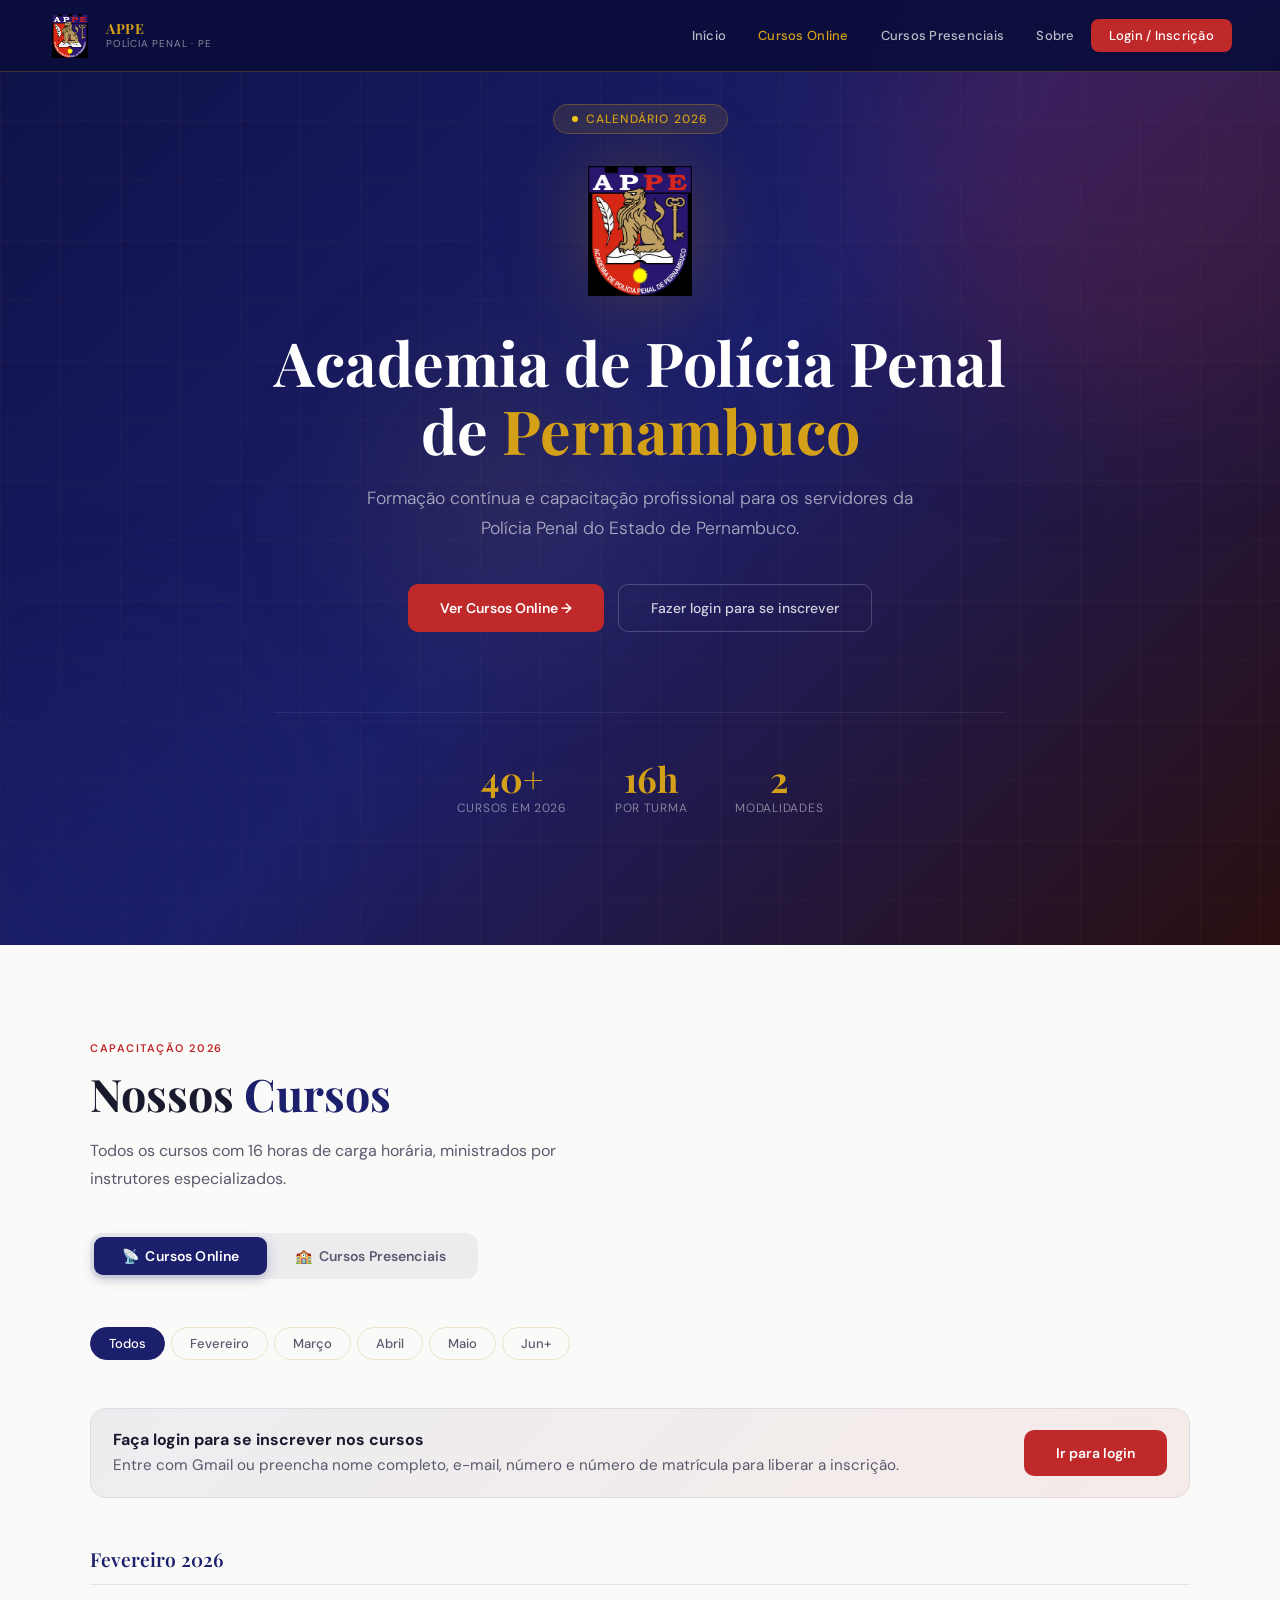
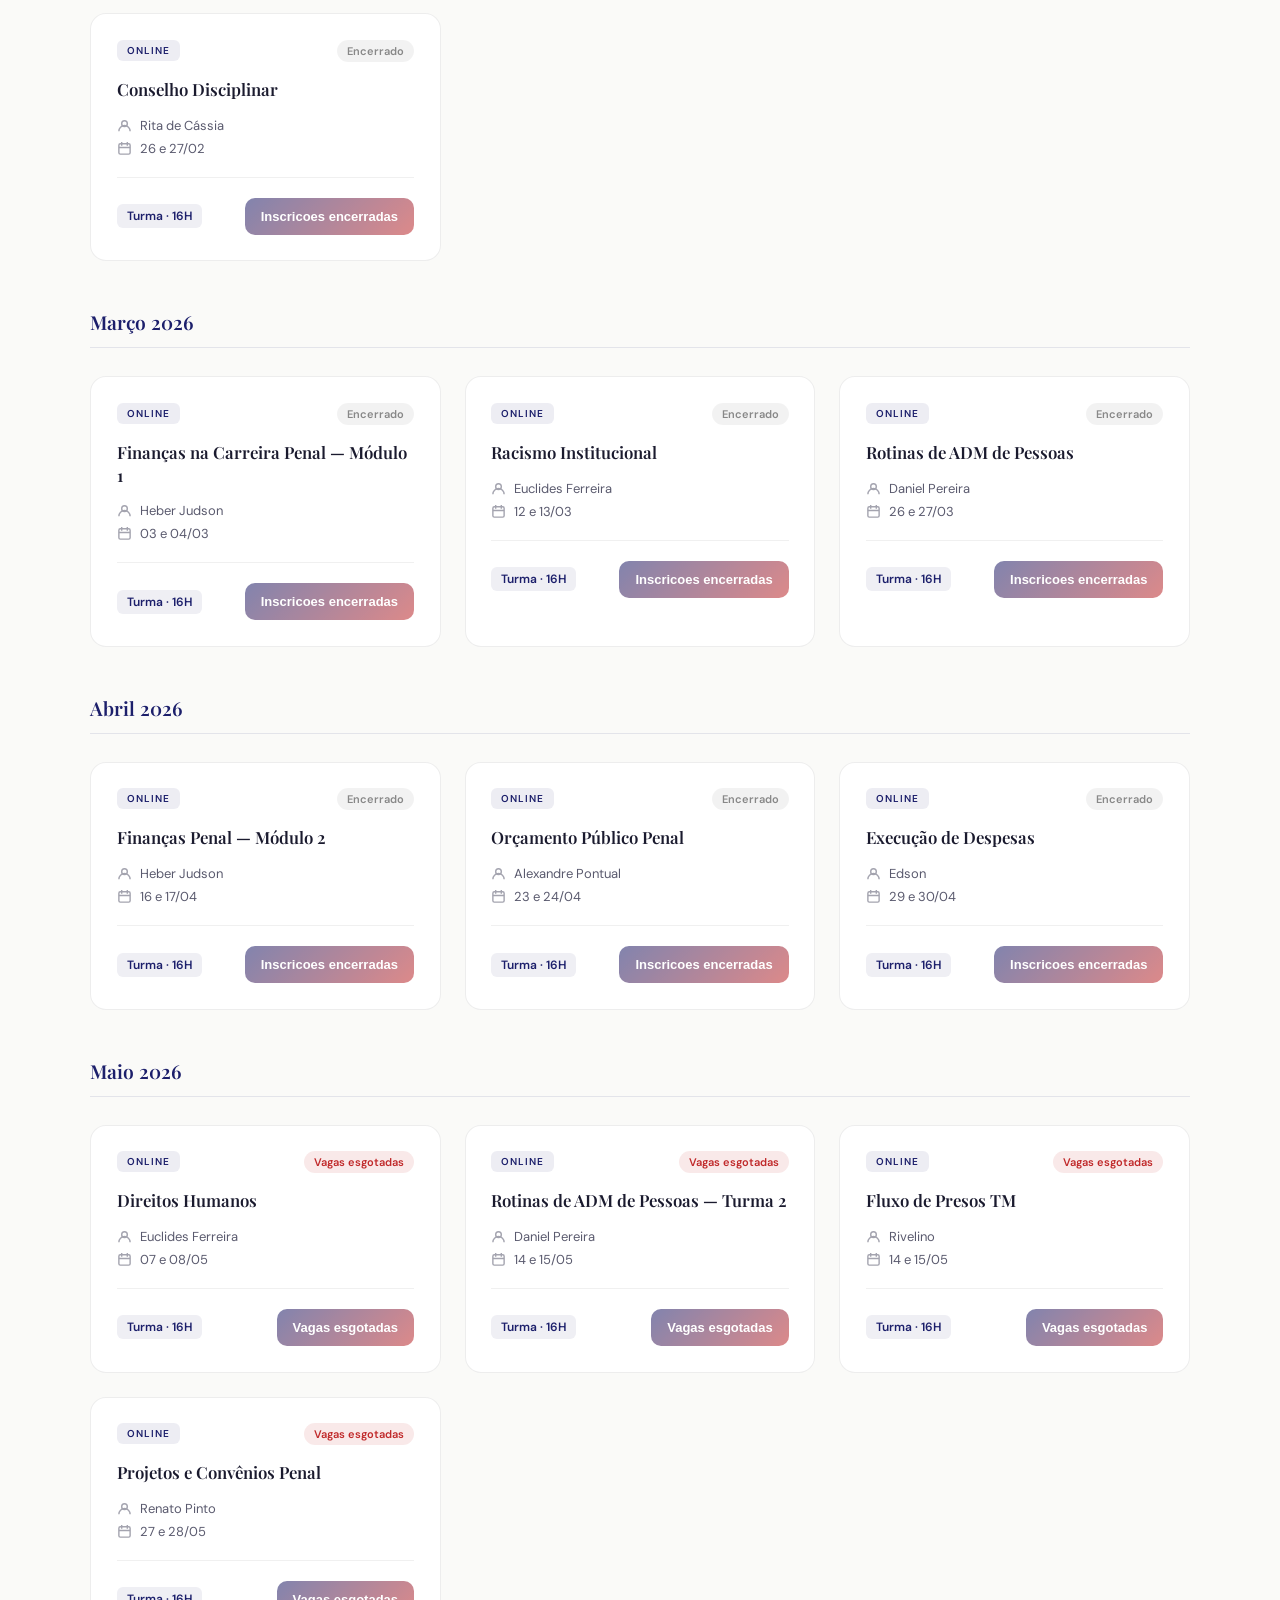
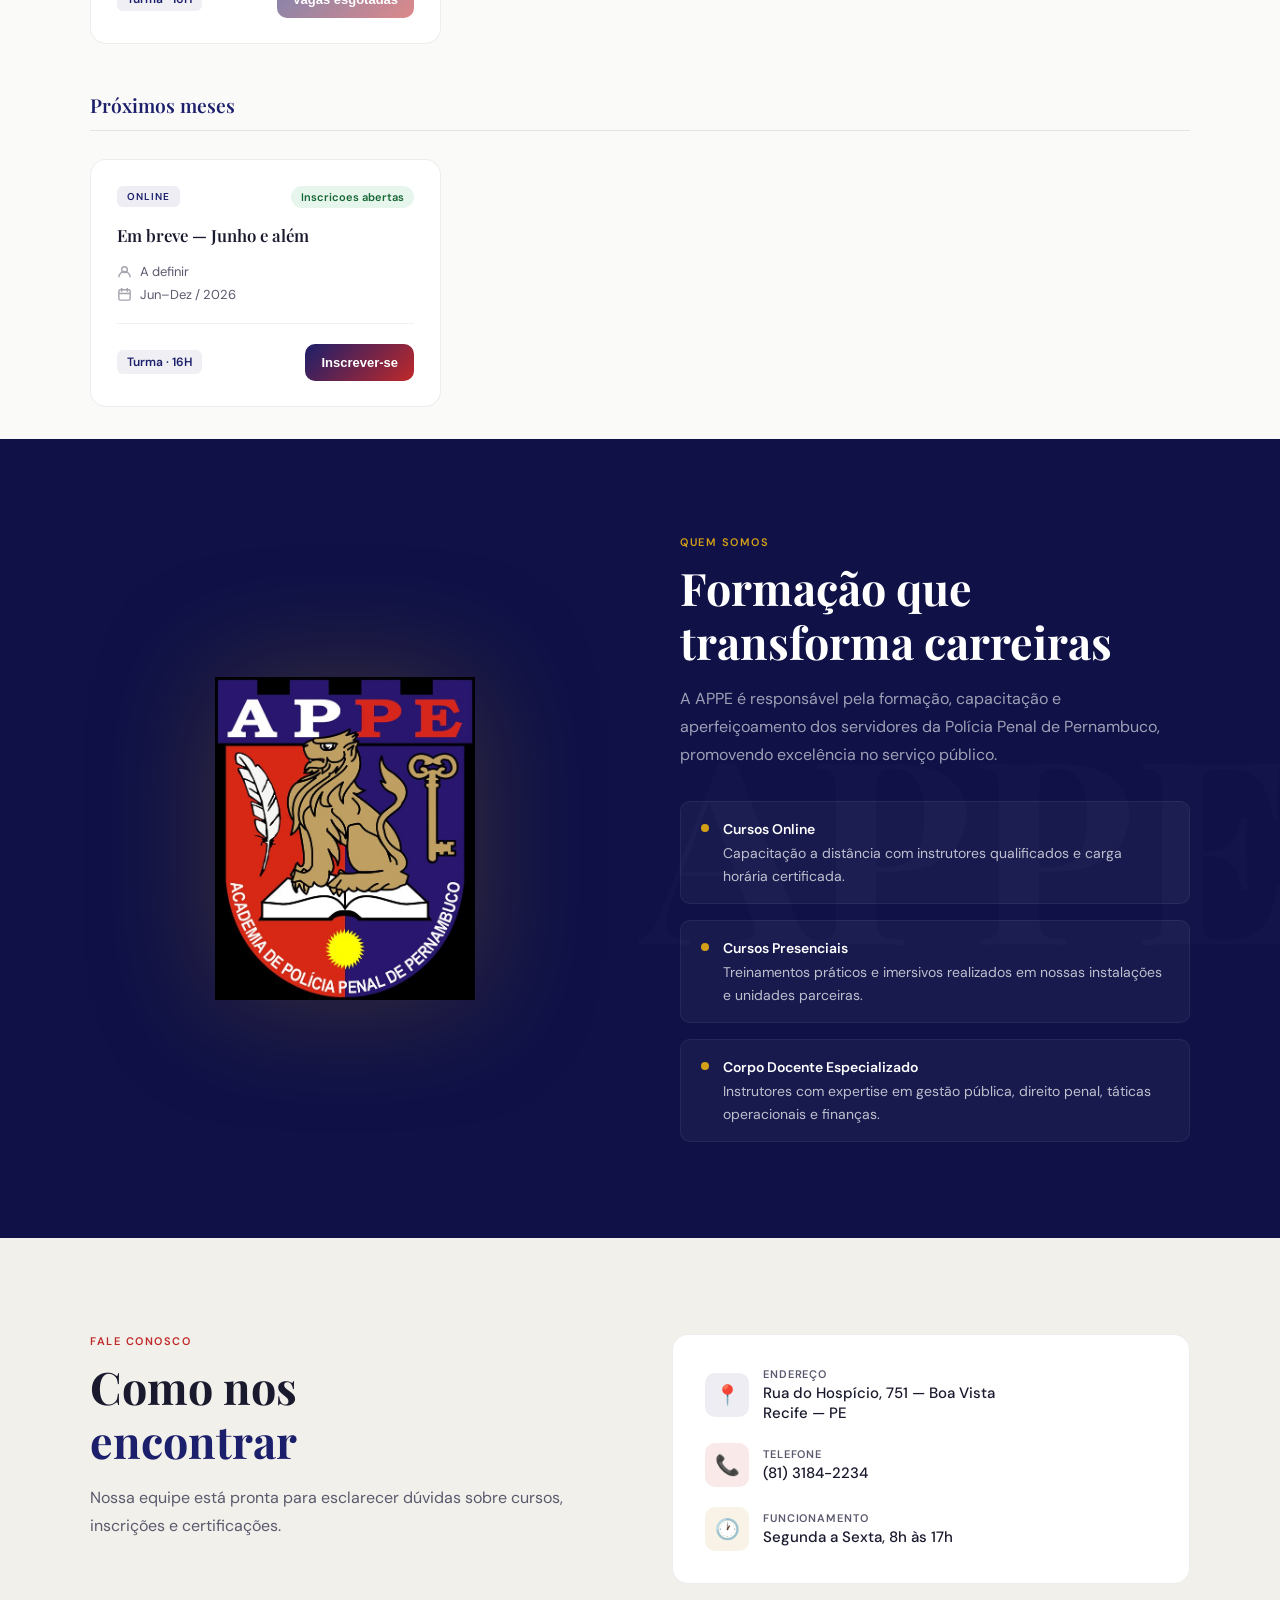
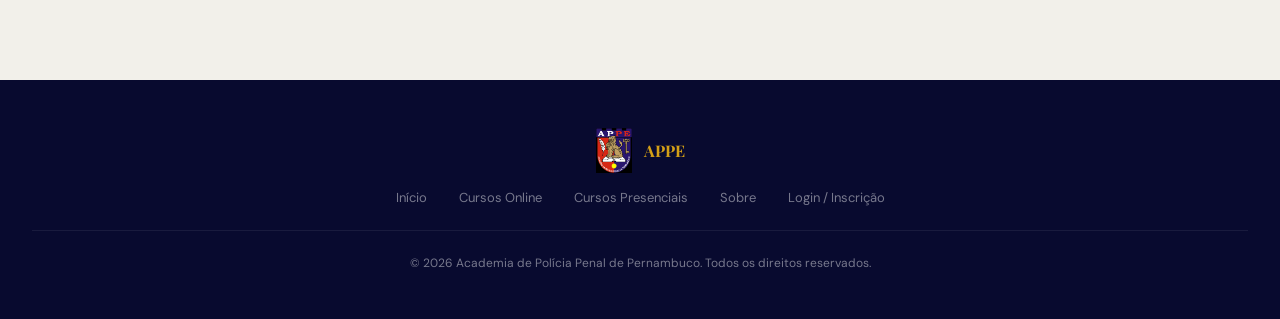
==== index.html @ 03794645 "Finalize APPE production portal" ====
<!DOCTYPE html>
<html lang="pt-BR">
<head>
<meta charset="UTF-8">
<meta name="viewport" content="width=device-width, initial-scale=1.0">
<title>APPE — Academia de Polícia Penal de Pernambuco</title>
<link href="https://fonts.googleapis.com/css2?family=Playfair+Display:wght@400;600;700&family=DM+Sans:wght@300;400;500;600&display=swap" rel="stylesheet">
<style>
  *, *::before, *::after { box-sizing: border-box; margin: 0; padding: 0; }
  :root {
    --red: #C0292A; --red-dark: #8B1A1A; --red-light: #E8504F;
    --navy: #1C1F6B; --navy-dark: #0F1147; --navy-mid: #2C318A;
    --gold: #B8860B; --gold-light: #D4A017; --gold-bright: #F5C518;
    --white: #FAFAF8; --off-white: #F2F0EA;
    --text: #1A1A2E; --text-muted: #5a5a6e;
    --border: rgba(184,134,11,0.2);
  }
  html { scroll-behavior: smooth; }
  body { font-family: 'DM Sans', sans-serif; background: var(--white); color: var(--text); overflow-x: hidden; }

  /* NAV */
  nav {
    position: fixed; top: 0; left: 0; right: 0; z-index: 100;
    display: flex; align-items: center; justify-content: space-between;
    padding: 0 3rem; height: 72px;
    background: rgba(12, 14, 60, 0.97);
    backdrop-filter: blur(16px);
    border-bottom: 1px solid rgba(212,160,23,0.25);
  }
  .nav-logo { display: flex; align-items: center; gap: 14px; text-decoration: none; }
  .nav-logo img { width: 44px; height: 44px; object-fit: contain; }
  .nav-brand { display: flex; flex-direction: column; }
  .nav-brand-main { font-family: 'Playfair Display', serif; font-size: 14px; font-weight: 700; color: var(--gold-light); letter-spacing: 0.04em; line-height: 1.2; }
  .nav-brand-sub { font-size: 10px; font-weight: 400; color: rgba(255,255,255,0.5); letter-spacing: 0.08em; text-transform: uppercase; }
  .nav-links { display: flex; gap: 0; align-items: center; }
  .nav-links a { color: rgba(255,255,255,0.72); text-decoration: none; font-size: 13px; font-weight: 500; padding: 8px 16px; border-radius: 6px; transition: all 0.2s; letter-spacing: 0.02em; }
  .nav-links a:hover { color: #fff; background: rgba(255,255,255,0.08); }
  .nav-links a.active { color: var(--gold-light); }
  .nav-cta { background: var(--red) !important; color: #fff !important; border-radius: 8px !important; padding: 8px 18px !important; }
  .nav-cta:hover { background: var(--red-light) !important; }

  /* HERO */
  .hero {
    min-height: 100vh;
    background: linear-gradient(135deg, var(--navy-dark) 0%, var(--navy) 50%, #2a0f0f 100%);
    display: flex; align-items: center; justify-content: center;
    position: relative; overflow: hidden; padding-top: 72px;
  }
  .hero-bg-grid {
    position: absolute; inset: 0;
    background-image: linear-gradient(rgba(212,160,23,0.04) 1px, transparent 1px), linear-gradient(90deg, rgba(212,160,23,0.04) 1px, transparent 1px);
    background-size: 60px 60px; animation: gridMove 20s linear infinite;
  }
  @keyframes gridMove { to { background-position: 60px 60px; } }
  .hero-orb { position: absolute; border-radius: 50%; filter: blur(80px); animation: orbFloat 8s ease-in-out infinite; }
  .hero-orb-1 { width: 500px; height: 500px; background: rgba(192,41,42,0.18); top: -100px; right: -100px; }
  .hero-orb-2 { width: 350px; height: 350px; background: rgba(28,31,107,0.35); bottom: -80px; left: -80px; animation-delay: -4s; }
  .hero-orb-3 { width: 250px; height: 250px; background: rgba(184,134,11,0.12); top: 40%; left: 30%; animation-delay: -2s; }
  @keyframes orbFloat { 0%,100% { transform: translate(0,0) scale(1); } 50% { transform: translate(20px,-20px) scale(1.05); } }
  .hero-content { position: relative; z-index: 2; text-align: center; max-width: 820px; padding: 2rem; }
  .hero-badge {
    display: inline-flex; align-items: center; gap: 8px;
    background: rgba(212,160,23,0.12); border: 1px solid rgba(212,160,23,0.3);
    border-radius: 100px; padding: 6px 18px; font-size: 12px; font-weight: 500;
    letter-spacing: 0.1em; text-transform: uppercase; color: var(--gold-light);
    margin-bottom: 2rem; animation: fadeUp 0.6s ease both;
  }
  .hero-badge::before { content: ''; width: 6px; height: 6px; border-radius: 50%; background: var(--gold-bright); animation: pulse 2s ease infinite; }
  @keyframes pulse { 0%,100% { opacity:1; transform:scale(1); } 50% { opacity:0.5; transform:scale(0.7); } }
  .hero-logo {
    width: 130px; height: 130px; object-fit: contain; margin: 0 auto 2rem; display: block;
    filter: drop-shadow(0 0 40px rgba(184,134,11,0.3));
    animation: fadeUp 0.7s 0.1s ease both, logoFloat 6s 1s ease-in-out infinite;
  }
  @keyframes logoFloat { 0%,100%{transform:translateY(0)} 50%{transform:translateY(-8px)} }
  .hero h1 { font-family: 'Playfair Display', serif; font-size: clamp(2.2rem,5vw,3.8rem); font-weight: 700; color: #fff; line-height: 1.12; margin-bottom: 1.25rem; animation: fadeUp 0.7s 0.2s ease both; }
  .hero h1 span { color: var(--gold-light); }
  .hero-sub { font-size: 1.1rem; font-weight: 300; color: rgba(255,255,255,0.62); line-height: 1.7; max-width: 580px; margin: 0 auto 2.5rem; animation: fadeUp 0.7s 0.3s ease both; }
  .hero-actions { display: flex; gap: 14px; justify-content: center; flex-wrap: wrap; animation: fadeUp 0.7s 0.4s ease both; }
  .btn-primary { background: var(--red); color: #fff; font-weight: 600; font-size: 14px; padding: 14px 32px; border-radius: 10px; border: none; cursor: pointer; text-decoration: none; transition: all 0.25s; display: inline-flex; align-items: center; gap: 8px; }
  .btn-primary:hover { background: var(--red-light); transform: translateY(-2px); box-shadow: 0 12px 32px rgba(192,41,42,0.35); }
  .btn-secondary { background: transparent; color: rgba(255,255,255,0.8); font-weight: 500; font-size: 14px; padding: 14px 32px; border-radius: 10px; border: 1px solid rgba(255,255,255,0.2); cursor: pointer; text-decoration: none; transition: all 0.25s; }
  .btn-secondary:hover { border-color: var(--gold-light); color: var(--gold-light); transform: translateY(-2px); }
  .hero-stats { display: flex; gap: 3rem; justify-content: center; margin-top: 5rem; padding-top: 3rem; border-top: 1px solid rgba(255,255,255,0.08); animation: fadeUp 0.7s 0.5s ease both; }
  .stat { text-align: center; }
  .stat-num { font-family: 'Playfair Display', serif; font-size: 2.2rem; font-weight: 700; color: var(--gold-light); display: block; line-height: 1; }
  .stat-label { font-size: 12px; color: rgba(255,255,255,0.45); letter-spacing: 0.06em; text-transform: uppercase; margin-top: 4px; }
  @keyframes fadeUp { from { opacity:0; transform: translateY(24px); } to { opacity:1; transform: translateY(0); } }

  /* SECTION SHARED */
  section { padding: 6rem 2rem; }
  .container { max-width: 1100px; margin: 0 auto; }
  .section-label { font-size: 11px; font-weight: 600; letter-spacing: 0.14em; text-transform: uppercase; color: var(--red); margin-bottom: 0.75rem; display: block; }
  .section-title { font-family: 'Playfair Display', serif; font-size: clamp(1.8rem,3.5vw,2.8rem); font-weight: 700; color: var(--text); line-height: 1.2; margin-bottom: 1rem; }
  .section-title span { color: var(--navy); }
  .section-desc { font-size: 1rem; color: var(--text-muted); max-width: 520px; line-height: 1.75; }

  /* PAGE TABS (Online / Presencial switcher) */
  .page-tabs {
    display: flex; gap: 0; background: rgba(28,31,107,0.06);
    border-radius: 12px; padding: 4px; width: fit-content; margin-bottom: 3rem;
  }
  .page-tab {
    padding: 10px 28px; border-radius: 9px; border: none; cursor: pointer;
    font-size: 14px; font-weight: 600; font-family: 'DM Sans', sans-serif;
    color: var(--text-muted); background: transparent; transition: all 0.25s;
    letter-spacing: 0.01em;
  }
  .page-tab.active { background: var(--navy); color: #fff; box-shadow: 0 4px 12px rgba(28,31,107,0.25); }

  /* MONTH TABS */
  .month-tabs { display: flex; gap: 6px; flex-wrap: wrap; margin-bottom: 3rem; }
  .month-tab { padding: 7px 18px; border-radius: 100px; border: 1px solid var(--border); background: transparent; cursor: pointer; font-size: 13px; font-weight: 500; color: var(--text-muted); transition: all 0.2s; font-family: 'DM Sans', sans-serif; }
  .month-tab:hover { border-color: var(--navy); color: var(--navy); }
  .month-tab.active { background: var(--navy); color: #fff; border-color: var(--navy); }

  /* COURSES GRID */
  .courses-grid { display: grid; grid-template-columns: repeat(auto-fill, minmax(300px, 1fr)); gap: 1.5rem; }
  .course-card {
    background: #fff; border: 1px solid rgba(0,0,0,0.07); border-radius: 16px; padding: 1.6rem;
    transition: all 0.3s cubic-bezier(0.2,0,0,1); cursor: pointer; position: relative; overflow: hidden;
  }
  .course-card::before { content: ''; position: absolute; top: 0; left: 0; right: 0; height: 3px; transform: scaleX(0); transform-origin: left; transition: transform 0.3s ease; }
  .course-card.online-card::before { background: linear-gradient(90deg, var(--navy), var(--red)); }
  .course-card.presencial-card::before { background: linear-gradient(90deg, var(--red), var(--gold)); }
  .course-card:hover { transform: translateY(-4px); box-shadow: 0 20px 48px rgba(0,0,0,0.08); border-color: rgba(28,31,107,0.15); }
  .course-card:hover::before { transform: scaleX(1); }
  .course-card-header { display: flex; justify-content: space-between; align-items: flex-start; margin-bottom: 1rem; }
  .course-tag { font-size: 10px; font-weight: 600; letter-spacing: 0.1em; text-transform: uppercase; padding: 4px 10px; border-radius: 6px; }
  .tag-online { background: rgba(28,31,107,0.08); color: var(--navy); }
  .tag-presencial { background: rgba(192,41,42,0.08); color: var(--red); }
  .status-badge { font-size: 11px; font-weight: 600; padding: 4px 10px; border-radius: 100px; white-space: nowrap; }
  .status-encerrado { background: rgba(0,0,0,0.05); color: #888; }
  .status-esgotado { background: rgba(192,41,42,0.1); color: var(--red); }
  .status-aberto { background: rgba(22,163,74,0.1); color: #166534; }
  .course-title { font-family: 'Playfair Display', serif; font-size: 1.05rem; font-weight: 600; color: var(--text); line-height: 1.35; margin-bottom: 1rem; }
  .course-meta { display: flex; flex-direction: column; gap: 6px; }
  .meta-row { display: flex; align-items: center; gap: 8px; font-size: 13px; color: var(--text-muted); }
  .meta-icon { width: 15px; flex-shrink: 0; opacity: 0.55; }
  .course-footer { margin-top: 1.25rem; padding-top: 1.25rem; border-top: 1px solid rgba(0,0,0,0.06); display: flex; justify-content: space-between; align-items: center; gap: 8px; flex-wrap: wrap; }
  .course-hours { font-size: 12px; font-weight: 600; color: var(--navy); background: rgba(28,31,107,0.07); padding: 4px 10px; border-radius: 6px; white-space: nowrap; }
  .course-local { font-size: 11px; font-weight: 600; color: var(--red); background: rgba(192,41,42,0.07); padding: 4px 10px; border-radius: 6px; white-space: nowrap; }
  .course-actions { display: flex; width: 100%; gap: 10px; align-items: center; justify-content: space-between; flex-wrap: wrap; }
  .course-enroll {
    border: none; border-radius: 10px; padding: 11px 16px; cursor: pointer;
    background: linear-gradient(135deg, var(--navy), var(--red)); color: #fff;
    font-size: 13px; font-weight: 600; transition: transform 0.2s ease, box-shadow 0.2s ease, opacity 0.2s ease;
  }
  .course-enroll:hover { transform: translateY(-1px); box-shadow: 0 10px 22px rgba(28,31,107,0.18); }
  .course-enroll:disabled { opacity: 0.55; cursor: not-allowed; box-shadow: none; transform: none; }
  .auth-banner {
    display: flex; justify-content: space-between; align-items: center; gap: 1rem; flex-wrap: wrap;
    padding: 1.25rem 1.4rem; margin-bottom: 1.5rem; border-radius: 16px;
    background: linear-gradient(135deg, rgba(28,31,107,0.06), rgba(192,41,42,0.07));
    border: 1px solid rgba(28,31,107,0.08);
  }
  .auth-banner strong { display: block; font-size: 1rem; color: var(--text); margin-bottom: 0.2rem; }
  .auth-banner p { color: var(--text-muted); font-size: 0.95rem; line-height: 1.6; }
  .auth-banner-actions { display: flex; gap: 10px; flex-wrap: wrap; }
  .btn-tertiary {
    background: transparent; color: var(--navy); font-weight: 600; font-size: 14px;
    padding: 12px 18px; border-radius: 10px; border: 1px solid rgba(28,31,107,0.16);
    cursor: pointer; text-decoration: none; transition: all 0.25s;
  }
  .btn-tertiary:hover { background: rgba(28,31,107,0.06); }
  .subscription-feedback {
    display: none; margin-bottom: 1.5rem; padding: 1rem 1.2rem; border-radius: 14px;
    background: rgba(22,163,74,0.09); border: 1px solid rgba(22,163,74,0.18); color: #166534;
    font-size: 0.95rem; line-height: 1.55;
  }
  .subscription-feedback.show { display: block; }

  /* MONTH GROUP LABEL */
  .month-group-label {
    grid-column: 1 / -1; margin-top: 1.5rem; margin-bottom: 0.25rem;
    padding-bottom: 0.75rem; border-bottom: 1px solid rgba(28,31,107,0.1);
    font-family: 'Playfair Display', serif; font-size: 1.2rem; font-weight: 600; color: var(--navy);
  }

  /* COURSES SECTION BG ALTERNATION */
  .courses-section { background: var(--white); }
  .presenciais-section { background: var(--off-white); }

  /* ABOUT */
  .about-section { background: var(--navy-dark); color: #fff; position: relative; overflow: hidden; }
  .about-section::before { content: 'APPE'; position: absolute; right: -1rem; top: 50%; transform: translateY(-50%); font-family: 'Playfair Display', serif; font-size: 20vw; font-weight: 700; color: rgba(255,255,255,0.02); line-height: 1; pointer-events: none; user-select: none; }
  .about-grid { display: grid; grid-template-columns: 1fr 1fr; gap: 5rem; align-items: center; }
  .about-shield { width: 260px; margin: 0 auto; display: block; filter: drop-shadow(0 0 60px rgba(184,134,11,0.25)); animation: shieldFloat 7s ease-in-out infinite; }
  @keyframes shieldFloat { 0%,100%{transform:translateY(0) rotate(-1deg)} 50%{transform:translateY(-12px) rotate(1deg)} }
  .about-content .section-label { color: var(--gold-light); }
  .about-content .section-title { color: #fff; }
  .about-content .section-desc { color: rgba(255,255,255,0.6); max-width: 100%; }
  .about-features { margin-top: 2rem; display: flex; flex-direction: column; gap: 1rem; }
  .about-feature { display: flex; align-items: flex-start; gap: 14px; padding: 1rem 1.25rem; border-radius: 10px; background: rgba(255,255,255,0.04); border: 1px solid rgba(255,255,255,0.06); }
  .feature-dot { width: 8px; height: 8px; border-radius: 50%; background: var(--gold-light); flex-shrink: 0; margin-top: 6px; }
  .feature-text { font-size: 14px; color: rgba(255,255,255,0.72); line-height: 1.6; }
  .feature-text strong { color: #fff; font-weight: 600; display: block; margin-bottom: 2px; }

  /* CONTACT */
  .contact-section { background: var(--off-white); }
  .contact-grid { display: grid; grid-template-columns: 1fr 1fr; gap: 4rem; align-items: start; }
  .contact-card { background: #fff; border-radius: 16px; padding: 2rem; border: 1px solid rgba(0,0,0,0.07); display: flex; flex-direction: column; gap: 1.25rem; }
  .contact-item { display: flex; align-items: center; gap: 14px; }
  .contact-icon { width: 44px; height: 44px; border-radius: 10px; display: flex; align-items: center; justify-content: center; flex-shrink: 0; font-size: 20px; }
  .contact-icon.red { background: rgba(192,41,42,0.1); }
  .contact-icon.navy { background: rgba(28,31,107,0.08); }
  .contact-icon.gold { background: rgba(184,134,11,0.1); }
  .contact-label { font-size: 11px; text-transform: uppercase; letter-spacing: 0.08em; color: var(--text-muted); font-weight: 600; }
  .contact-value { font-size: 15px; font-weight: 500; color: var(--text); margin-top: 2px; }

  /* FOOTER */
  footer { background: #080A2F; color: rgba(255,255,255,0.45); padding: 3rem 2rem; text-align: center; }
  .footer-logo { display: flex; align-items: center; justify-content: center; gap: 12px; margin-bottom: 1rem; }
  .footer-logo img { width: 36px; }
  .footer-logo span { font-family: 'Playfair Display', serif; font-size: 16px; color: var(--gold-light); font-weight: 700; }
  .footer-links { display: flex; gap: 2rem; justify-content: center; margin-bottom: 1.5rem; flex-wrap: wrap; }
  .footer-links a { color: rgba(255,255,255,0.45); text-decoration: none; font-size: 13px; transition: color 0.2s; }
  .footer-links a:hover { color: var(--gold-light); }
  .footer-divider { border: none; border-top: 1px solid rgba(255,255,255,0.07); margin: 1.5rem 0; }
  .footer-copy { font-size: 12px; }

  /* REVEAL */
  .reveal { opacity: 0; transform: translateY(30px); transition: all 0.7s cubic-bezier(0.2,0,0,1); }
  .reveal.visible { opacity: 1; transform: translateY(0); }

  /* SECTION DIVIDER */
  .section-divider {
    height: 1px; background: linear-gradient(90deg, transparent, rgba(28,31,107,0.15), transparent);
    margin: 0 2rem;
  }

  @media (max-width: 768px) {
    nav { padding: 0 1.25rem; }
    .nav-links { display: none; }
    .about-grid, .contact-grid { grid-template-columns: 1fr; gap: 2.5rem; }
    .hero-stats { gap: 1.5rem; }
    section { padding: 4rem 1.25rem; }
    .page-tabs { width: 100%; }
    .page-tab { flex: 1; text-align: center; }
  }
</style>
</head>
<body>

<!-- NAV -->
<nav>
  <a href="#inicio" class="nav-logo">
    <img src="[data-uri]" alt="Logo APPE">
    <div class="nav-brand">
      <span class="nav-brand-main">APPE</span>
      <span class="nav-brand-sub">Polícia Penal · PE</span>
    </div>
  </a>
  <div class="nav-links">
    <a href="#inicio">Início</a>
    <a href="#cursos" class="active">Cursos Online</a>
    <a href="#presenciais">Cursos Presenciais</a>
    <a href="#sobre">Sobre</a>
    <a href="login.html" class="nav-cta">Login / Inscrição</a>
  </div>
</nav>

<!-- HERO -->
<section class="hero" id="inicio">
  <div class="hero-bg-grid"></div>
  <div class="hero-orb hero-orb-1"></div>
  <div class="hero-orb hero-orb-2"></div>
  <div class="hero-orb hero-orb-3"></div>
  <div class="hero-content">
    <div class="hero-badge">Calendário 2026</div>
    <img src="[data-uri]" alt="Brasão APPE" class="hero-logo">
    <h1>Academia de Polícia Penal<br>de <span>Pernambuco</span></h1>
    <p class="hero-sub">Formação contínua e capacitação profissional para os servidores da Polícia Penal do Estado de Pernambuco.</p>
    <div class="hero-actions">
      <a href="#cursos" class="btn-primary">Ver Cursos Online →</a>
      <a href="login.html" class="btn-secondary">Fazer login para se inscrever</a>
    </div>
    <div class="hero-stats">
      <div class="stat"><span class="stat-num">40+</span><span class="stat-label">Cursos em 2026</span></div>
      <div class="stat"><span class="stat-num">16h</span><span class="stat-label">Por turma</span></div>
      <div class="stat"><span class="stat-num">2</span><span class="stat-label">Modalidades</span></div>
    </div>
  </div>
</section>

<!-- CURSOS (Online + Presencial com tabs) -->
<section class="courses-section" id="cursos" style="padding-bottom: 2rem;">
  <div class="container">
    <div class="courses-header reveal" style="margin-bottom:2.5rem;">
      <div>
        <span class="section-label">Capacitação 2026</span>
        <h2 class="section-title">Nossos <span>Cursos</span></h2>
        <p class="section-desc">Todos os cursos com 16 horas de carga horária, ministrados por instrutores especializados.</p>
      </div>
    </div>

    <!-- Page tabs -->
    <div class="page-tabs reveal" id="page-tabs">
      <button class="page-tab active" onclick="switchPage('online', this)">📡 &nbsp;Cursos Online</button>
      <button class="page-tab" onclick="switchPage('presencial', this)">🏫 &nbsp;Cursos Presenciais</button>
    </div>

    <!-- Month tabs -->
    <div class="month-tabs reveal" id="month-tabs-online">
      <button class="month-tab active" onclick="filterMonth('online','todos',this)">Todos</button>
      <button class="month-tab" onclick="filterMonth('online','fevereiro',this)">Fevereiro</button>
      <button class="month-tab" onclick="filterMonth('online','marco',this)">Março</button>
      <button class="month-tab" onclick="filterMonth('online','abril',this)">Abril</button>
      <button class="month-tab" onclick="filterMonth('online','maio',this)">Maio</button>
      <button class="month-tab" onclick="filterMonth('online','junho',this)">Jun+</button>
    </div>
    <div class="month-tabs reveal" id="month-tabs-presencial" style="display:none;">
      <button class="month-tab active" onclick="filterMonth('presencial','todos',this)">Todos</button>
      <button class="month-tab" onclick="filterMonth('presencial','janeiro',this)">Janeiro</button>
      <button class="month-tab" onclick="filterMonth('presencial','fevereiro',this)">Fevereiro</button>
      <button class="month-tab" onclick="filterMonth('presencial','marco',this)">Março</button>
      <button class="month-tab" onclick="filterMonth('presencial','abril',this)">Abril</button>
      <button class="month-tab" onclick="filterMonth('presencial','maio',this)">Maio</button>
      <button class="month-tab" onclick="filterMonth('presencial','junho',this)">Jun+</button>
    </div>

    <div class="auth-banner reveal" id="auth-banner">
      <div>
        <strong id="auth-banner-title">Faça login para se inscrever nos cursos</strong>
        <p id="auth-banner-text">Entre com Gmail ou preencha nome completo, e-mail, número e número de matrícula para liberar a inscrição.</p>
      </div>
      <div class="auth-banner-actions" id="auth-banner-actions">
        <a href="login.html" class="btn-primary">Ir para login</a>
      </div>
    </div>

    <div class="subscription-feedback" id="subscription-feedback"></div>
    <div class="courses-grid" id="courses-grid"></div>
  </div>
</section>

<!-- SOBRE -->
<section class="about-section" id="sobre">
  <div class="container">
    <div class="about-grid">
      <div class="about-img-wrap reveal">
        <img src="[data-uri]" alt="Brasão APPE" class="about-shield">
      </div>
      <div class="about-content reveal">
        <span class="section-label">Quem somos</span>
        <h2 class="section-title">Formação que<br>transforma carreiras</h2>
        <p class="section-desc">A APPE é responsável pela formação, capacitação e aperfeiçoamento dos servidores da Polícia Penal de Pernambuco, promovendo excelência no serviço público.</p>
        <div class="about-features">
          <div class="about-feature"><div class="feature-dot"></div><div class="feature-text"><strong>Cursos Online</strong>Capacitação a distância com instrutores qualificados e carga horária certificada.</div></div>
          <div class="about-feature"><div class="feature-dot"></div><div class="feature-text"><strong>Cursos Presenciais</strong>Treinamentos práticos e imersivos realizados em nossas instalações e unidades parceiras.</div></div>
          <div class="about-feature"><div class="feature-dot"></div><div class="feature-text"><strong>Corpo Docente Especializado</strong>Instrutores com expertise em gestão pública, direito penal, táticas operacionais e finanças.</div></div>
        </div>
      </div>
    </div>
  </div>
</section>

<!-- CONTATO -->
<section class="contact-section" id="contato">
  <div class="container">
    <div class="contact-grid">
      <div class="reveal">
        <span class="section-label">Fale conosco</span>
        <h2 class="section-title">Como nos<br><span>encontrar</span></h2>
        <p class="section-desc">Nossa equipe está pronta para esclarecer dúvidas sobre cursos, inscrições e certificações.</p>
      </div>
      <div class="contact-card reveal">
        <div class="contact-item"><div class="contact-icon navy">📍</div><div><div class="contact-label">Endereço</div><div class="contact-value">Rua do Hospício, 751 — Boa Vista<br>Recife — PE</div></div></div>
        <div class="contact-item"><div class="contact-icon red">📞</div><div><div class="contact-label">Telefone</div><div class="contact-value">(81) 3184-2234</div></div></div>
        <div class="contact-item"><div class="contact-icon gold">🕐</div><div><div class="contact-label">Funcionamento</div><div class="contact-value">Segunda a Sexta, 8h às 17h</div></div></div>
      </div>
    </div>
  </div>
</section>

<!-- FOOTER -->
<footer>
  <div class="footer-logo">
    <img src="[data-uri]" alt="APPE">
    <span>APPE</span>
  </div>
  <div class="footer-links">
    <a href="#inicio">Início</a>
    <a href="#cursos">Cursos Online</a>
    <a href="#cursos" onclick="switchPage('presencial',document.querySelectorAll('.page-tab')[1])">Cursos Presenciais</a>
    <a href="#sobre">Sobre</a>
    <a href="login.html">Login / Inscrição</a>
  </div>
  <hr class="footer-divider">
  <p class="footer-copy">© 2026 Academia de Polícia Penal de Pernambuco. Todos os direitos reservados.</p>
</footer>

<script src="appe.config.js"></script>
<script>
const ONLINE = [
  {month:'fevereiro',label:'Fevereiro 2026',title:'Conselho Disciplinar',instrutor:'Rita de Cássia',data:'26 e 27/02',status:'encerrado',horas:'16H',local:null},
  {month:'marco',label:'Março 2026',title:'Finanças na Carreira Penal — Módulo 1',instrutor:'Heber Judson',data:'03 e 04/03',status:'encerrado',horas:'16H',local:null},
  {month:'marco',label:'Março 2026',title:'Racismo Institucional',instrutor:'Euclides Ferreira',data:'12 e 13/03',status:'encerrado',horas:'16H',local:null},
  {month:'marco',label:'Março 2026',title:'Rotinas de ADM de Pessoas',instrutor:'Daniel Pereira',data:'26 e 27/03',status:'encerrado',horas:'16H',local:null},
  {month:'abril',label:'Abril 2026',title:'Finanças Penal — Módulo 2',instrutor:'Heber Judson',data:'16 e 17/04',status:'encerrado',horas:'16H',local:null},
  {month:'abril',label:'Abril 2026',title:'Orçamento Público Penal',instrutor:'Alexandre Pontual',data:'23 e 24/04',status:'encerrado',horas:'16H',local:null},
  {month:'abril',label:'Abril 2026',title:'Execução de Despesas',instrutor:'Edson',data:'29 e 30/04',status:'encerrado',horas:'16H',local:null},
  {month:'maio',label:'Maio 2026',title:'Direitos Humanos',instrutor:'Euclides Ferreira',data:'07 e 08/05',status:'esgotado',horas:'16H',local:null},
  {month:'maio',label:'Maio 2026',title:'Rotinas de ADM de Pessoas — Turma 2',instrutor:'Daniel Pereira',data:'14 e 15/05',status:'esgotado',horas:'16H',local:null},
  {month:'maio',label:'Maio 2026',title:'Fluxo de Presos TM',instrutor:'Rivelino',data:'14 e 15/05',status:'esgotado',horas:'16H',local:null},
  {month:'maio',label:'Maio 2026',title:'Projetos e Convênios Penal',instrutor:'Renato Pinto',data:'27 e 28/05',status:'esgotado',horas:'16H',local:null},
  {month:'junho',label:'Próximos meses',title:'Em breve — Junho e além',instrutor:'A definir',data:'Jun–Dez / 2026',status:'aberto',horas:'16H',local:null},
];

const PRESENCIAL = [
  {month:'janeiro',label:'Janeiro 2026',title:'Alinhamento Técnico Profissional',instrutor:'APPE',data:'26 e 30/01',status:'encerrado',horas:'16H',local:'APPE/SEAP'},
  {month:'fevereiro',label:'Fevereiro 2026',title:'Alinhamento Técnico Profissional',instrutor:'APPE',data:'02 e 06/02',status:'encerrado',horas:'16H',local:'APPE/SEAP'},
  {month:'fevereiro',label:'Fevereiro 2026',title:'Monitoramento Eletrônico de Pessoas — T1',instrutor:'Alony',data:'24 e 25/02',status:'encerrado',horas:'16H',local:'APPE/SEAP'},
  {month:'fevereiro',label:'Fevereiro 2026',title:'Combate em Ambiente Confinado (CQB) — T1',instrutor:'Saulo José',data:'24 e 25/02',status:'encerrado',horas:'16H',local:'Itaquitinga'},
  {month:'fevereiro',label:'Fevereiro 2026',title:'Combate em Ambiente Confinado (CQB) — T2',instrutor:'Saulo José',data:'26 e 27/02',status:'encerrado',horas:'16H',local:'Itaquitinga'},
  {month:'marco',label:'Março 2026',title:'Pistola G22 e CAL12 — T1',instrutor:'Saulo José, Flávio Barros, David Pedrosa',data:'02 e 03/03',status:'encerrado',horas:'16H',local:'Itaquitinga'},
  {month:'marco',label:'Março 2026',title:'Pistola G22 e CAL12 — T2',instrutor:'Saulo José, Flávio Barros, David Pedrosa',data:'04 e 05/03',status:'encerrado',horas:'16H',local:'Itaquitinga'},
  {month:'marco',label:'Março 2026',title:'Combate em Ambiente Confinado (CQB) — T3',instrutor:'Saulo José',data:'10 e 11/03',status:'encerrado',horas:'16H',local:'Itaquitinga'},
  {month:'marco',label:'Março 2026',title:'APH Tático — T1',instrutor:'Wallyson, Manoel',data:'12 e 13/03',status:'encerrado',horas:'16H',local:'Itaquitinga'},
  {month:'marco',label:'Março 2026',title:'Pistola G22 e CAL12 — T3',instrutor:'Saulo José, Flávio Barros, David Pedrosa',data:'17 e 18/03',status:'encerrado',horas:'16H',local:'Itaquitinga'},
  {month:'marco',label:'Março 2026',title:'Combate Tático Policial — T1',instrutor:'Luiz Fernando, Gustavo Bione, Marcílio Renson',data:'19 e 20/03',status:'encerrado',horas:'16H',local:'Itaquitinga'},
  {month:'marco',label:'Março 2026',title:'Combate em Ambiente Confinado (CQB) — T4',instrutor:'Saulo José',data:'24 e 25/03',status:'encerrado',horas:'16H',local:'Itaquitinga'},
  {month:'marco',label:'Março 2026',title:'Monitoramento Eletrônico de Pessoas — T2',instrutor:'Alony',data:'24 e 25/03',status:'encerrado',horas:'16H',local:'APPE/SEAP'},
  {month:'marco',label:'Março 2026',title:'Pistola G22 e CAL12 — T4',instrutor:'Saulo José, Flávio Barros, David Pedrosa',data:'26 e 27/03',status:'encerrado',horas:'16H',local:'Itaquitinga'},
  {month:'abril',label:'Abril 2026',title:'Inteligência Prisional — T1',instrutor:'Donizete',data:'23 e 24/04',status:'encerrado',horas:'16H',local:'APPE/SEAP'},
  {month:'abril',label:'Abril 2026',title:'SEI Básico — T1',instrutor:'Elieide',data:'28 e 29/04',status:'encerrado',horas:'16H',local:'APPE/SEAP'},
  {month:'abril',label:'Abril 2026',title:'APH Tático — T2',instrutor:'Wallyson, Manoel',data:'23 e 24/04',status:'encerrado',horas:'16H',local:'Itaquitinga'},
  {month:'abril',label:'Abril 2026',title:'Combate Tático Policial — T2',instrutor:'Luiz Fernando, Gustavo Bione, Marcílio Renson',data:'23 e 24/04',status:'encerrado',horas:'16H',local:'Itaquitinga'},
  {month:'abril',label:'Abril 2026',title:'Pistola G22 e CAL12 — T5',instrutor:'Saulo José, Flávio Barros, David Pedrosa',data:'27 e 28/04',status:'encerrado',horas:'16H',local:'Itaquitinga'},
  {month:'abril',label:'Abril 2026',title:'APH Tático — T3',instrutor:'Wallyson, Manoel',data:'29 e 30/04',status:'encerrado',horas:'16H',local:'Itaquitinga'},
  {month:'abril',label:'Abril 2026',title:'Combate Tático Policial — T3',instrutor:'Luiz Fernando, Gustavo Bione, Marcílio Renson',data:'29 e 30/04',status:'encerrado',horas:'16H',local:'Itaquitinga'},
  {month:'maio',label:'Maio 2026',title:'Monitoramento Eletrônico de Pessoas — T3',instrutor:'Alony',data:'12 e 13/05',status:'esgotado',horas:'16H',local:'APPE/SEAP'},
  {month:'maio',label:'Maio 2026',title:'SEI Básico — T2',instrutor:'Elieide',data:'19 e 20/05',status:'esgotado',horas:'16H',local:'APPE/SEAP'},
  {month:'maio',label:'Maio 2026',title:'Inteligência Prisional — T2',instrutor:'Donizete',data:'26 e 27/05',status:'esgotado',horas:'16H',local:'APPE/SEAP'},
  {month:'maio',label:'Maio 2026',title:'Direito Policial e Segurança Jurídica-Administrativa — T1',instrutor:'Danilo Souza',data:'26 e 27/05',status:'esgotado',horas:'16H',local:'Itaquitinga'},
  {month:'maio',label:'Maio 2026',title:'Direito Policial e Segurança Jurídica-Administrativa — T2',instrutor:'Danilo Souza',data:'28 e 29/05',status:'esgotado',horas:'16H',local:'Itaquitinga'},
  {month:'maio',label:'Maio 2026',title:'Pistola G22 e CAL12 — T6',instrutor:'Saulo José, Flávio Barros, David Pedrosa',data:'05 e 06/05',status:'esgotado',horas:'16H',local:'Petrolina — PDEG'},
  {month:'maio',label:'Maio 2026',title:'Pistola G22 e CAL12 — T7',instrutor:'Saulo José, Flávio Barros, David Pedrosa',data:'07 e 08/05',status:'esgotado',horas:'16H',local:'Petrolina — PDEG'},
  {month:'maio',label:'Maio 2026',title:'APH Tático — T4',instrutor:'Wallyson, Manoel',data:'05 e 06/05',status:'esgotado',horas:'16H',local:'Salgueiro — PSAL'},
  {month:'maio',label:'Maio 2026',title:'APH Tático — T5',instrutor:'Wallyson, Manoel',data:'07 e 08/05',status:'esgotado',horas:'16H',local:'Salgueiro — PSAL'},
  {month:'junho',label:'Próximos meses',title:'Em breve — Junho e além',instrutor:'A definir',data:'Jun–Dez / 2026',status:'aberto',horas:'16H',local:'A definir'},
];

const statusLabel = {encerrado:'Encerrado', esgotado:'Vagas esgotadas', aberto:'Inscricoes abertas'};
const PORTAL_CONFIG = window.APPE_CONFIG || {};
const AUTH_STORAGE_KEY = 'appePortalSession';
const FUNCTIONS_BASE_URL = PORTAL_CONFIG.functionsBaseUrl || 'https://karpafjlfehxwpefpvio.supabase.co/functions/v1';
const SUPABASE_ANON_KEY = PORTAL_CONFIG.supabaseAnonKey || '';
let currentPage = 'online';
let currentFilterOnline = 'todos';
let currentFilterPresencial = 'todos';
let currentUser = null;
let currentEnrollments = [];

function getStoredSession() {
  try {
    return JSON.parse(localStorage.getItem(AUTH_STORAGE_KEY)) || null;
  } catch (error) {
    return null;
  }
}

function setStoredSession(session) {
  localStorage.setItem(AUTH_STORAGE_KEY, JSON.stringify(session));
}

function clearStoredSession() {
  localStorage.removeItem(AUTH_STORAGE_KEY);
  currentUser = null;
  currentEnrollments = [];
}

async function callPortalFunction(functionName, body, token) {
  const response = await fetch(`${FUNCTIONS_BASE_URL}/${functionName}`, {
    method: 'POST',
    headers: {
      'Content-Type': 'application/json',
      ...(SUPABASE_ANON_KEY ? { apikey: SUPABASE_ANON_KEY, Authorization: `Bearer ${SUPABASE_ANON_KEY}` } : {}),
      ...(token ? { 'x-portal-session': token } : {})
    },
    body: JSON.stringify(body)
  });

  const payload = await response.json().catch(() => ({}));
  if (!response.ok) {
    throw new Error(payload.error || 'Nao foi possivel concluir a operacao.');
  }

  return payload;
}

function courseId(course, page) {
  return `${page}:${course.title}:${course.data}`;
}

function isSubscribed(course, page) {
  if (!currentUser) return false;
  return currentEnrollments.some((item) => item.course_id === courseId(course, page));
}

function goToLogin(course, page) {
  const params = new URLSearchParams({
    curso: course.title,
    modalidade: page === 'online' ? 'online' : 'presencial',
    data: course.data
  });
  window.location.href = `login.html?${params.toString()}`;
}

async function subscribeCourse(course, page) {
  const session = getStoredSession();
  if (!session?.token || !currentUser) {
    goToLogin(course, page);
    return;
  }

  if (course.status === 'encerrado' || course.status === 'esgotado') {
    showFeedback(`As inscricoes para "${course.title}" nao estao disponiveis no momento.`);
    renderCourses(currentPage, currentPage === 'online' ? currentFilterOnline : currentFilterPresencial);
    return;
  }

  if (isSubscribed(course, page)) {
    showFeedback(`Voce ja esta inscrito em "${course.title}".`);
    return;
  }

  try {
    const payload = await callPortalFunction('portal-enroll', {
      courseId: courseId(course, page),
      title: course.title,
      modalidade: page,
      data: course.data,
      label: course.label,
      status: course.status,
      local: course.local,
      instrutor: course.instrutor
    }, session.token);

    currentEnrollments.unshift({
      course_id: courseId(course, page),
      course_title: course.title,
      course_mode: page,
      course_date: course.data,
      created_at: new Date().toISOString()
    });

    let message = `Inscricao confirmada para "${course.title}" em nome de ${currentUser.nome_completo}.`;
    if (payload.emailDelivered) {
      message += ' A confirmacao foi enviada para o e-mail cadastrado.';
    } else {
      message += ' A inscricao foi salva, mas o envio de e-mail ainda depende da configuracao do RESEND_API_KEY no Supabase.';
    }

    if (payload.googleCalendarUrl) {
      message += ' O lembrete do Google Agenda foi aberto em uma nova aba.';
      window.open(payload.googleCalendarUrl, '_blank', 'noopener');
    }

    showFeedback(message);
    renderCourses(currentPage, currentPage === 'online' ? currentFilterOnline : currentFilterPresencial);
    updateAuthBanner();
  } catch (error) {
    showFeedback(error.message || 'Nao foi possivel inscrever no curso.');
  }
}

function showFeedback(message) {
  const feedback = document.getElementById('subscription-feedback');
  if (!feedback) return;
  feedback.textContent = message;
  feedback.classList.add('show');
}

function updateAuthBanner() {
  const title = document.getElementById('auth-banner-title');
  const text = document.getElementById('auth-banner-text');
  const actions = document.getElementById('auth-banner-actions');
  if (!title || !text || !actions) return;

  if (!currentUser) {
    title.textContent = 'Faça login para se inscrever nos cursos';
    text.textContent = 'Entre com Gmail ou preencha nome completo, e-mail, número e número de matrícula para liberar a inscrição.';
    actions.innerHTML = '<a href="login.html" class="btn-primary">Ir para login</a>';
    return;
  }

  const subscriptions = currentEnrollments.length;
  const metodo = currentUser.metodo_login === 'gmail' ? 'Gmail' : 'dados institucionais';
  title.textContent = `Bem-vindo, ${currentUser.nome_completo}`;
  text.textContent = `Acesso liberado por ${metodo}. Voce ja possui ${subscriptions} inscricao(oes) vinculada(s) a matricula ${currentUser.matricula}.`;
    actions.innerHTML = '<a href="dashboard.html" class="btn-tertiary">Abrir dashboard</a><a href="login.html" class="btn-tertiary">Atualizar cadastro</a><button type="button" class="btn-tertiary" onclick="logoutPortal()">Sair</button>';
}

function getPendingCourseMessage() {
  const params = new URLSearchParams(window.location.search);
  const curso = params.get('curso');
  const status = params.get('inscricao');
  if (!curso || status !== 'sucesso') return null;
  return `Login realizado com sucesso. Agora voce ja pode se inscrever no curso "${curso}".`;
}

async function initPortalSession() {
  const session = getStoredSession();
  if (!session?.token) {
    updateAuthBanner();
    return;
  }

  try {
    const payload = await callPortalFunction('portal-auth', { action: 'session' }, session.token);
    currentUser = payload.profile;
    currentEnrollments = payload.enrollments || [];
    setStoredSession({ token: session.token, expiresAt: payload.expiresAt, profile: payload.profile });
  } catch (error) {
    clearStoredSession();
  }

  updateAuthBanner();
}

async function logoutPortal() {
  const session = getStoredSession();
  try {
    if (session?.token) {
      await callPortalFunction('portal-auth', { action: 'logout' }, session.token);
    }
  } catch (error) {
    // noop
  }

  clearStoredSession();
  updateAuthBanner();
  renderCourses(currentPage, currentPage === 'online' ? currentFilterOnline : currentFilterPresencial);
  showFeedback('Sessao encerrada com sucesso.');
}

function switchPage(page, btn) {
  currentPage = page;
  document.querySelectorAll('.page-tab').forEach(t => t.classList.remove('active'));
  btn.classList.add('active');
  document.getElementById('month-tabs-online').style.display = page === 'online' ? 'flex' : 'none';
  document.getElementById('month-tabs-presencial').style.display = page === 'presencial' ? 'flex' : 'none';
  renderCourses(page, page === 'online' ? currentFilterOnline : currentFilterPresencial);
  // Scroll to courses
  document.getElementById('cursos').scrollIntoView({behavior:'smooth'});
}

function filterMonth(page, m, btn) {
  if (page === 'online') currentFilterOnline = m;
  else currentFilterPresencial = m;
  const tabs = page === 'online' ? document.querySelectorAll('#month-tabs-online .month-tab') : document.querySelectorAll('#month-tabs-presencial .month-tab');
  tabs.forEach(t => t.classList.remove('active'));
  btn.classList.add('active');
  renderCourses(page, m);
}

function renderCourses(page, filter) {
  const data = page === 'online' ? ONLINE : PRESENCIAL;
  const isPresencial = page === 'presencial';
  const futureMonths = ['junho','julho','agosto','setembro','outubro','novembro','dezembro'];
  const filtered = filter === 'todos' ? data : filter === 'junho' ? data.filter(c => futureMonths.includes(c.month)) : data.filter(c => c.month === filter);
  const grid = document.getElementById('courses-grid');

  if (filtered.length === 0) {
    grid.innerHTML = `<div style="grid-column:1/-1;text-align:center;padding:4rem;color:#888;font-size:15px;">Nenhum curso programado para este período ainda.</div>`;
    return;
  }
  const grouped = {};
  filtered.forEach(c => { if(!grouped[c.label]) grouped[c.label]=[]; grouped[c.label].push(c); });
  let html = '';
  Object.entries(grouped).forEach(([label, items]) => {
    if (filter === 'todos') html += `<div class="month-group-label">${label}</div>`;
    items.forEach(c => {
      const tagClass = isPresencial ? 'tag-presencial' : 'tag-online';
      const tagText = isPresencial ? 'Presencial' : 'Online';
      const cardClass = isPresencial ? 'presencial-card' : 'online-card';
      const localRow = c.local ? `<div class="meta-row"><svg class="meta-icon" viewBox="0 0 16 16" fill="none" stroke="currentColor" stroke-width="1.5"><path d="M8 1C5.8 1 4 2.8 4 5c0 3.3 4 8 4 8s4-4.7 4-8c0-2.2-1.8-4-4-4z"/><circle cx="8" cy="5" r="1.5"/></svg>${c.local}</div>` : '';
      const subscribed = isSubscribed(c, page);
      const unavailableCourse = c.status === 'encerrado' || c.status === 'esgotado';
      const actionLabel = subscribed ? 'Inscricao realizada' : unavailableCourse ? (c.status === 'esgotado' ? 'Vagas esgotadas' : 'Inscricoes encerradas') : 'Inscrever-se';
      html += `<div class="course-card ${cardClass}" style="animation:cardIn 0.4s ease both">
        <div class="course-card-header">
          <span class="course-tag ${tagClass}">${tagText}</span>
          <span class="status-badge status-${c.status}">${statusLabel[c.status]}</span>
        </div>
        <div class="course-title">${c.title}</div>
        <div class="course-meta">
          <div class="meta-row"><svg class="meta-icon" viewBox="0 0 16 16" fill="none" stroke="currentColor" stroke-width="1.5"><circle cx="8" cy="6" r="3"/><path d="M2 14c0-3.3 2.7-6 6-6s6 2.7 6 6"/></svg>${c.instrutor}</div>
          <div class="meta-row"><svg class="meta-icon" viewBox="0 0 16 16" fill="none" stroke="currentColor" stroke-width="1.5"><rect x="2" y="3" width="12" height="11" rx="1.5"/><path d="M5 1v4M11 1v4M2 7h12"/></svg>${c.data}</div>
          ${localRow}
        </div>
        <div class="course-footer">
          <div class="course-actions">
            <span class="course-hours">Turma · ${c.horas}</span>
            ${c.local ? `<span class="course-local">📍 ${c.local}</span>` : ''}
            <button class="course-enroll" ${(subscribed || unavailableCourse) ? 'disabled' : ''} onclick='subscribeCourse(${JSON.stringify(c)}, "${page}")'>${actionLabel}</button>
          </div>
        </div>
      </div>`;
    });
  });
  grid.innerHTML = html;
}

async function bootPortal() {
  renderCourses('online', 'todos');
  await initPortalSession();

  const pendingCourseMessage = getPendingCourseMessage();
  if (pendingCourseMessage) {
    showFeedback(pendingCourseMessage);
    window.history.replaceState({}, document.title, window.location.pathname);
  }
}

bootPortal();

// Scroll reveal
const observer = new IntersectionObserver((entries) => {
  entries.forEach((e, i) => { if (e.isIntersecting) setTimeout(() => e.target.classList.add('visible'), i * 80); });
}, {threshold: 0.1});
document.querySelectorAll('.reveal').forEach(el => observer.observe(el));

const style = document.createElement('style');
style.textContent = '@keyframes cardIn { from { opacity:0; transform:translateY(20px); } to { opacity:1; transform:translateY(0); } }';
document.head.appendChild(style);
</script>
</body>
</html>
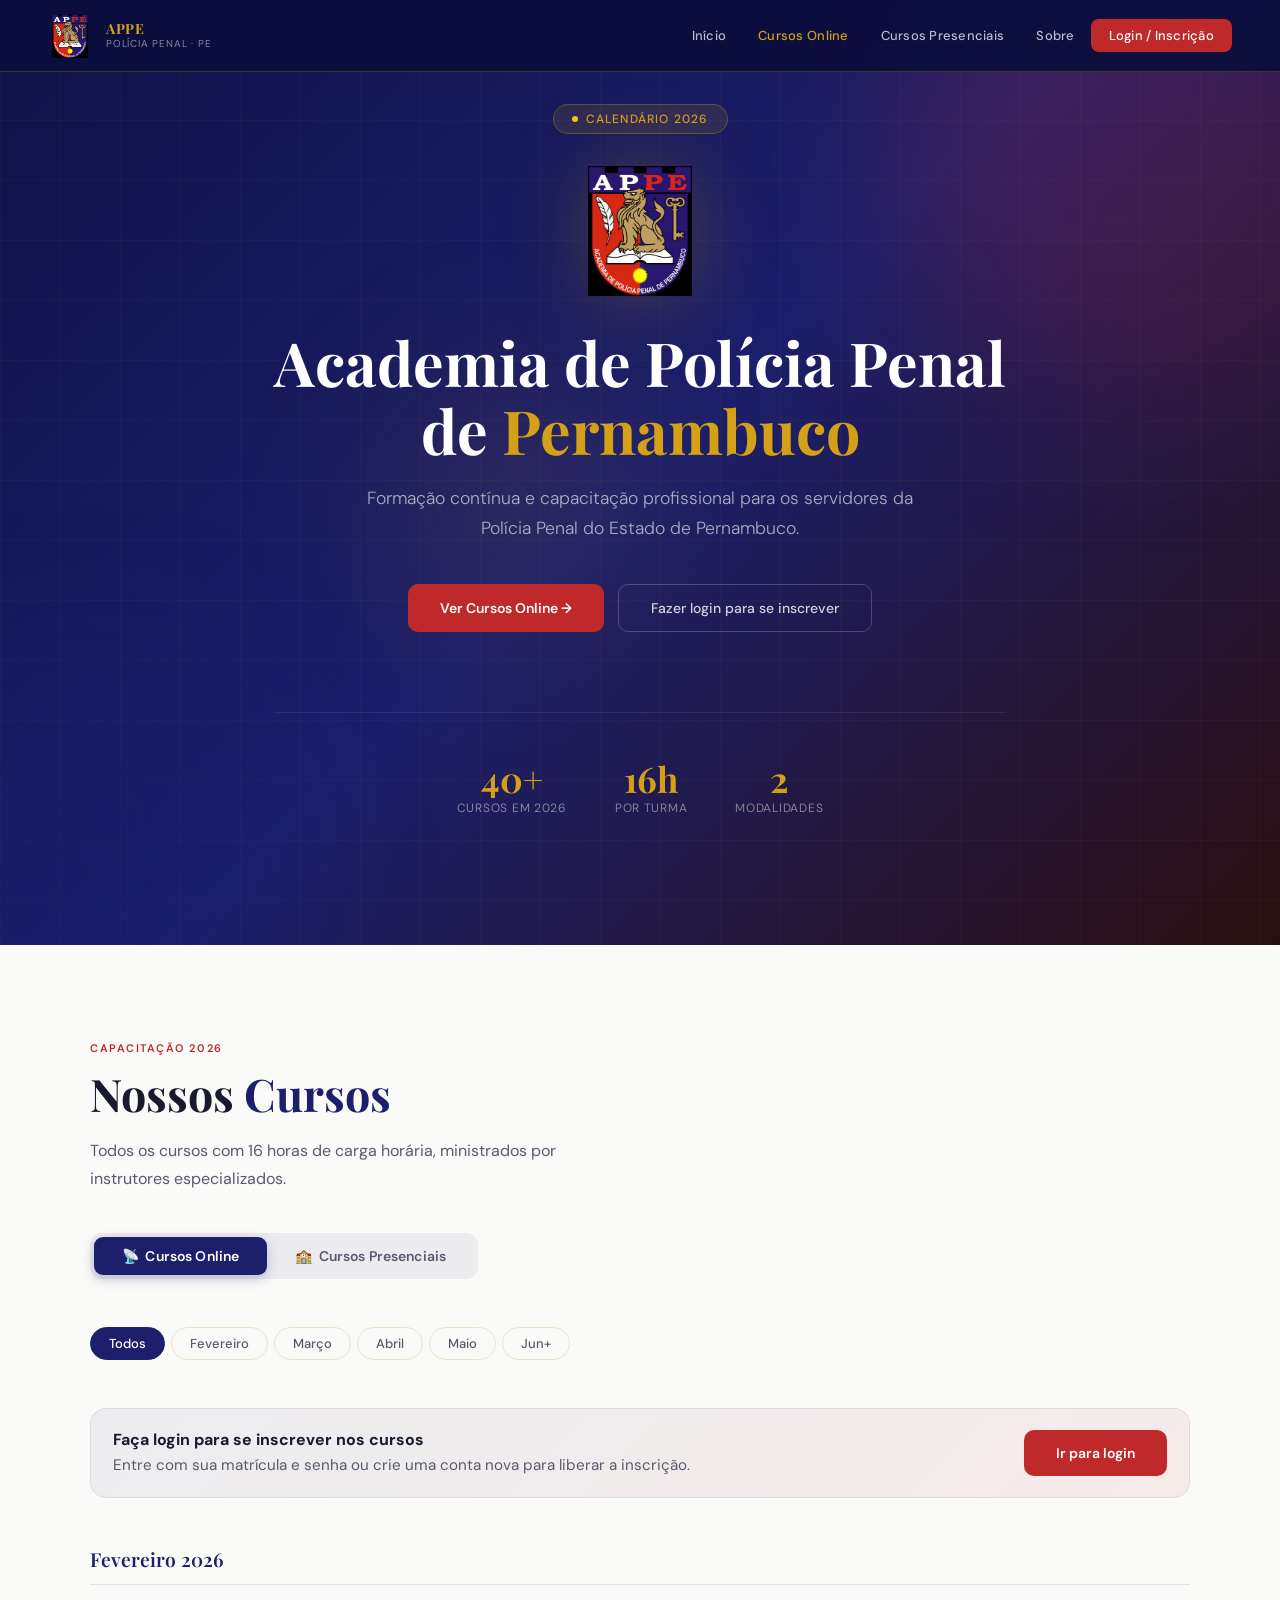
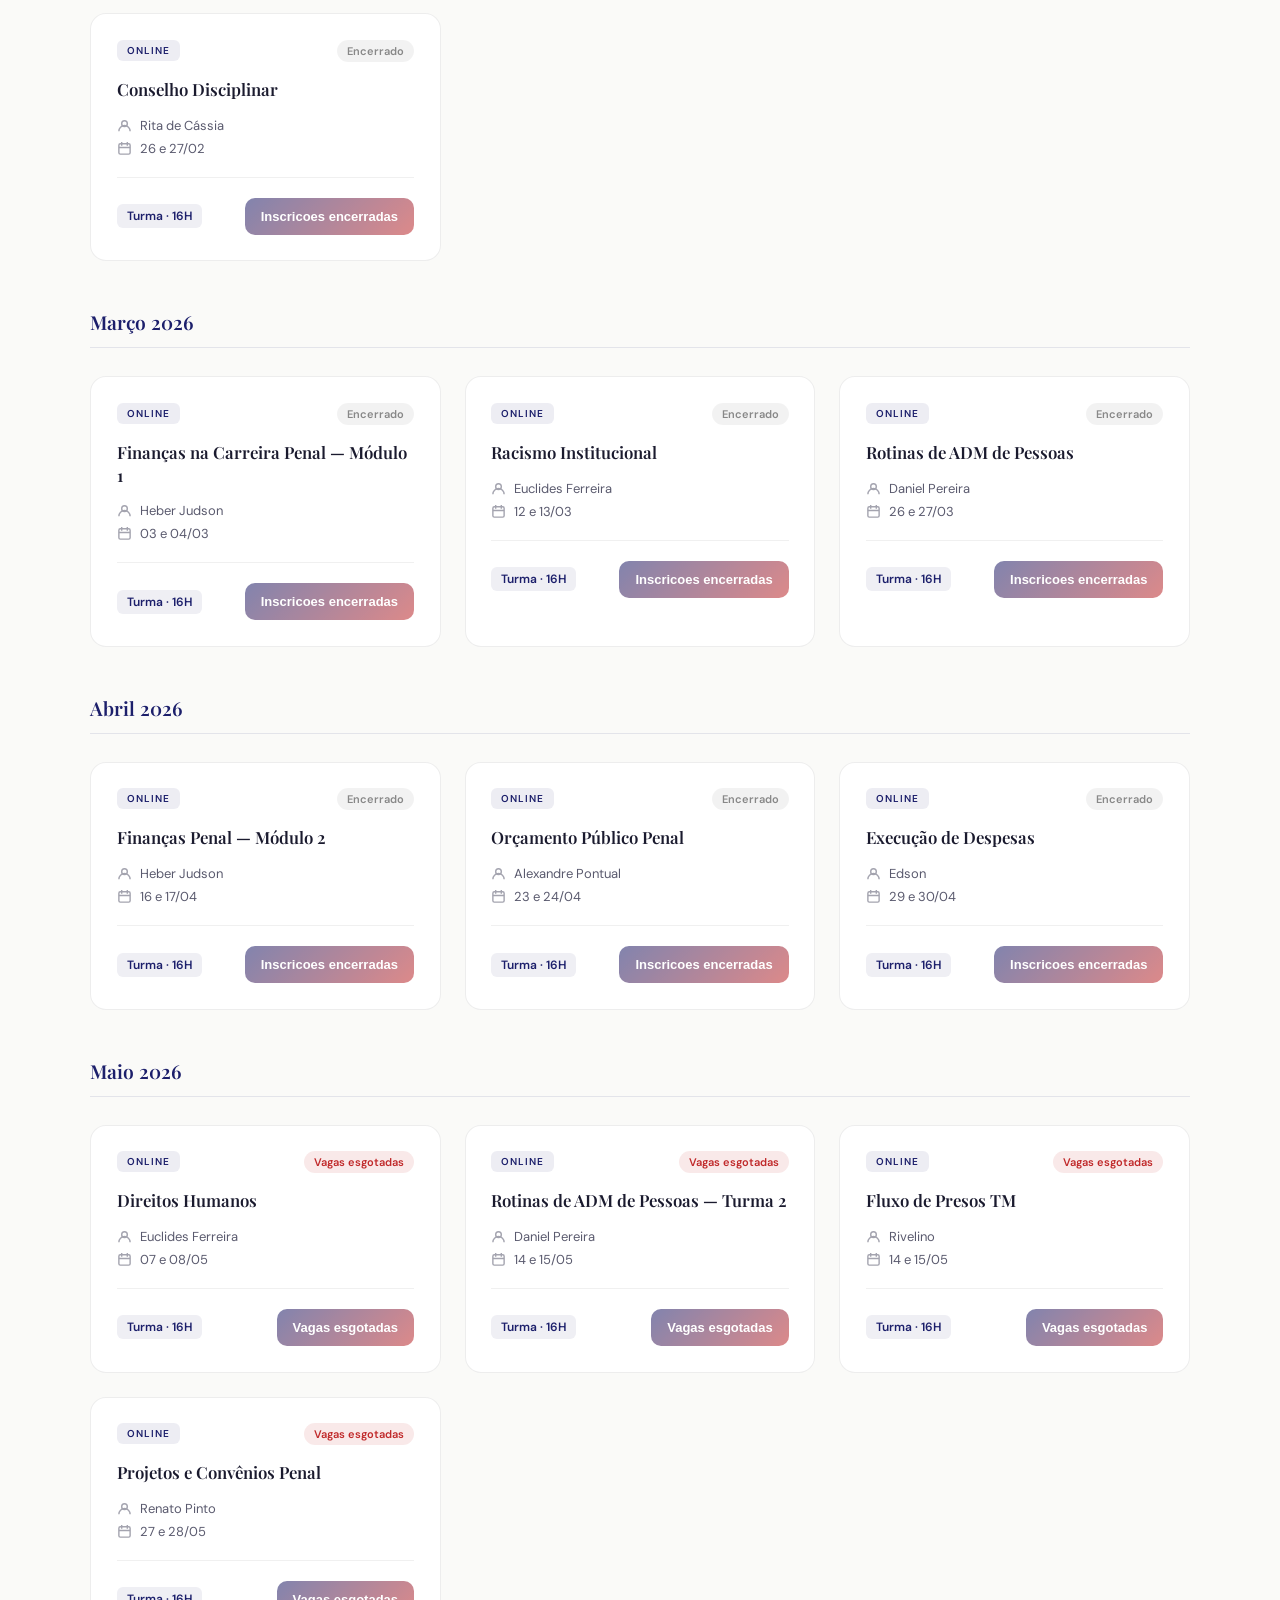
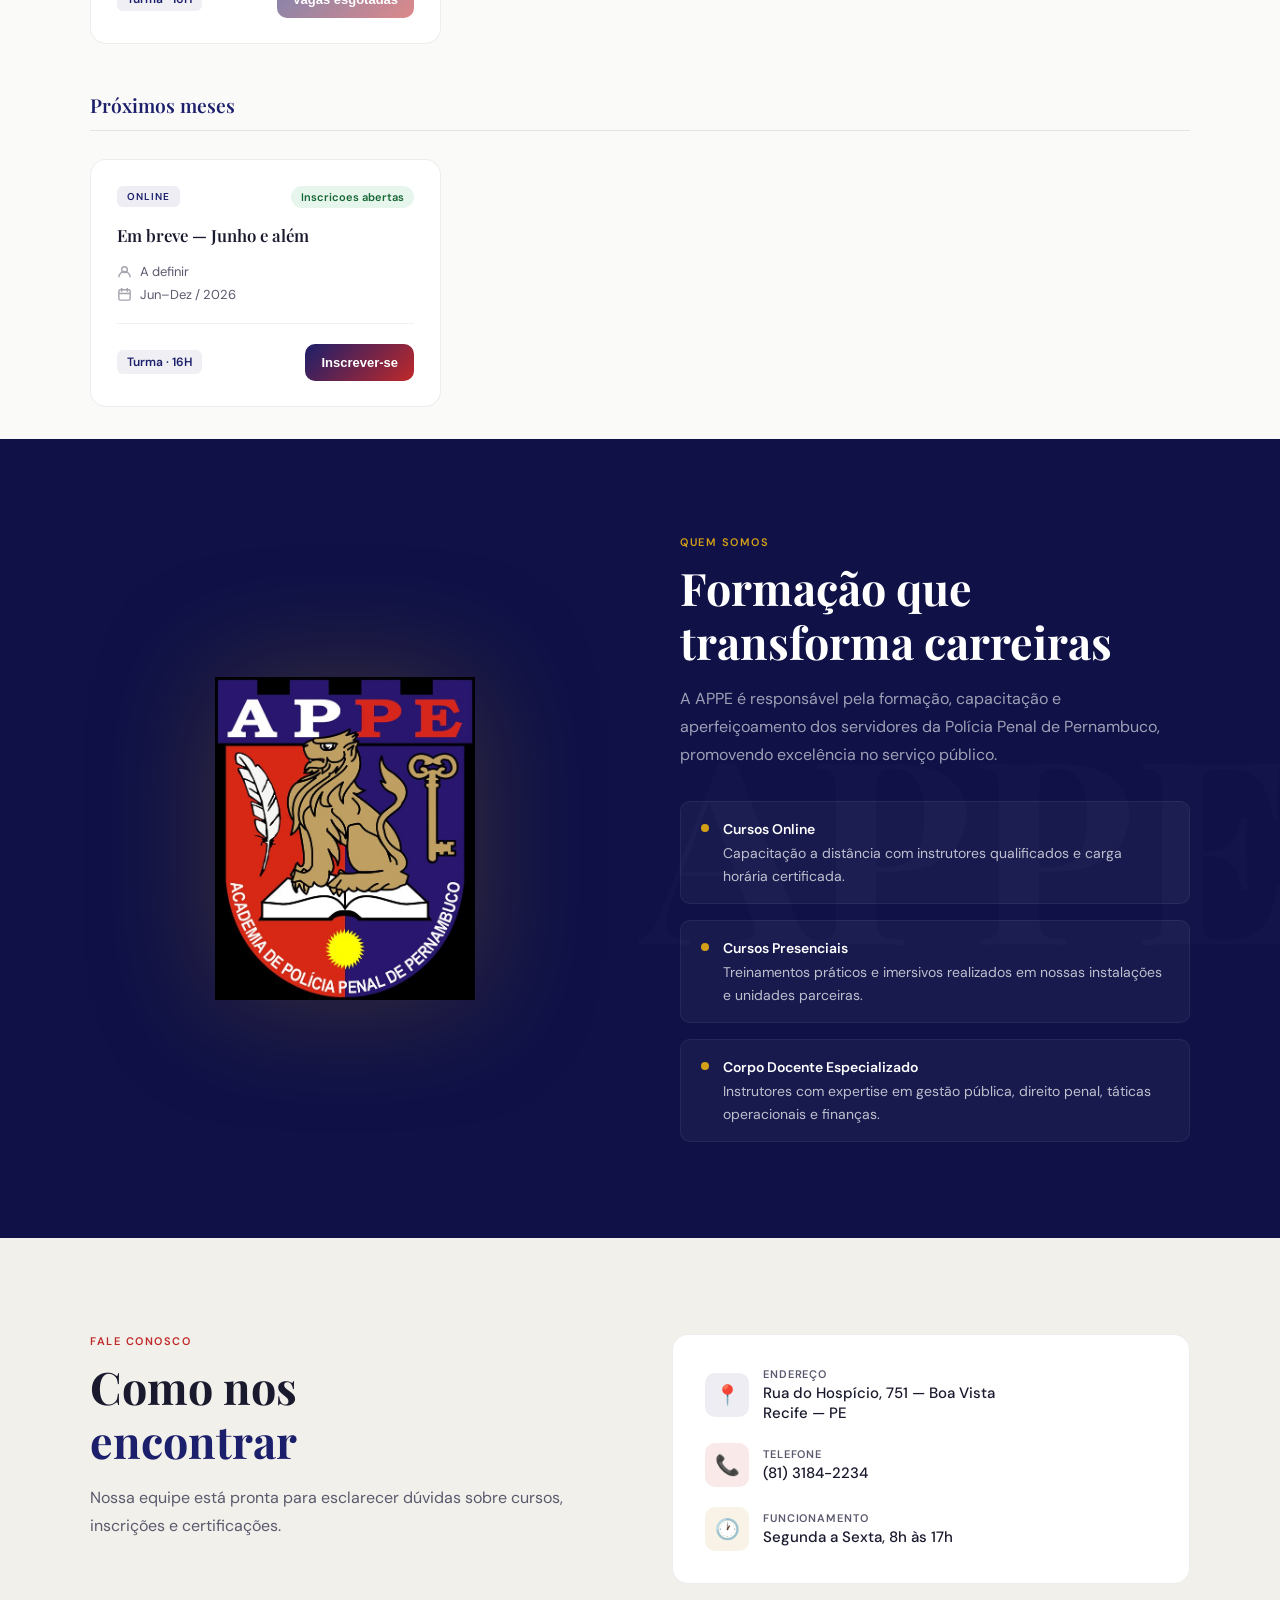
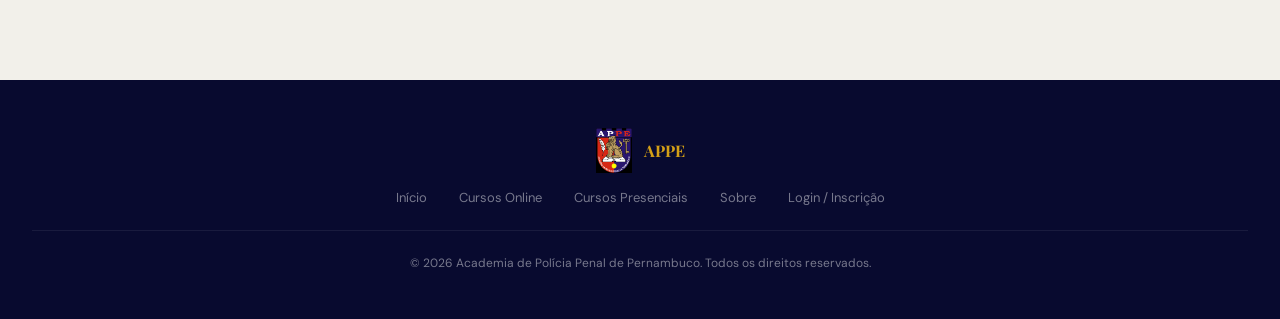
==== commit 54b2484d: "add login com cadastro na pagina de login" ====
--- a/index.html
+++ b/index.html
@@ -322,7 +322,7 @@
     <div class="auth-banner reveal" id="auth-banner">
       <div>
         <strong id="auth-banner-title">Faça login para se inscrever nos cursos</strong>
-        <p id="auth-banner-text">Entre com Gmail ou preencha nome completo, e-mail, número e número de matrícula para liberar a inscrição.</p>
+        <p id="auth-banner-text">Entre com sua matrícula e senha ou crie uma conta nova para liberar a inscrição.</p>
       </div>
       <div class="auth-banner-actions" id="auth-banner-actions">
         <a href="login.html" class="btn-primary">Ir para login</a>
@@ -580,16 +580,21 @@
 
   if (!currentUser) {
     title.textContent = 'Faça login para se inscrever nos cursos';
-    text.textContent = 'Entre com Gmail ou preencha nome completo, e-mail, número e número de matrícula para liberar a inscrição.';
+    text.textContent = 'Entre com sua matrícula e senha ou crie uma conta nova para liberar a inscrição.';
     actions.innerHTML = '<a href="login.html" class="btn-primary">Ir para login</a>';
     return;
   }
 
   const subscriptions = currentEnrollments.length;
-  const metodo = currentUser.metodo_login === 'gmail' ? 'Gmail' : 'dados institucionais';
+  const metodo = currentUser.metodo_login === 'gmail'
+    ? 'Google OAuth'
+    : currentUser.metodo_login === 'dados'
+      ? 'dados institucionais'
+      : 'senha';
   title.textContent = `Bem-vindo, ${currentUser.nome_completo}`;
   text.textContent = `Acesso liberado por ${metodo}. Voce ja possui ${subscriptions} inscricao(oes) vinculada(s) a matricula ${currentUser.matricula}.`;
-    actions.innerHTML = '<a href="dashboard.html" class="btn-tertiary">Abrir dashboard</a><a href="login.html" class="btn-tertiary">Atualizar cadastro</a><button type="button" class="btn-tertiary" onclick="logoutPortal()">Sair</button>';
+  const adminAction = currentUser.isAdmin ? '<a href="admin.html" class="btn-tertiary">Painel admin</a>' : '';
+  actions.innerHTML = `<a href="dashboard.html" class="btn-tertiary">Abrir dashboard</a><a href="profile.html" class="btn-tertiary">Atualizar cadastro</a>${adminAction}<button type="button" class="btn-tertiary" onclick="logoutPortal()">Sair</button>`;
 }
 
 function getPendingCourseMessage() {
@@ -611,7 +616,7 @@
     const payload = await callPortalFunction('portal-auth', { action: 'session' }, session.token);
     currentUser = payload.profile;
     currentEnrollments = payload.enrollments || [];
-    setStoredSession({ token: session.token, expiresAt: payload.expiresAt, profile: payload.profile });
+    setStoredSession({ token: session.token, expiresAt: payload.expiresAt, profile: payload.profile, isAdmin: payload.isAdmin });
   } catch (error) {
     clearStoredSession();
   }
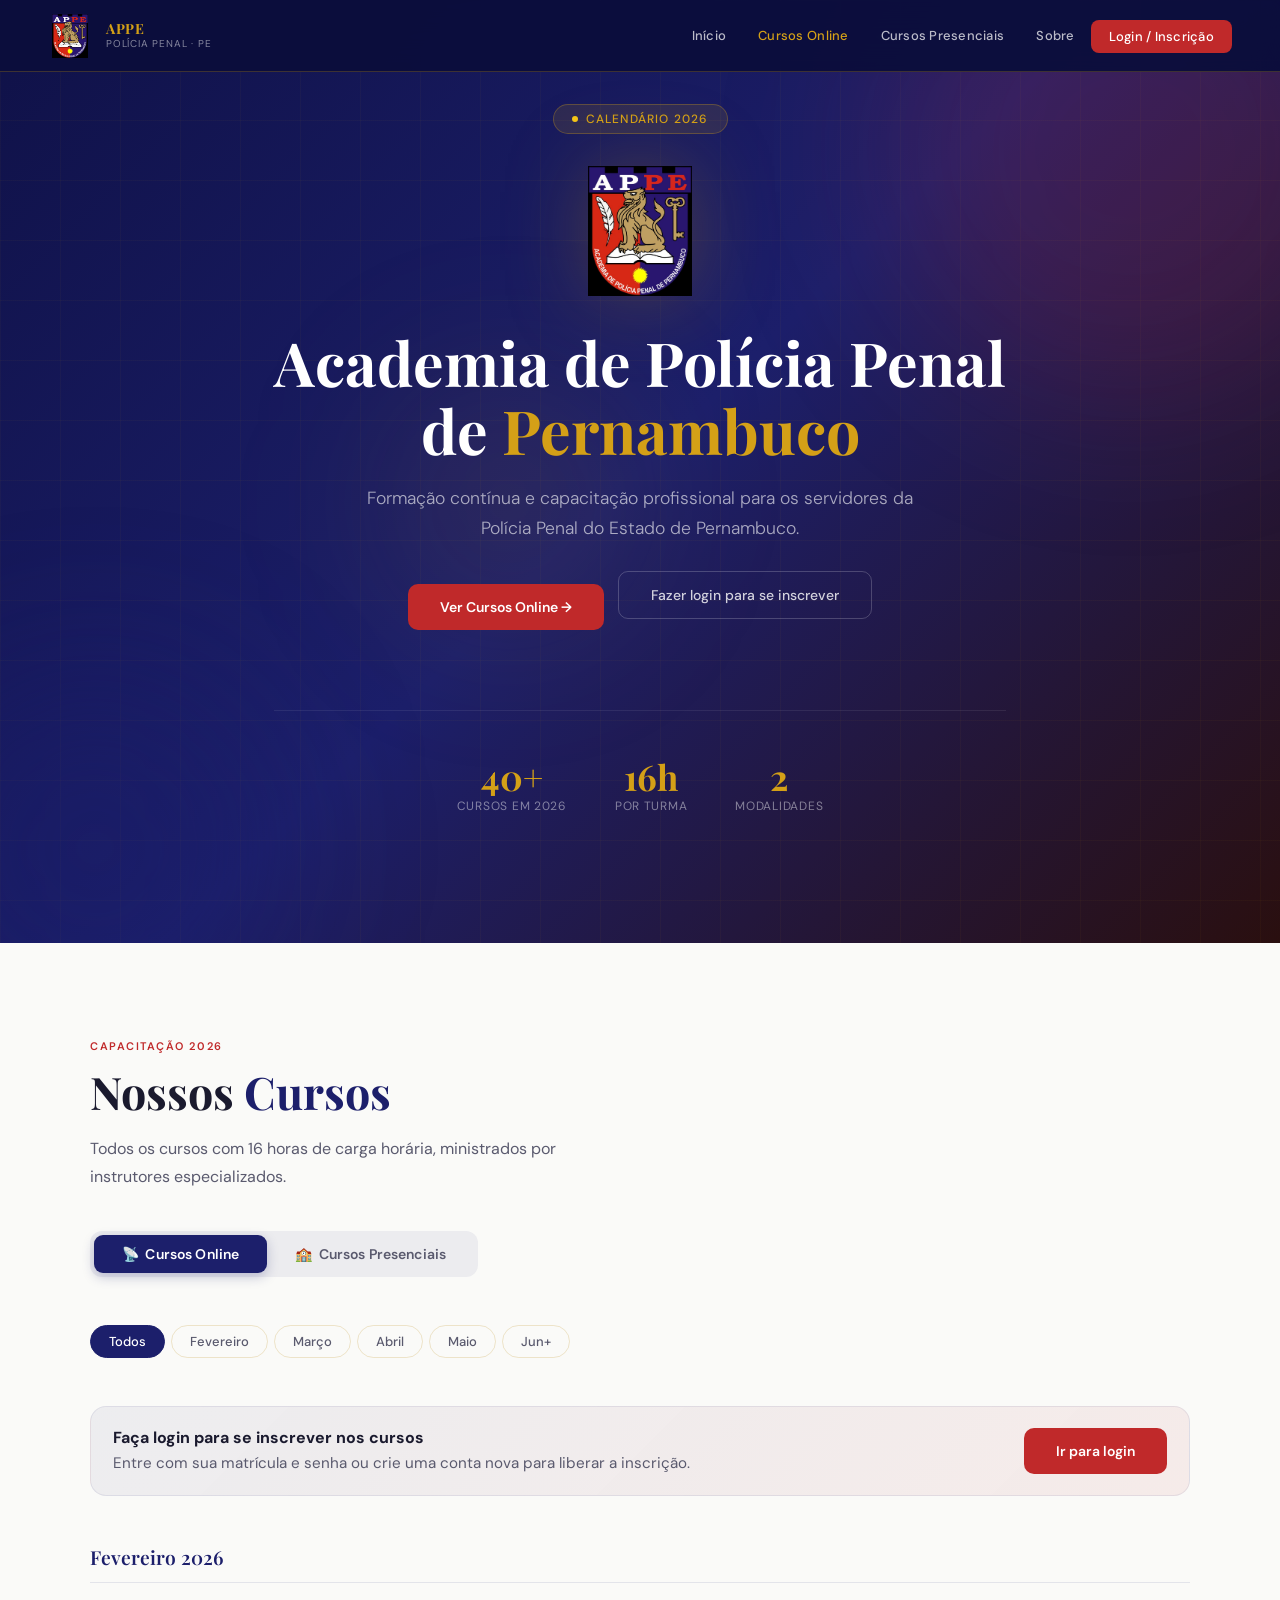
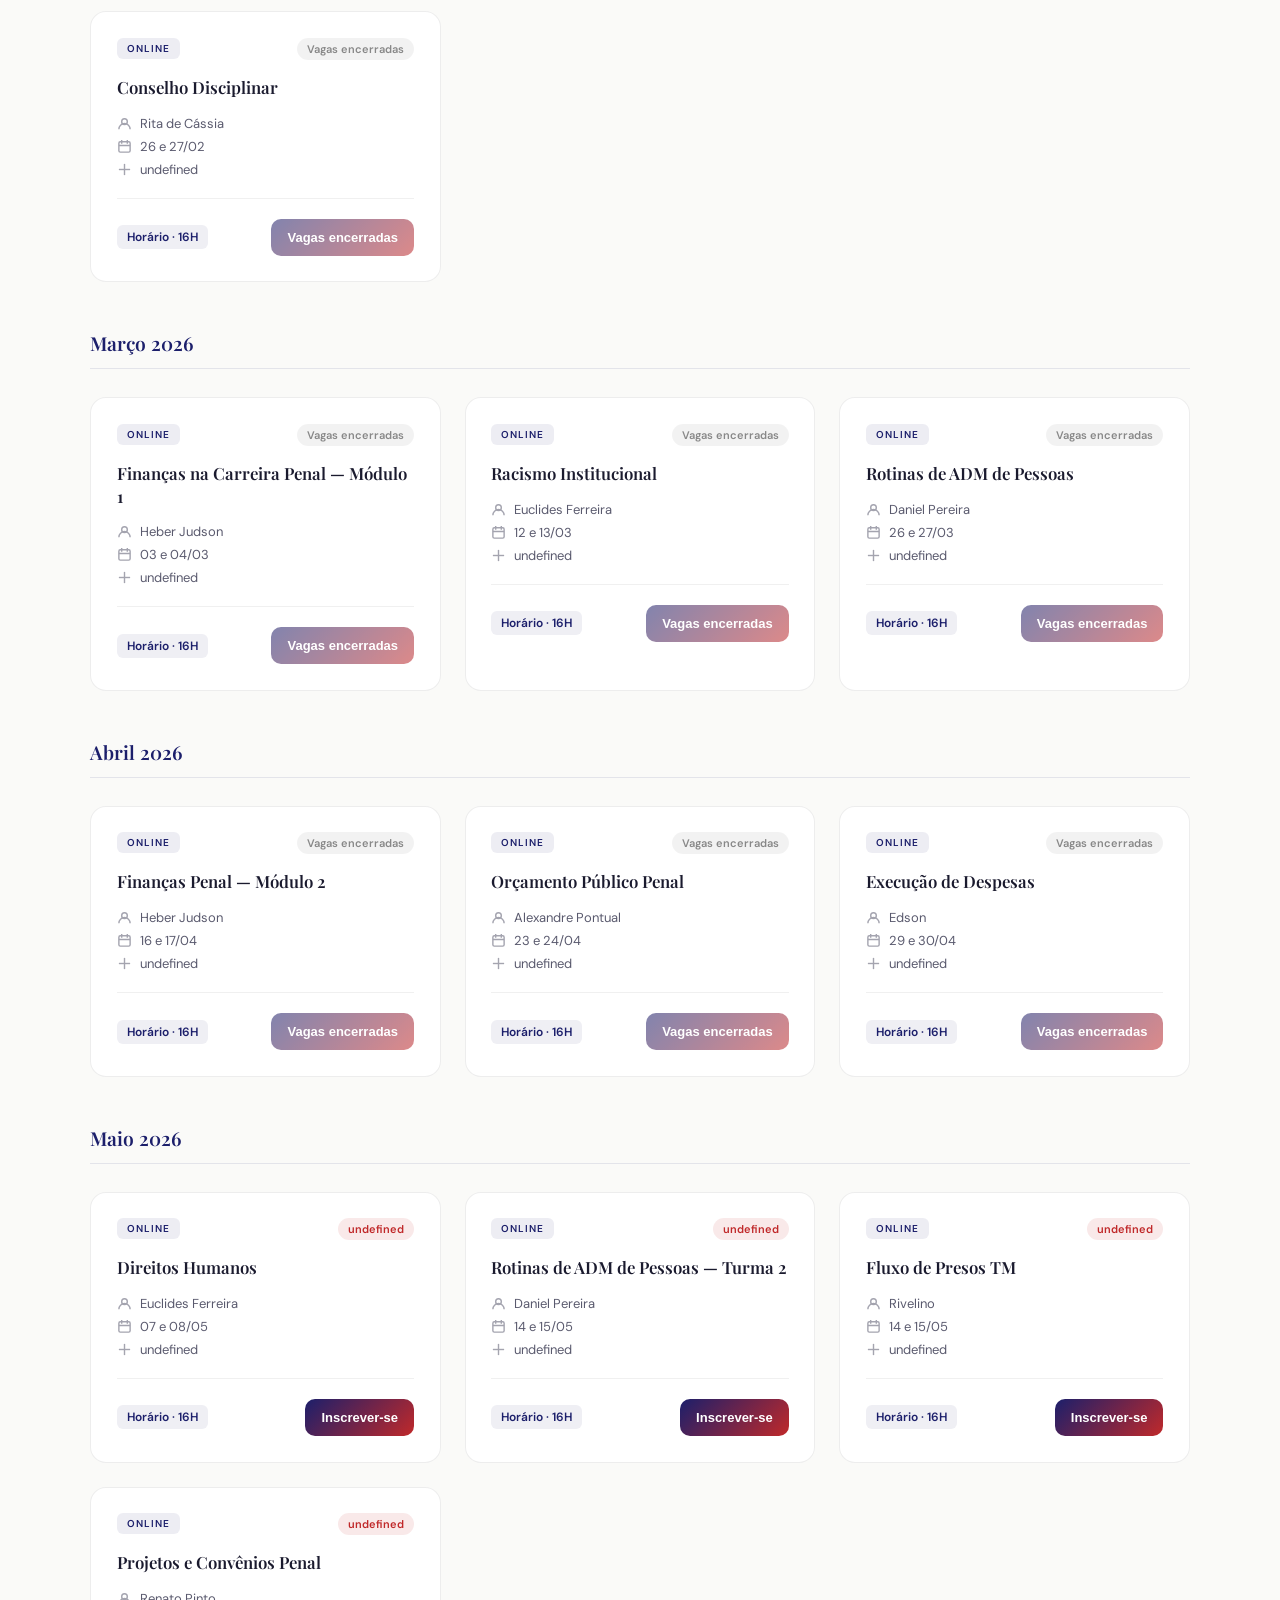
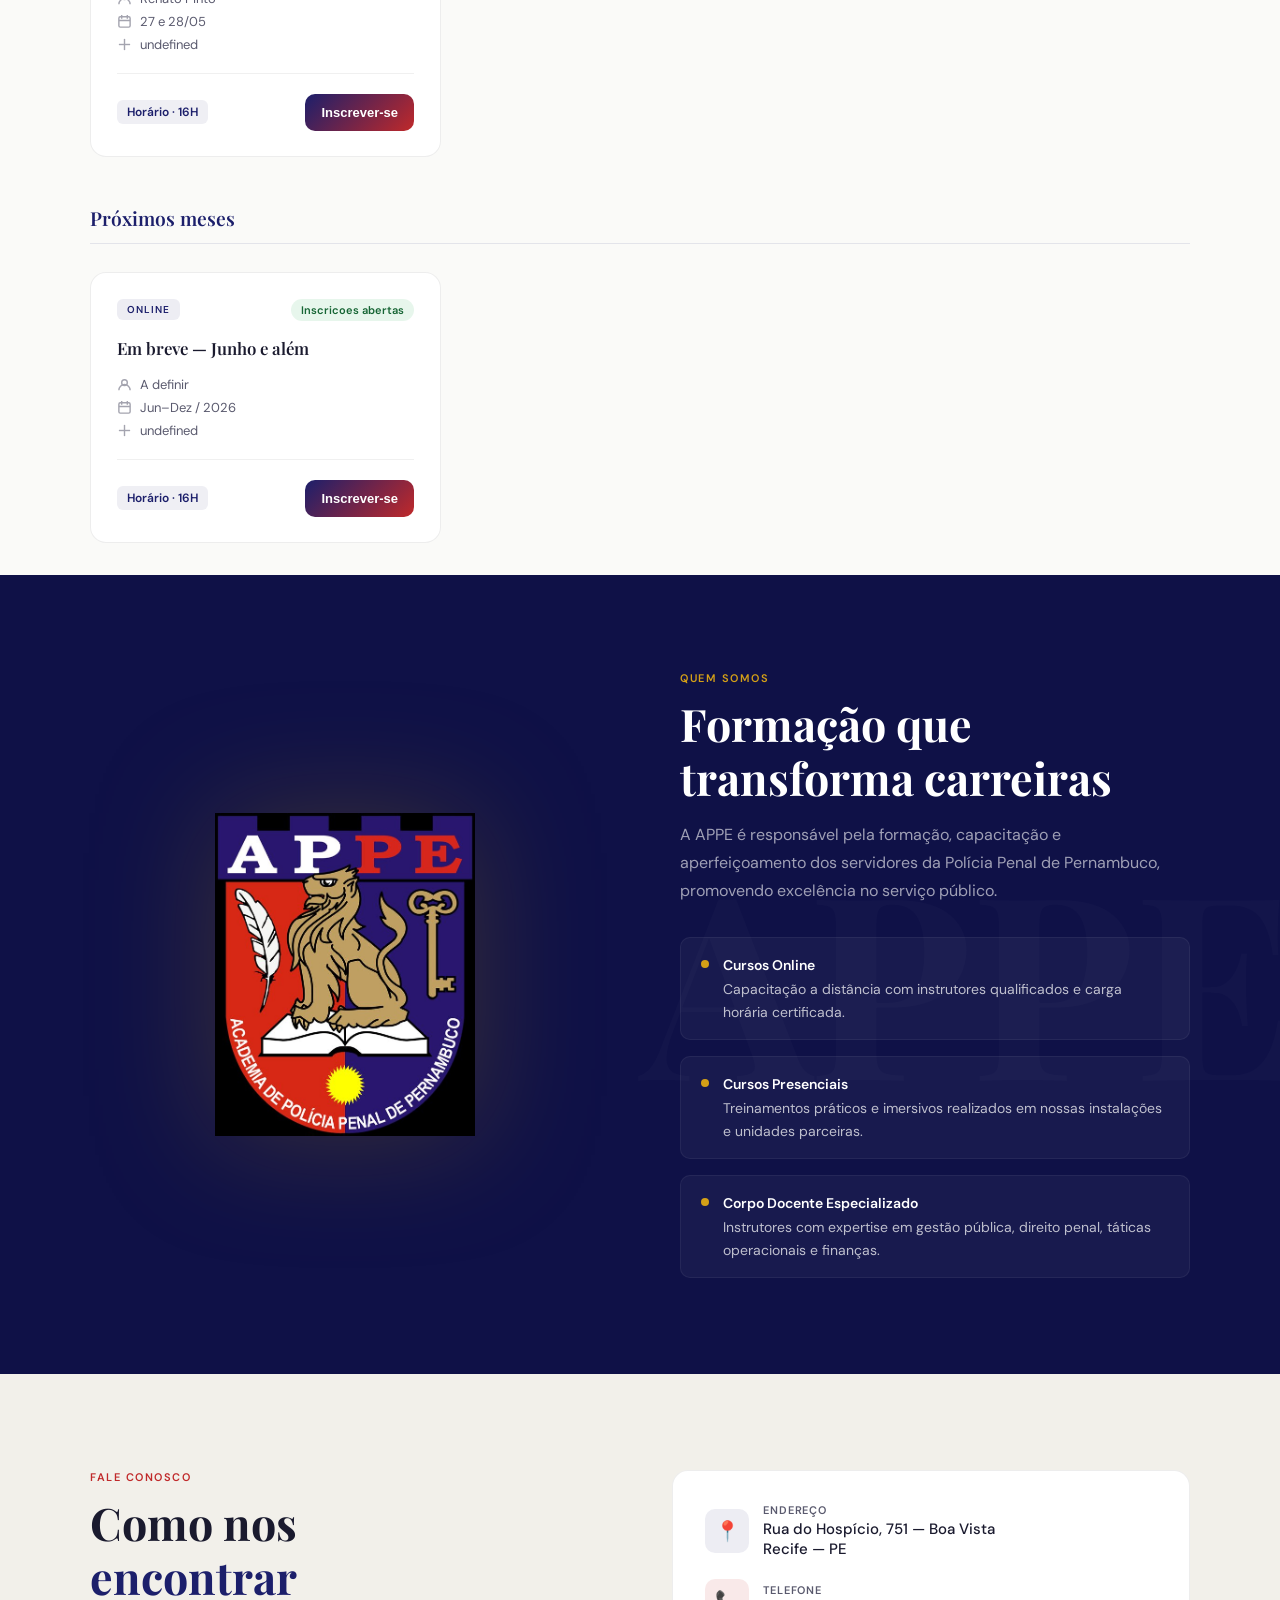
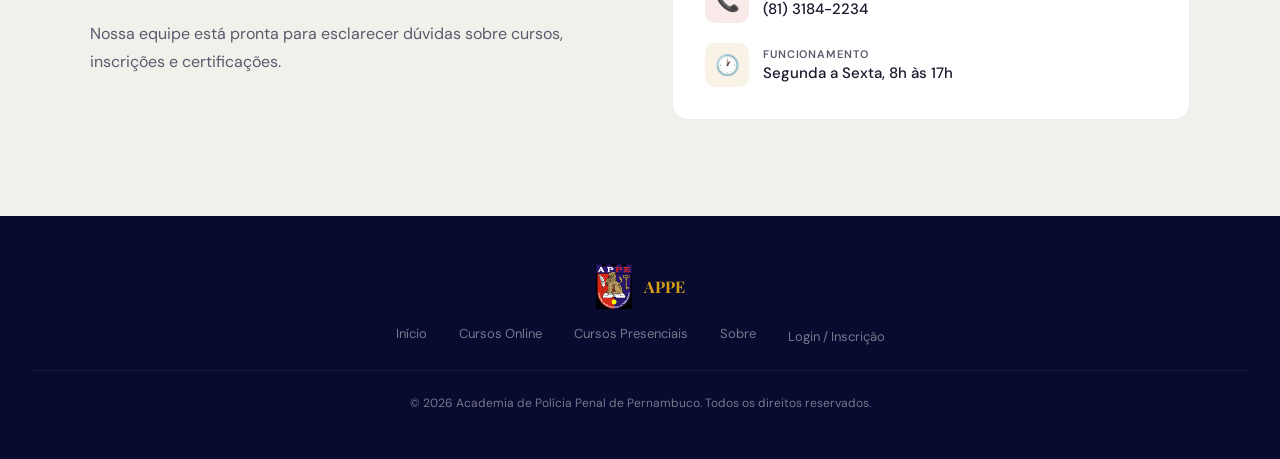
==== commit b7730ee5: "admin completo" ====
--- a/index.html
+++ b/index.html
@@ -256,7 +256,7 @@
     <a href="#cursos" class="active">Cursos Online</a>
     <a href="#presenciais">Cursos Presenciais</a>
     <a href="#sobre">Sobre</a>
-    <a href="login.html" class="nav-cta">Login / Inscrição</a>
+    <div id="nav-auth-actions"><a href="login.html" class="nav-cta">Login / Inscrição</a></div>
   </div>
 </nav>
 
@@ -273,7 +273,7 @@
     <p class="hero-sub">Formação contínua e capacitação profissional para os servidores da Polícia Penal do Estado de Pernambuco.</p>
     <div class="hero-actions">
       <a href="#cursos" class="btn-primary">Ver Cursos Online →</a>
-      <a href="login.html" class="btn-secondary">Fazer login para se inscrever</a>
+      <div id="hero-auth-actions"><a href="login.html" class="btn-secondary">Fazer login para se inscrever</a></div>
     </div>
     <div class="hero-stats">
       <div class="stat"><span class="stat-num">40+</span><span class="stat-label">Cursos em 2026</span></div>
@@ -384,7 +384,7 @@
     <a href="#cursos">Cursos Online</a>
     <a href="#cursos" onclick="switchPage('presencial',document.querySelectorAll('.page-tab')[1])">Cursos Presenciais</a>
     <a href="#sobre">Sobre</a>
-    <a href="login.html">Login / Inscrição</a>
+    <span id="footer-auth-actions"><a href="login.html">Login / Inscrição</a></span>
   </div>
   <hr class="footer-divider">
   <p class="footer-copy">© 2026 Academia de Polícia Penal de Pernambuco. Todos os direitos reservados.</p>
@@ -392,7 +392,7 @@
 
 <script src="appe.config.js"></script>
 <script>
-const ONLINE = [
+let ONLINE = [
   {month:'fevereiro',label:'Fevereiro 2026',title:'Conselho Disciplinar',instrutor:'Rita de Cássia',data:'26 e 27/02',status:'encerrado',horas:'16H',local:null},
   {month:'marco',label:'Março 2026',title:'Finanças na Carreira Penal — Módulo 1',instrutor:'Heber Judson',data:'03 e 04/03',status:'encerrado',horas:'16H',local:null},
   {month:'marco',label:'Março 2026',title:'Racismo Institucional',instrutor:'Euclides Ferreira',data:'12 e 13/03',status:'encerrado',horas:'16H',local:null},
@@ -407,7 +407,7 @@
   {month:'junho',label:'Próximos meses',title:'Em breve — Junho e além',instrutor:'A definir',data:'Jun–Dez / 2026',status:'aberto',horas:'16H',local:null},
 ];
 
-const PRESENCIAL = [
+let PRESENCIAL = [
   {month:'janeiro',label:'Janeiro 2026',title:'Alinhamento Técnico Profissional',instrutor:'APPE',data:'26 e 30/01',status:'encerrado',horas:'16H',local:'APPE/SEAP'},
   {month:'fevereiro',label:'Fevereiro 2026',title:'Alinhamento Técnico Profissional',instrutor:'APPE',data:'02 e 06/02',status:'encerrado',horas:'16H',local:'APPE/SEAP'},
   {month:'fevereiro',label:'Fevereiro 2026',title:'Monitoramento Eletrônico de Pessoas — T1',instrutor:'Alony',data:'24 e 25/02',status:'encerrado',horas:'16H',local:'APPE/SEAP'},
@@ -441,7 +441,7 @@
   {month:'junho',label:'Próximos meses',title:'Em breve — Junho e além',instrutor:'A definir',data:'Jun–Dez / 2026',status:'aberto',horas:'16H',local:'A definir'},
 ];
 
-const statusLabel = {encerrado:'Encerrado', esgotado:'Vagas esgotadas', aberto:'Inscricoes abertas'};
+const statusLabel = {encerrado:'Vagas encerradas', aberto:'Inscricoes abertas'};
 const PORTAL_CONFIG = window.APPE_CONFIG || {};
 const AUTH_STORAGE_KEY = 'appePortalSession';
 const FUNCTIONS_BASE_URL = PORTAL_CONFIG.functionsBaseUrl || 'https://karpafjlfehxwpefpvio.supabase.co/functions/v1';
@@ -451,6 +451,43 @@
 let currentFilterPresencial = 'todos';
 let currentUser = null;
 let currentEnrollments = [];
+
+const monthNames = ['janeiro', 'fevereiro', 'marco', 'abril', 'maio', 'junho', 'julho', 'agosto', 'setembro', 'outubro', 'novembro', 'dezembro'];
+
+function formatCourseDateTime(value) {
+  return new Intl.DateTimeFormat('pt-BR', {
+    day: '2-digit',
+    month: '2-digit',
+    year: 'numeric',
+    hour: '2-digit',
+    minute: '2-digit'
+  }).format(new Date(value));
+}
+
+function formatCourseLabel(value) {
+  return new Intl.DateTimeFormat('pt-BR', {
+    month: 'long',
+    year: 'numeric'
+  }).format(new Date(value)).replace(/^./, (letter) => letter.toUpperCase());
+}
+
+function transformCourse(record) {
+  const startsAt = new Date(record.starts_at);
+  return {
+    id: record.id,
+    title: record.title,
+    description: record.description,
+    instrutor: record.instructor_name,
+    data: formatCourseDateTime(record.starts_at),
+    startsAt: record.starts_at,
+    label: formatCourseLabel(record.starts_at),
+    month: monthNames[startsAt.getMonth()],
+    status: record.status,
+    horas: startsAt.toLocaleTimeString('pt-BR', { hour: '2-digit', minute: '2-digit' }),
+    local: record.location,
+    modality: record.modality
+  };
+}
 
 function getStoredSession() {
   try {
@@ -489,13 +526,36 @@
   return payload;
 }
 
-function courseId(course, page) {
-  return `${page}:${course.title}:${course.data}`;
+async function loadCoursesFromBackend() {
+  try {
+    const payload = await callPortalFunction('portal-auth', { action: 'list_courses' });
+    const onlineCourses = [];
+    const presencialCourses = [];
+
+    (payload.courses || []).forEach((course) => {
+      const transformed = transformCourse(course);
+      if (course.modality === 'online' || course.modality === 'ambos') {
+        onlineCourses.push(transformed);
+      }
+      if (course.modality === 'presencial' || course.modality === 'ambos') {
+        presencialCourses.push(transformed);
+      }
+    });
+
+    ONLINE = onlineCourses;
+    PRESENCIAL = presencialCourses;
+  } catch (error) {
+    console.warn('Nao foi possivel carregar cursos do backend, usando fallback local.', error);
+  }
+}
+
+function courseId(course) {
+  return course.id;
 }
 
 function isSubscribed(course, page) {
   if (!currentUser) return false;
-  return currentEnrollments.some((item) => item.course_id === courseId(course, page));
+  return currentEnrollments.some((item) => item.course_id === courseId(course));
 }
 
 function goToLogin(course, page) {
@@ -514,8 +574,8 @@
     return;
   }
 
-  if (course.status === 'encerrado' || course.status === 'esgotado') {
-    showFeedback(`As inscricoes para "${course.title}" nao estao disponiveis no momento.`);
+  if (course.status === 'encerrado') {
+    showFeedback(`Vagas encerradas para "${course.title}".`);
     renderCourses(currentPage, currentPage === 'online' ? currentFilterOnline : currentFilterPresencial);
     return;
   }
@@ -527,20 +587,13 @@
 
   try {
     const payload = await callPortalFunction('portal-enroll', {
-      courseId: courseId(course, page),
-      title: course.title,
-      modalidade: page,
-      data: course.data,
-      label: course.label,
-      status: course.status,
-      local: course.local,
-      instrutor: course.instrutor
+      courseId: courseId(course)
     }, session.token);
 
     currentEnrollments.unshift({
-      course_id: courseId(course, page),
+      course_id: courseId(course),
       course_title: course.title,
-      course_mode: page,
+      course_mode: course.modality || page,
       course_date: course.data,
       created_at: new Date().toISOString()
     });
@@ -582,6 +635,12 @@
     title.textContent = 'Faça login para se inscrever nos cursos';
     text.textContent = 'Entre com sua matrícula e senha ou crie uma conta nova para liberar a inscrição.';
     actions.innerHTML = '<a href="login.html" class="btn-primary">Ir para login</a>';
+    const navActions = document.getElementById('nav-auth-actions');
+    const heroActions = document.getElementById('hero-auth-actions');
+    const footerActions = document.getElementById('footer-auth-actions');
+    if (navActions) navActions.innerHTML = '<a href="login.html" class="nav-cta">Login / Inscrição</a>';
+    if (heroActions) heroActions.innerHTML = '<a href="login.html" class="btn-secondary">Fazer login para se inscrever</a>';
+    if (footerActions) footerActions.innerHTML = '<a href="login.html">Login / Inscrição</a>';
     return;
   }
 
@@ -594,7 +653,13 @@
   title.textContent = `Bem-vindo, ${currentUser.nome_completo}`;
   text.textContent = `Acesso liberado por ${metodo}. Voce ja possui ${subscriptions} inscricao(oes) vinculada(s) a matricula ${currentUser.matricula}.`;
   const adminAction = currentUser.isAdmin ? '<a href="admin.html" class="btn-tertiary">Painel admin</a>' : '';
-  actions.innerHTML = `<a href="dashboard.html" class="btn-tertiary">Abrir dashboard</a><a href="profile.html" class="btn-tertiary">Atualizar cadastro</a>${adminAction}<button type="button" class="btn-tertiary" onclick="logoutPortal()">Sair</button>`;
+  actions.innerHTML = `<a href="dashboard.html" class="btn-tertiary">Ver meus cursos</a>${adminAction}<button type="button" class="btn-tertiary" onclick="logoutPortal()">Sair</button>`;
+  const navActions = document.getElementById('nav-auth-actions');
+  const heroActions = document.getElementById('hero-auth-actions');
+  const footerActions = document.getElementById('footer-auth-actions');
+  if (navActions) navActions.innerHTML = '<a href="dashboard.html" class="nav-cta">Ver meus cursos</a><button type="button" class="btn-tertiary" onclick="logoutPortal()" style="margin-left:8px;">Sair</button>';
+  if (heroActions) heroActions.innerHTML = '<a href="dashboard.html" class="btn-secondary">Ver meus cursos</a><button type="button" class="btn-secondary" onclick="logoutPortal()" style="margin-left:8px;">Sair</button>';
+  if (footerActions) footerActions.innerHTML = '<a href="dashboard.html">Ver meus cursos</a> · <a href="#" onclick="logoutPortal(); return false;">Sair</a>';
 }
 
 function getPendingCourseMessage() {
@@ -678,12 +743,12 @@
     if (filter === 'todos') html += `<div class="month-group-label">${label}</div>`;
     items.forEach(c => {
       const tagClass = isPresencial ? 'tag-presencial' : 'tag-online';
-      const tagText = isPresencial ? 'Presencial' : 'Online';
+      const tagText = c.modality === 'ambos' ? 'Ambos' : isPresencial ? 'Presencial' : 'Online';
       const cardClass = isPresencial ? 'presencial-card' : 'online-card';
       const localRow = c.local ? `<div class="meta-row"><svg class="meta-icon" viewBox="0 0 16 16" fill="none" stroke="currentColor" stroke-width="1.5"><path d="M8 1C5.8 1 4 2.8 4 5c0 3.3 4 8 4 8s4-4.7 4-8c0-2.2-1.8-4-4-4z"/><circle cx="8" cy="5" r="1.5"/></svg>${c.local}</div>` : '';
       const subscribed = isSubscribed(c, page);
-      const unavailableCourse = c.status === 'encerrado' || c.status === 'esgotado';
-      const actionLabel = subscribed ? 'Inscricao realizada' : unavailableCourse ? (c.status === 'esgotado' ? 'Vagas esgotadas' : 'Inscricoes encerradas') : 'Inscrever-se';
+      const unavailableCourse = c.status === 'encerrado';
+      const actionLabel = subscribed ? 'Inscricao realizada' : unavailableCourse ? 'Vagas encerradas' : 'Inscrever-se';
       html += `<div class="course-card ${cardClass}" style="animation:cardIn 0.4s ease both">
         <div class="course-card-header">
           <span class="course-tag ${tagClass}">${tagText}</span>
@@ -693,11 +758,12 @@
         <div class="course-meta">
           <div class="meta-row"><svg class="meta-icon" viewBox="0 0 16 16" fill="none" stroke="currentColor" stroke-width="1.5"><circle cx="8" cy="6" r="3"/><path d="M2 14c0-3.3 2.7-6 6-6s6 2.7 6 6"/></svg>${c.instrutor}</div>
           <div class="meta-row"><svg class="meta-icon" viewBox="0 0 16 16" fill="none" stroke="currentColor" stroke-width="1.5"><rect x="2" y="3" width="12" height="11" rx="1.5"/><path d="M5 1v4M11 1v4M2 7h12"/></svg>${c.data}</div>
+          <div class="meta-row"><svg class="meta-icon" viewBox="0 0 16 16" fill="none" stroke="currentColor" stroke-width="1.5"><path d="M2 8h12"/><path d="M8 2v12"/></svg>${c.description}</div>
           ${localRow}
         </div>
         <div class="course-footer">
           <div class="course-actions">
-            <span class="course-hours">Turma · ${c.horas}</span>
+            <span class="course-hours">Horário · ${c.horas}</span>
             ${c.local ? `<span class="course-local">📍 ${c.local}</span>` : ''}
             <button class="course-enroll" ${(subscribed || unavailableCourse) ? 'disabled' : ''} onclick='subscribeCourse(${JSON.stringify(c)}, "${page}")'>${actionLabel}</button>
           </div>
@@ -709,6 +775,7 @@
 }
 
 async function bootPortal() {
+  await loadCoursesFromBackend();
   renderCourses('online', 'todos');
   await initPortalSession();
 
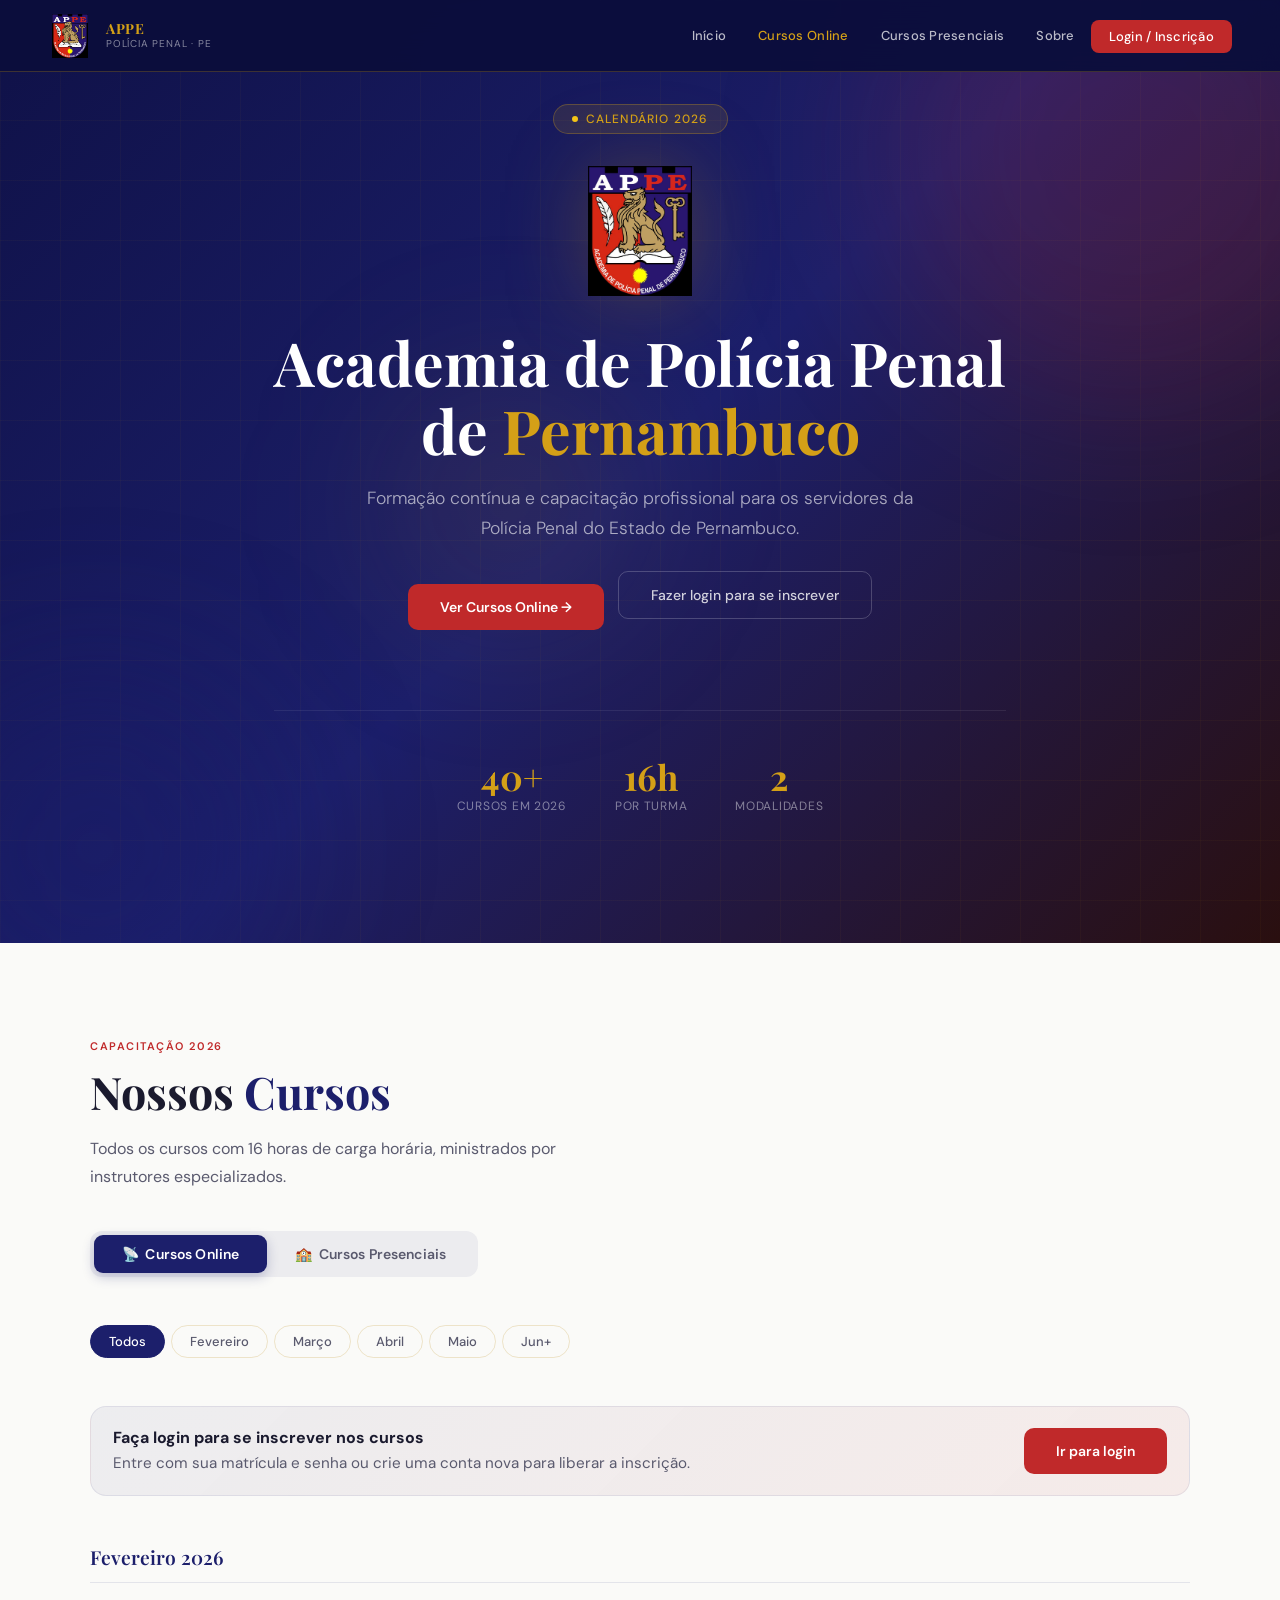
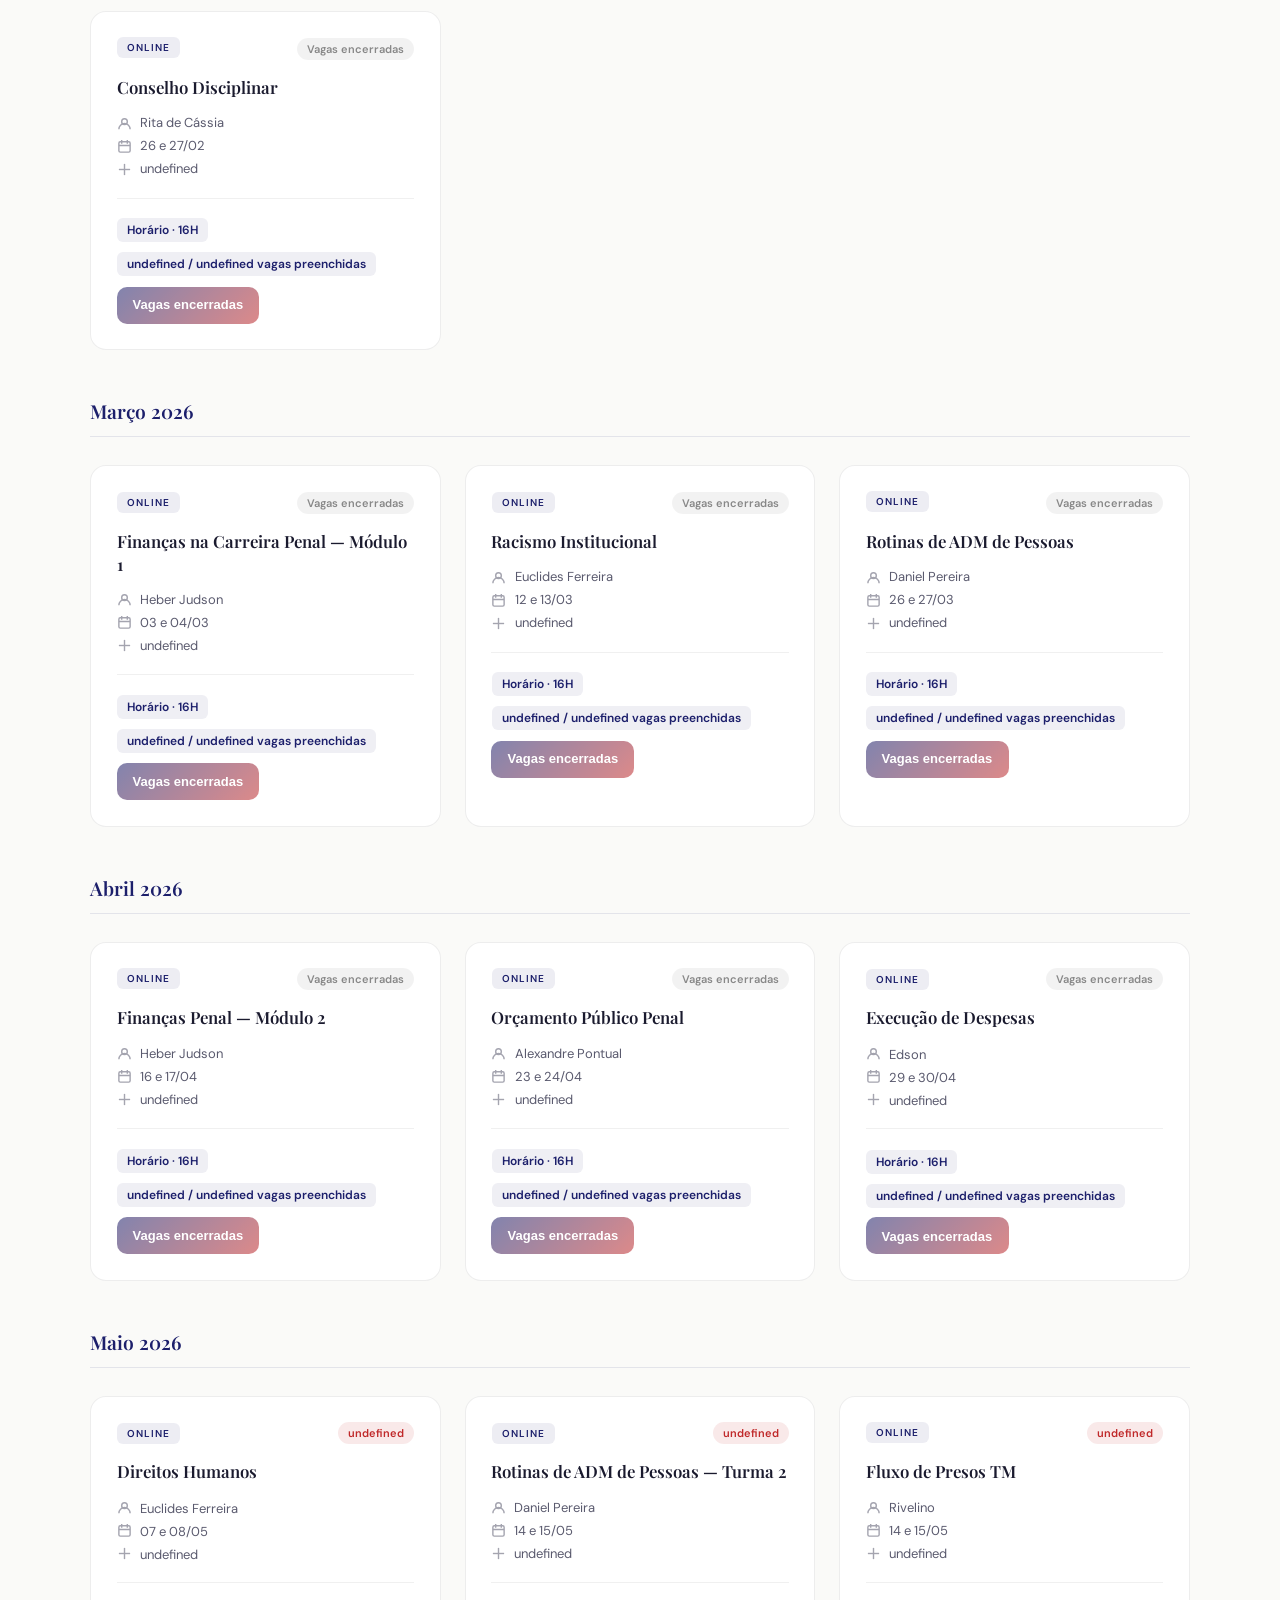
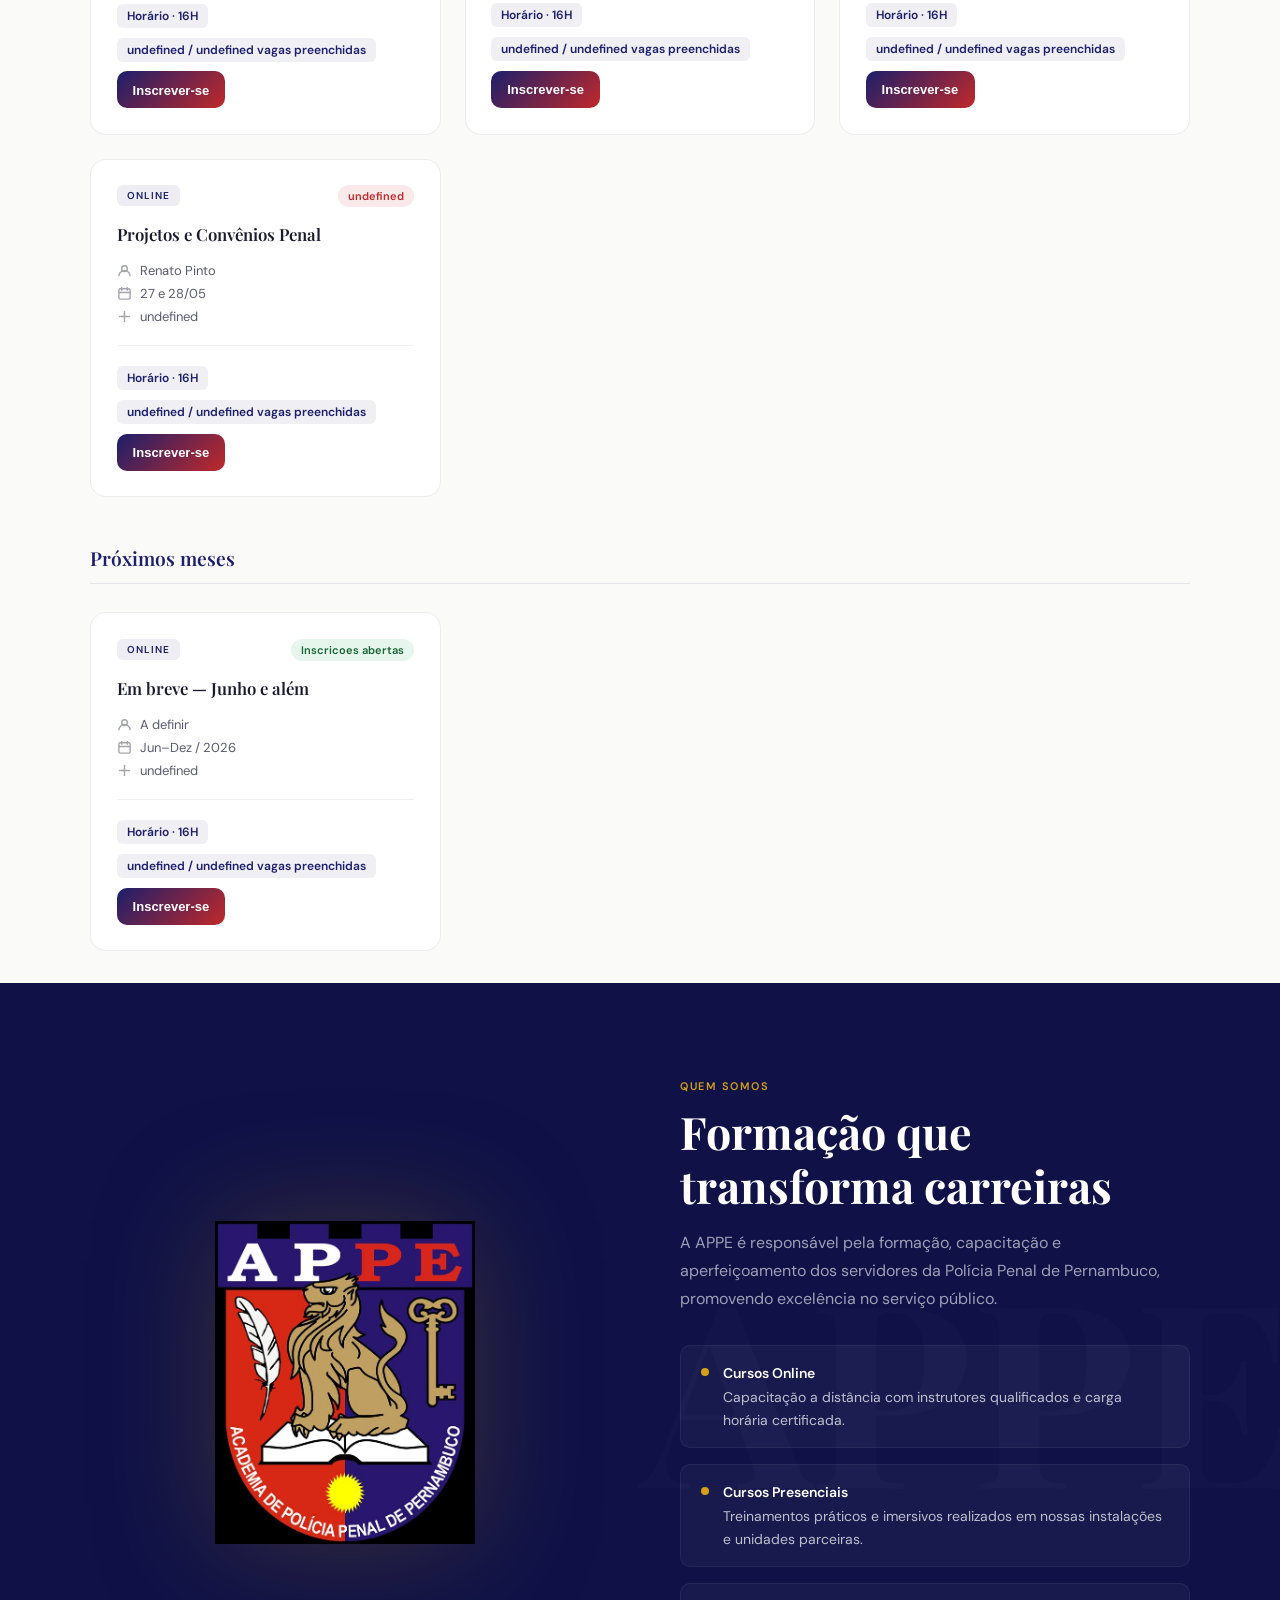
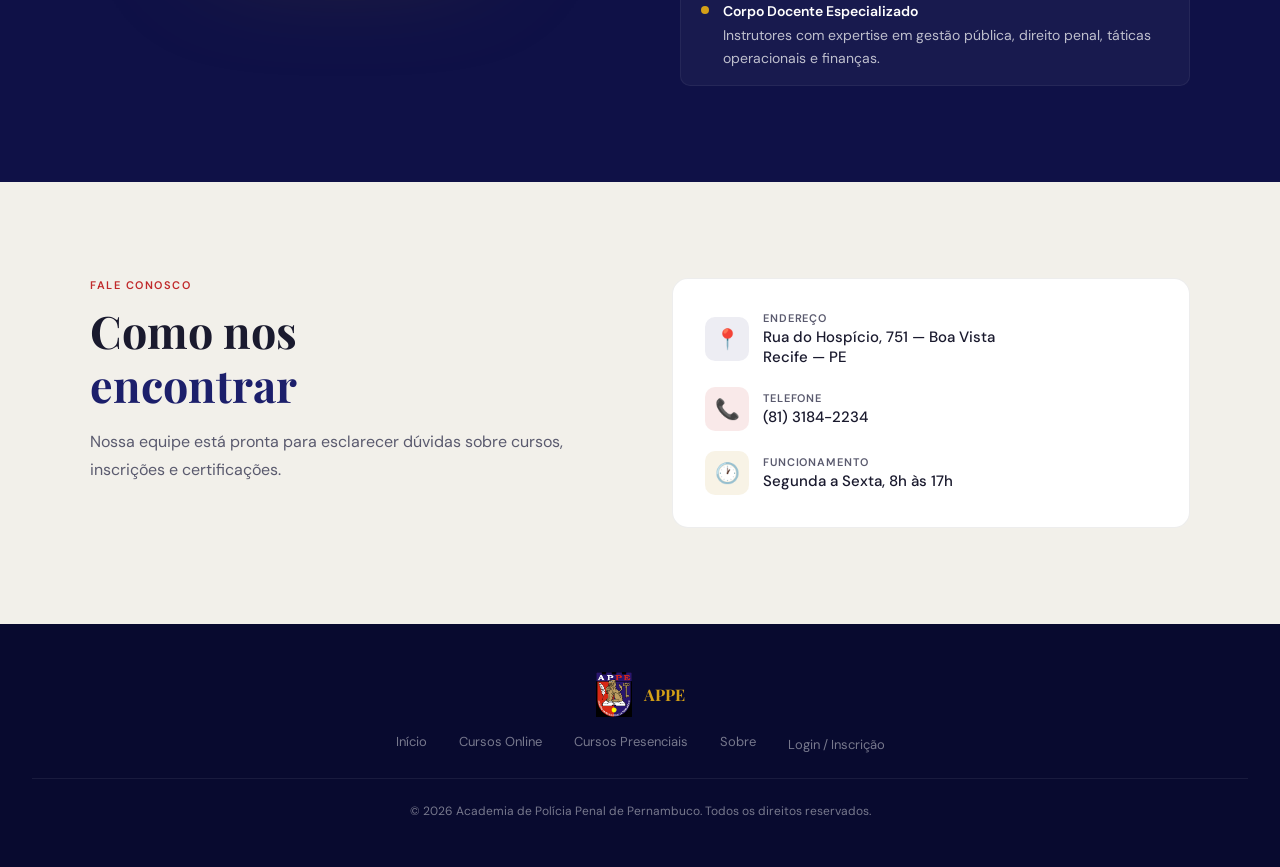
==== commit 492db7b8: "move arquivos da pasta APPE para a raiz" ====
--- a/index.html
+++ b/index.html
@@ -483,6 +483,8 @@
     label: formatCourseLabel(record.starts_at),
     month: monthNames[startsAt.getMonth()],
     status: record.status,
+    enrolledCount: Number(record.enrolled_count || 0),
+    capacityLimit: Number(record.capacity_limit || 0) || null,
     horas: startsAt.toLocaleTimeString('pt-BR', { hour: '2-digit', minute: '2-digit' }),
     local: record.location,
     modality: record.modality
@@ -549,6 +551,13 @@
   }
 }
 
+function syncCourseState(courseIdValue, updates) {
+  [ONLINE, PRESENCIAL].forEach((collection) => {
+    const item = collection.find((course) => course.id === courseIdValue);
+    if (item) Object.assign(item, updates);
+  });
+}
+
 function courseId(course) {
   return course.id;
 }
@@ -576,12 +585,13 @@
 
   if (course.status === 'encerrado') {
     showFeedback(`Vagas encerradas para "${course.title}".`);
+    await loadCoursesFromBackend();
     renderCourses(currentPage, currentPage === 'online' ? currentFilterOnline : currentFilterPresencial);
     return;
   }
 
   if (isSubscribed(course, page)) {
-    showFeedback(`Voce ja esta inscrito em "${course.title}".`);
+    showFeedback('Voce ja esta inscrito neste curso.');
     return;
   }
 
@@ -598,6 +608,11 @@
       created_at: new Date().toISOString()
     });
 
+    syncCourseState(courseId(course), {
+      enrolledCount: payload.enrolledCount ?? ((course.enrolledCount || 0) + 1),
+      status: payload.courseStatus || course.status,
+    });
+
     let message = `Inscricao confirmada para "${course.title}" em nome de ${currentUser.nome_completo}.`;
     if (payload.emailDelivered) {
       message += ' A confirmacao foi enviada para o e-mail cadastrado.';
@@ -611,9 +626,25 @@
     }
 
     showFeedback(message);
+    await loadCoursesFromBackend();
     renderCourses(currentPage, currentPage === 'online' ? currentFilterOnline : currentFilterPresencial);
     updateAuthBanner();
   } catch (error) {
+    if ((error.message || '').includes('Voce ja esta inscrito neste curso.') && !isSubscribed(course, page)) {
+      currentEnrollments.unshift({
+        course_id: courseId(course),
+        course_title: course.title,
+        course_mode: course.modality || page,
+        course_date: course.data,
+        created_at: new Date().toISOString()
+      });
+      updateAuthBanner();
+      renderCourses(currentPage, currentPage === 'online' ? currentFilterOnline : currentFilterPresencial);
+    }
+    if ((error.message || '').includes('Vagas encerradas')) {
+      await loadCoursesFromBackend();
+      renderCourses(currentPage, currentPage === 'online' ? currentFilterOnline : currentFilterPresencial);
+    }
     showFeedback(error.message || 'Nao foi possivel inscrever no curso.');
   }
 }
@@ -747,8 +778,12 @@
       const cardClass = isPresencial ? 'presencial-card' : 'online-card';
       const localRow = c.local ? `<div class="meta-row"><svg class="meta-icon" viewBox="0 0 16 16" fill="none" stroke="currentColor" stroke-width="1.5"><path d="M8 1C5.8 1 4 2.8 4 5c0 3.3 4 8 4 8s4-4.7 4-8c0-2.2-1.8-4-4-4z"/><circle cx="8" cy="5" r="1.5"/></svg>${c.local}</div>` : '';
       const subscribed = isSubscribed(c, page);
-      const unavailableCourse = c.status === 'encerrado';
+      const courseFull = c.capacityLimit !== null && c.enrolledCount >= c.capacityLimit;
+      const unavailableCourse = c.status === 'encerrado' || courseFull;
       const actionLabel = subscribed ? 'Inscricao realizada' : unavailableCourse ? 'Vagas encerradas' : 'Inscrever-se';
+      const capacityLabel = c.capacityLimit !== null
+        ? `${c.enrolledCount} / ${c.capacityLimit} vagas preenchidas`
+        : `${c.enrolledCount} inscricao(oes)`;
       html += `<div class="course-card ${cardClass}" style="animation:cardIn 0.4s ease both">
         <div class="course-card-header">
           <span class="course-tag ${tagClass}">${tagText}</span>
@@ -764,6 +799,7 @@
         <div class="course-footer">
           <div class="course-actions">
             <span class="course-hours">Horário · ${c.horas}</span>
+            <span class="course-hours">${capacityLabel}</span>
             ${c.local ? `<span class="course-local">📍 ${c.local}</span>` : ''}
             <button class="course-enroll" ${(subscribed || unavailableCourse) ? 'disabled' : ''} onclick='subscribeCourse(${JSON.stringify(c)}, "${page}")'>${actionLabel}</button>
           </div>
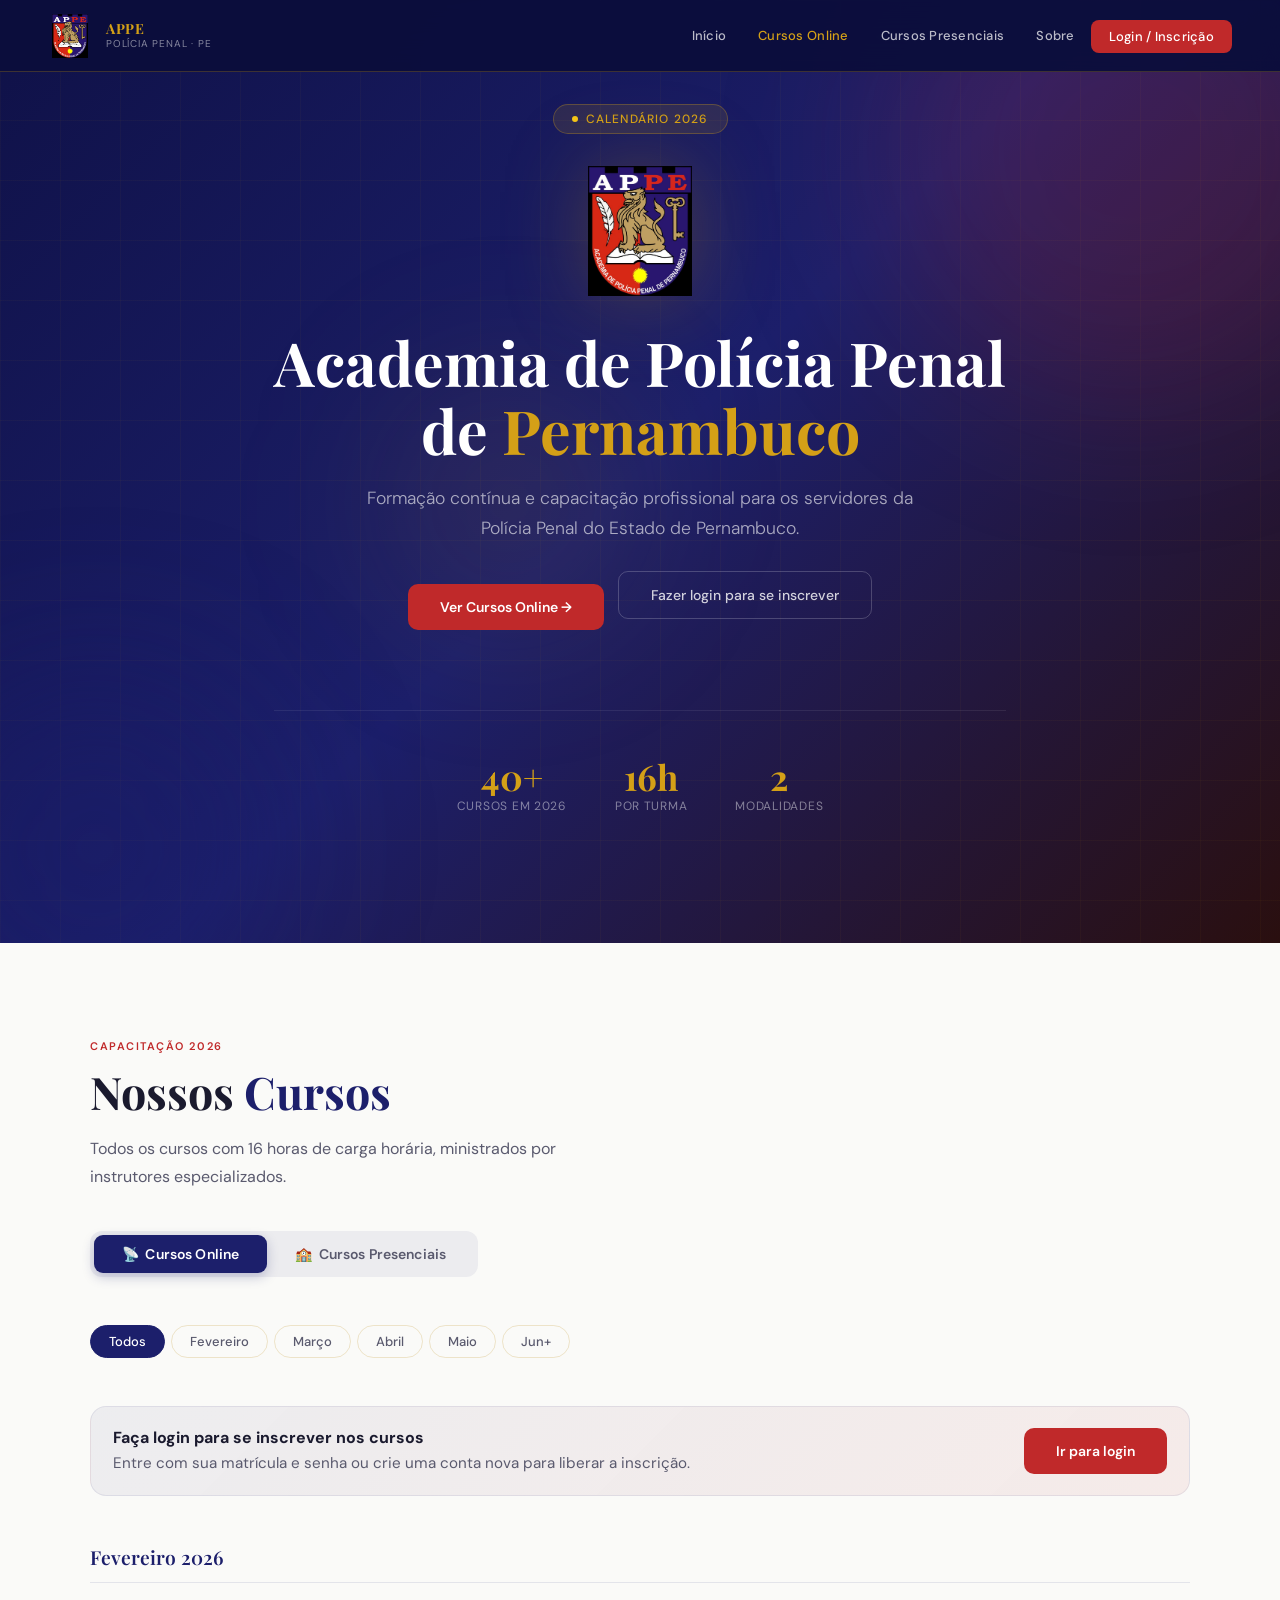
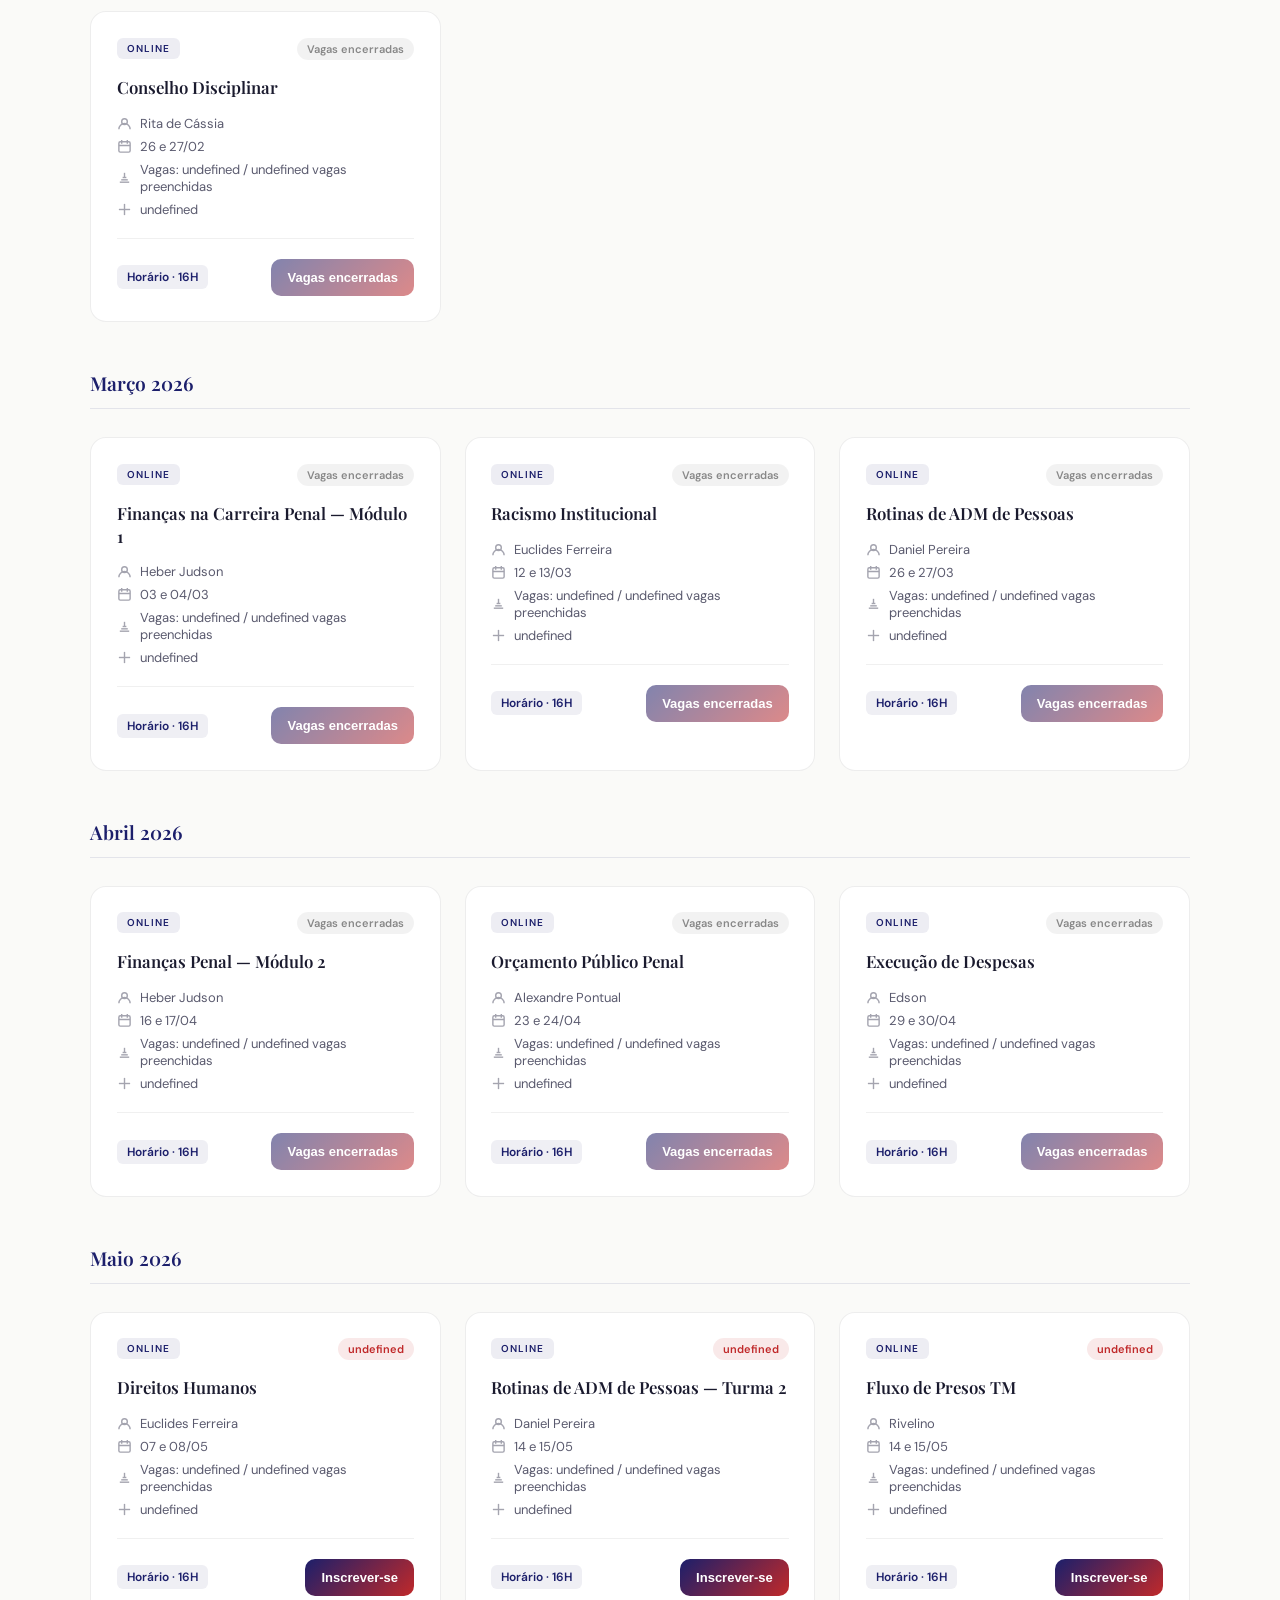
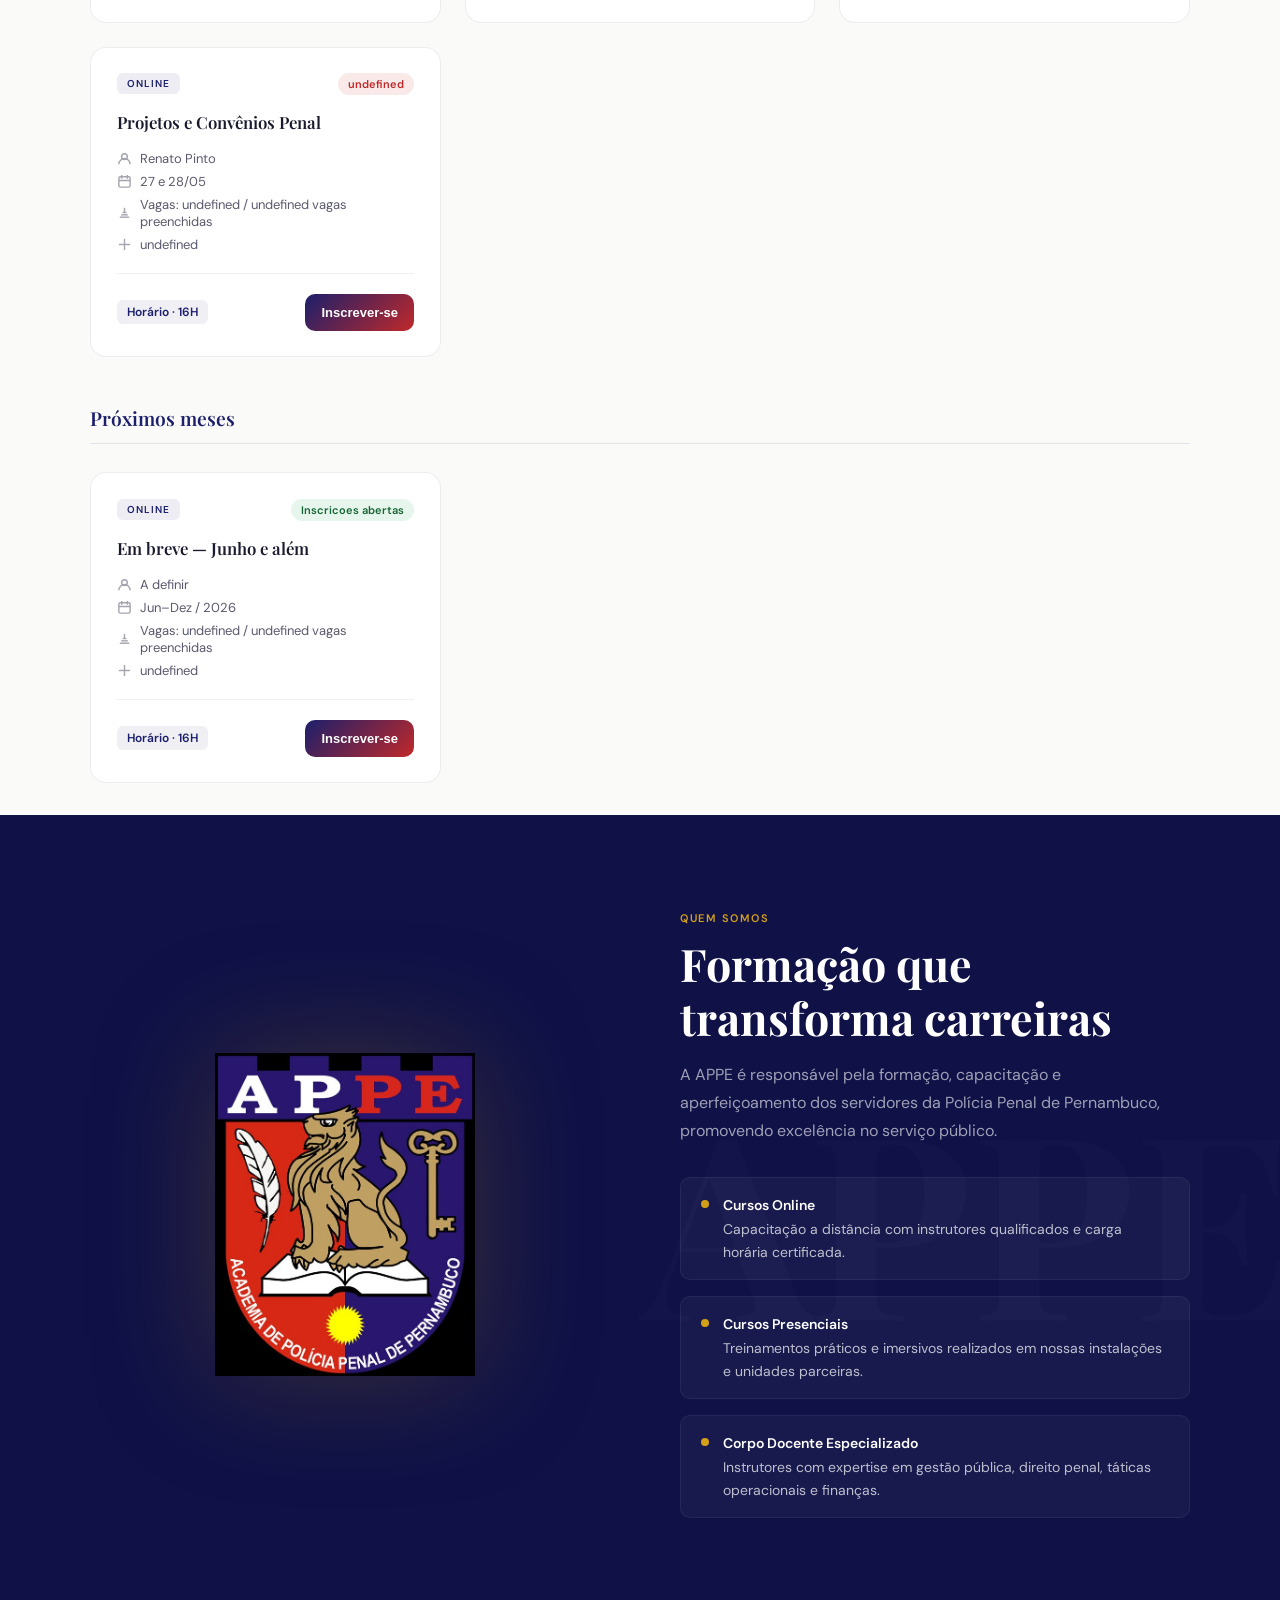
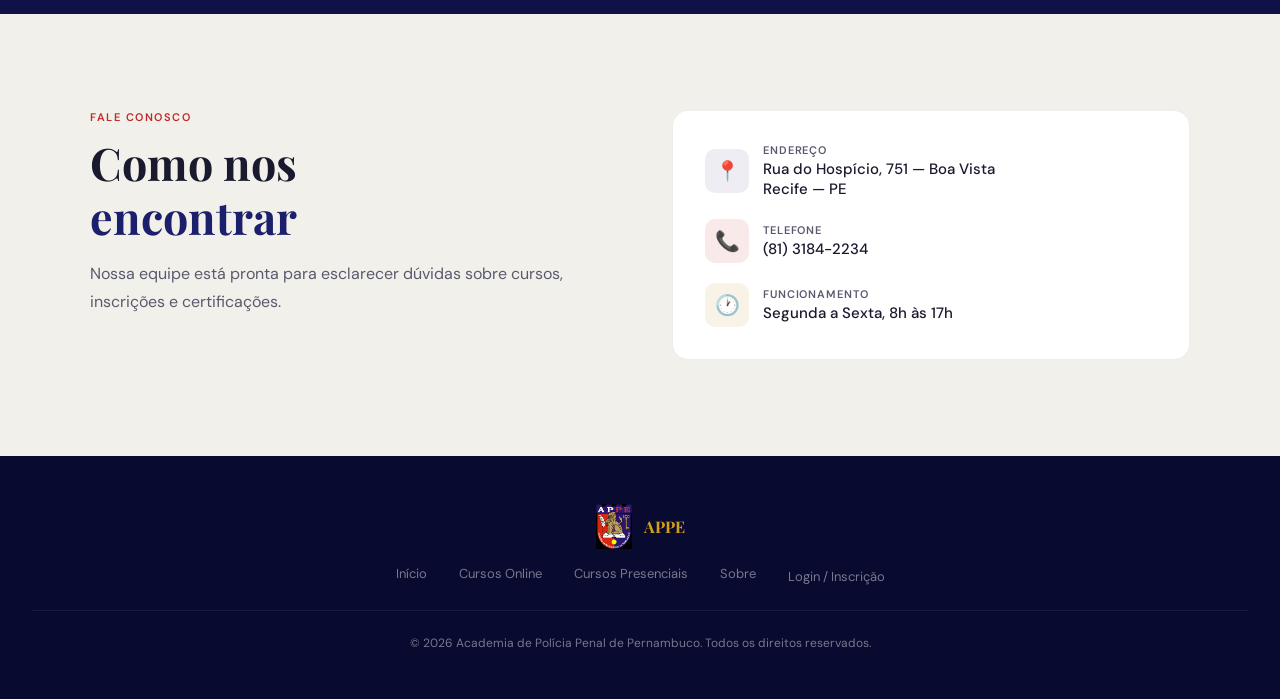
==== commit e42690a5: "Add admin course delete and capacity editing" ====
--- a/index.html
+++ b/index.html
@@ -793,13 +793,13 @@
         <div class="course-meta">
           <div class="meta-row"><svg class="meta-icon" viewBox="0 0 16 16" fill="none" stroke="currentColor" stroke-width="1.5"><circle cx="8" cy="6" r="3"/><path d="M2 14c0-3.3 2.7-6 6-6s6 2.7 6 6"/></svg>${c.instrutor}</div>
           <div class="meta-row"><svg class="meta-icon" viewBox="0 0 16 16" fill="none" stroke="currentColor" stroke-width="1.5"><rect x="2" y="3" width="12" height="11" rx="1.5"/><path d="M5 1v4M11 1v4M2 7h12"/></svg>${c.data}</div>
+          <div class="meta-row"><svg class="meta-icon" viewBox="0 0 16 16" fill="none" stroke="currentColor" stroke-width="1.5"><path d="M3 13h10"/><path d="M4.5 10.5h7"/><path d="M6 8h4"/><path d="M8 3v5"/></svg>Vagas: ${capacityLabel}</div>
           <div class="meta-row"><svg class="meta-icon" viewBox="0 0 16 16" fill="none" stroke="currentColor" stroke-width="1.5"><path d="M2 8h12"/><path d="M8 2v12"/></svg>${c.description}</div>
           ${localRow}
         </div>
         <div class="course-footer">
           <div class="course-actions">
             <span class="course-hours">Horário · ${c.horas}</span>
-            <span class="course-hours">${capacityLabel}</span>
             ${c.local ? `<span class="course-local">📍 ${c.local}</span>` : ''}
             <button class="course-enroll" ${(subscribed || unavailableCourse) ? 'disabled' : ''} onclick='subscribeCourse(${JSON.stringify(c)}, "${page}")'>${actionLabel}</button>
           </div>
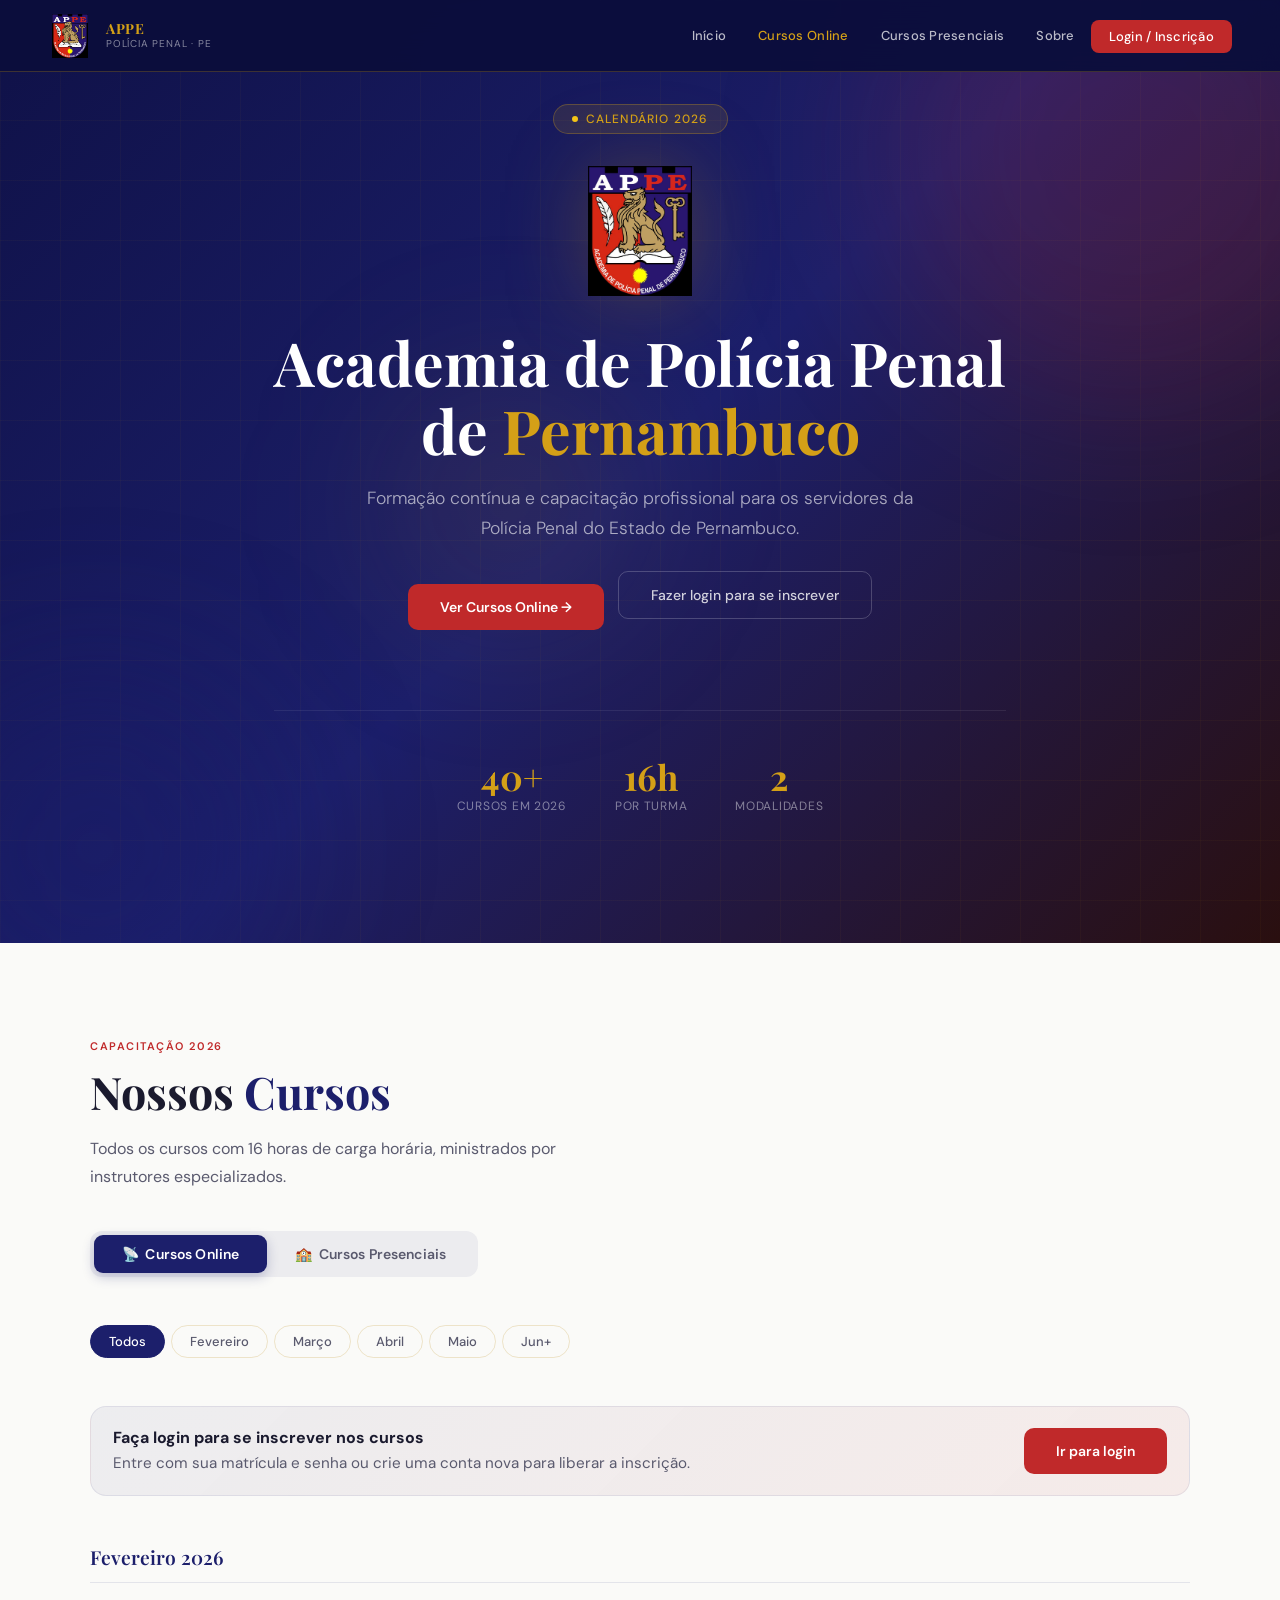
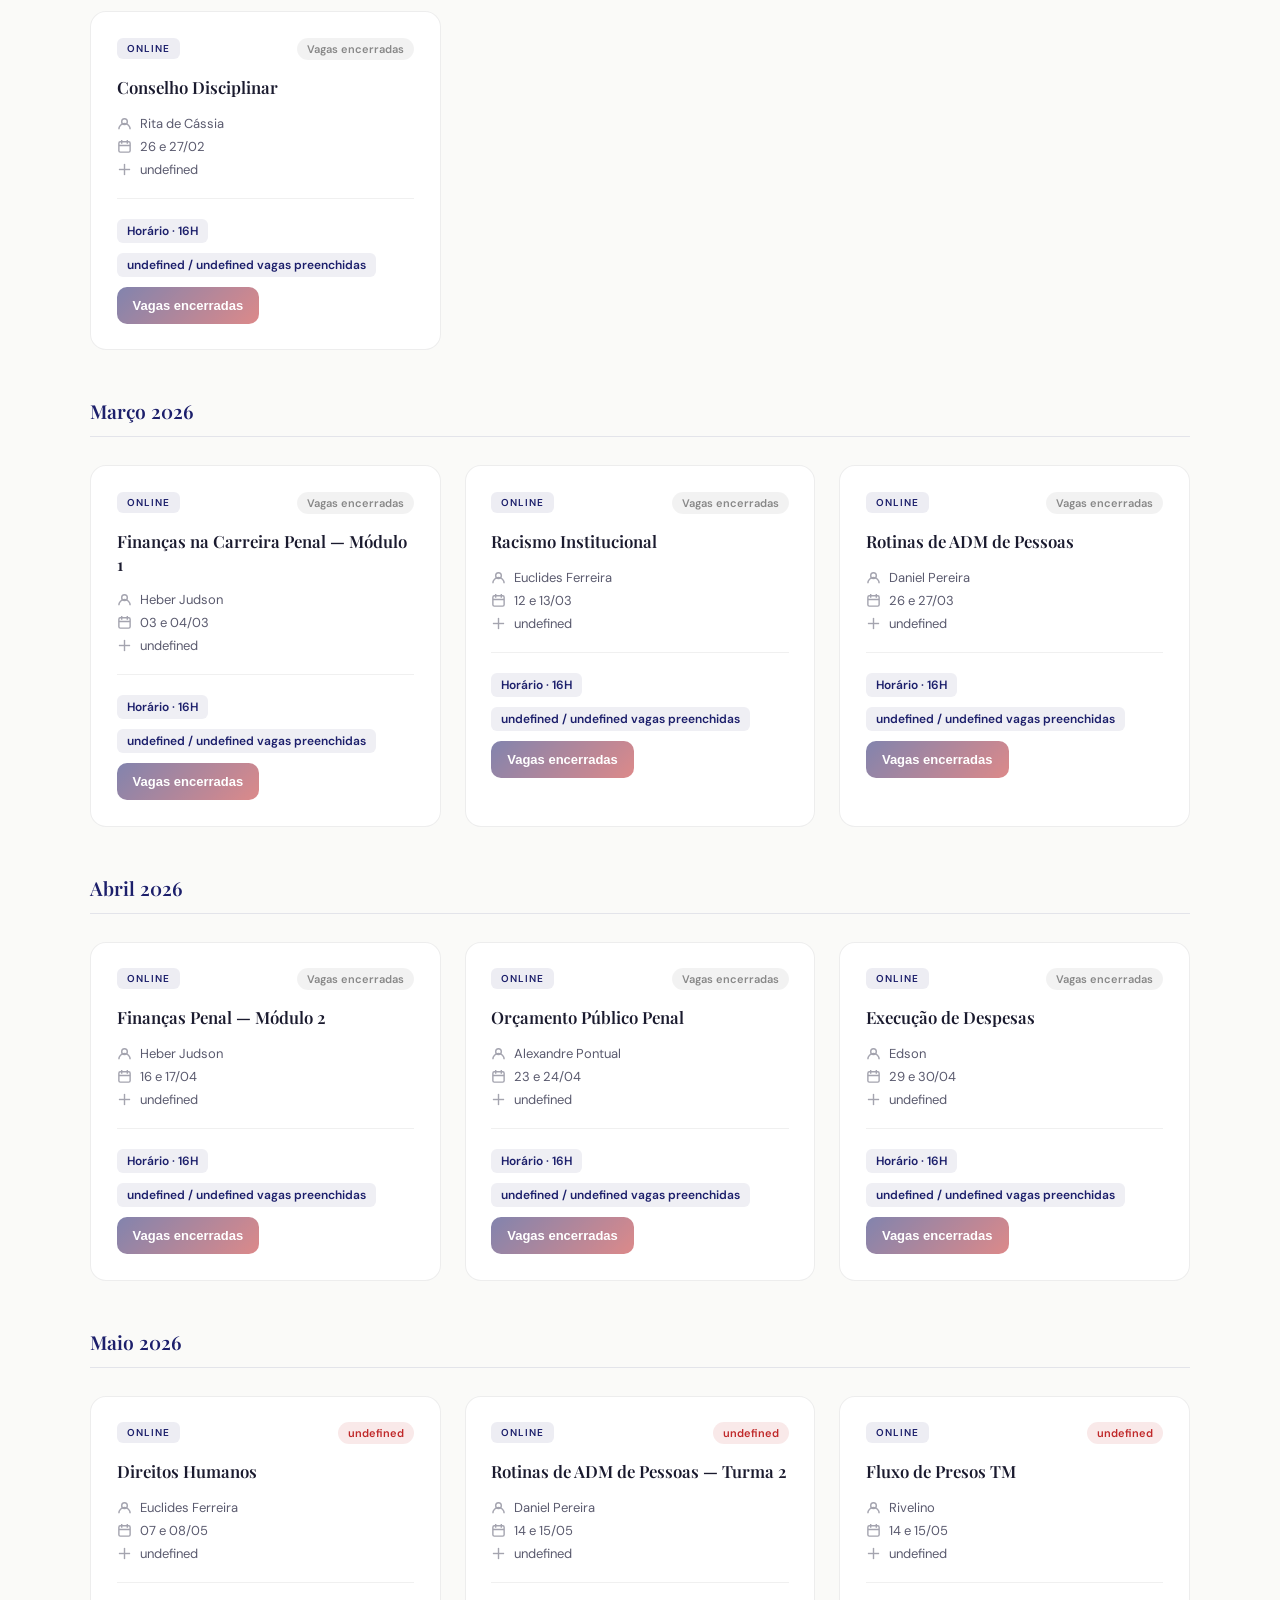
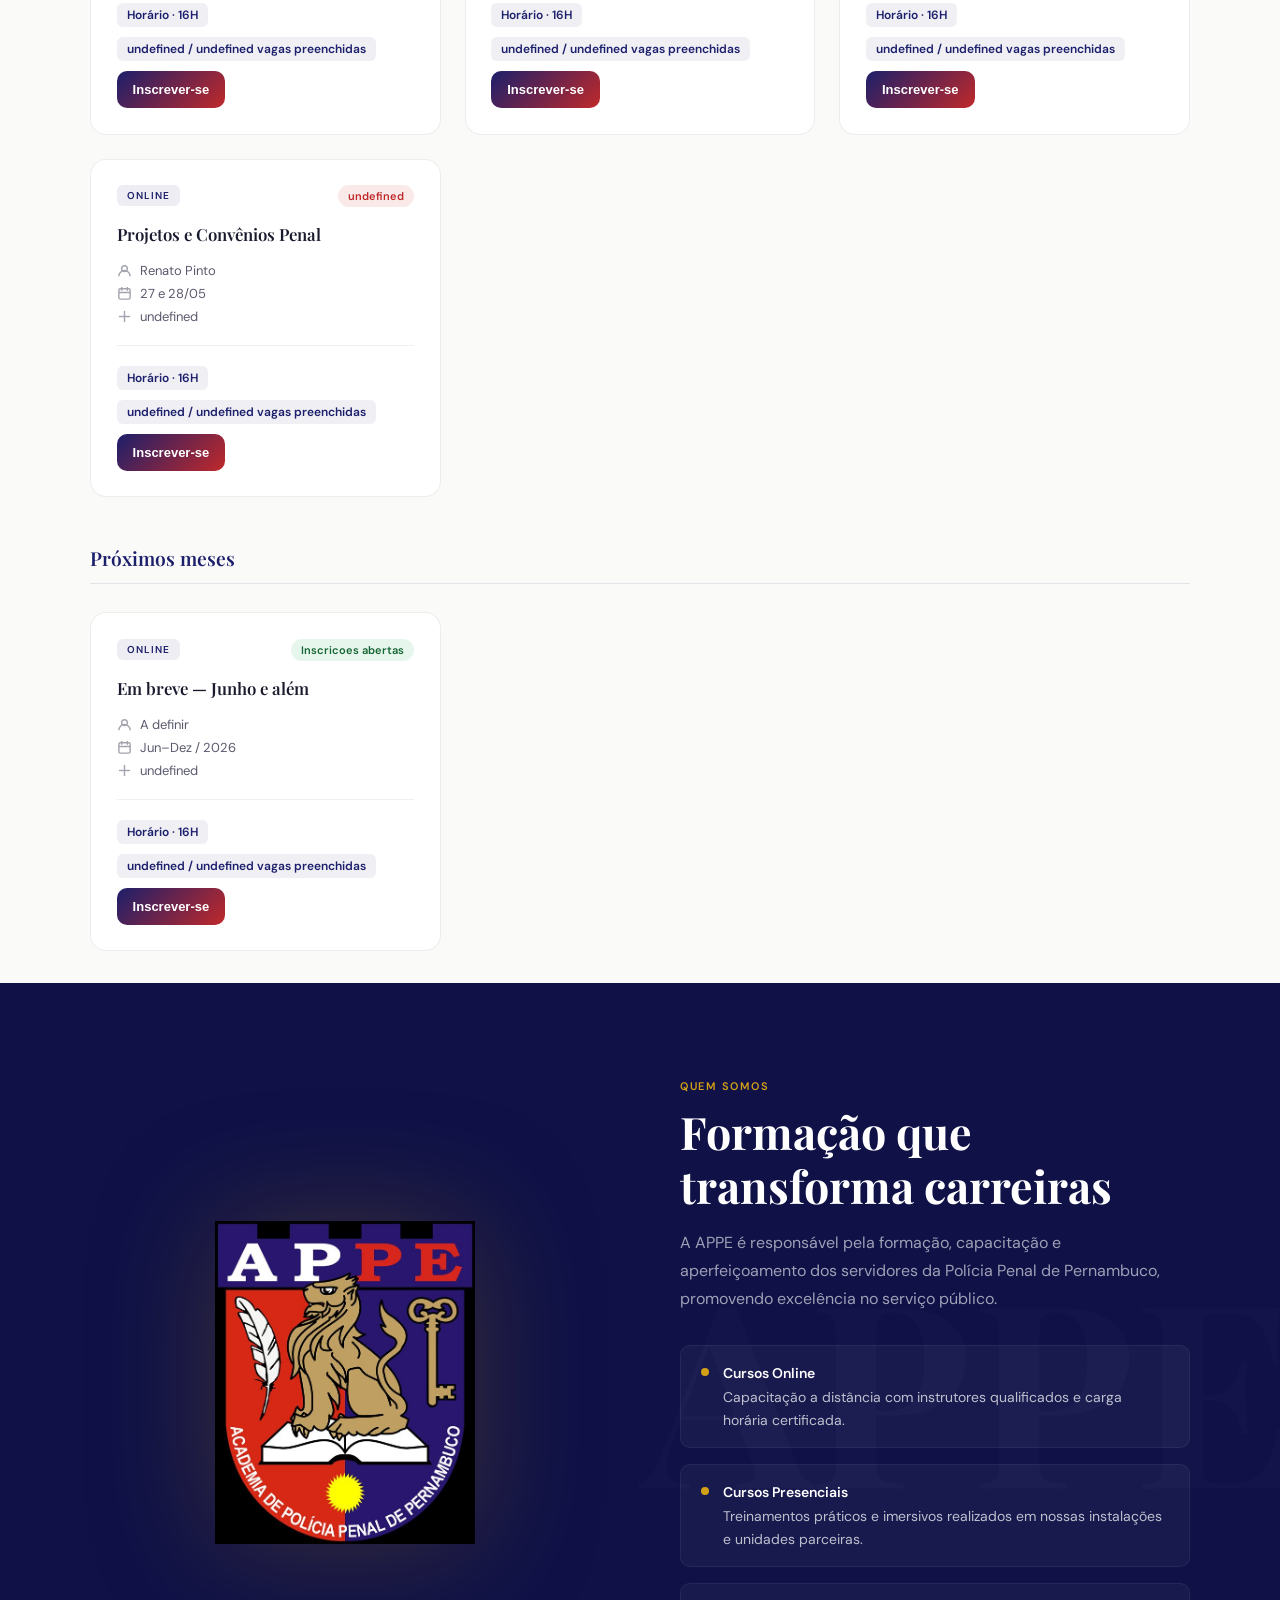
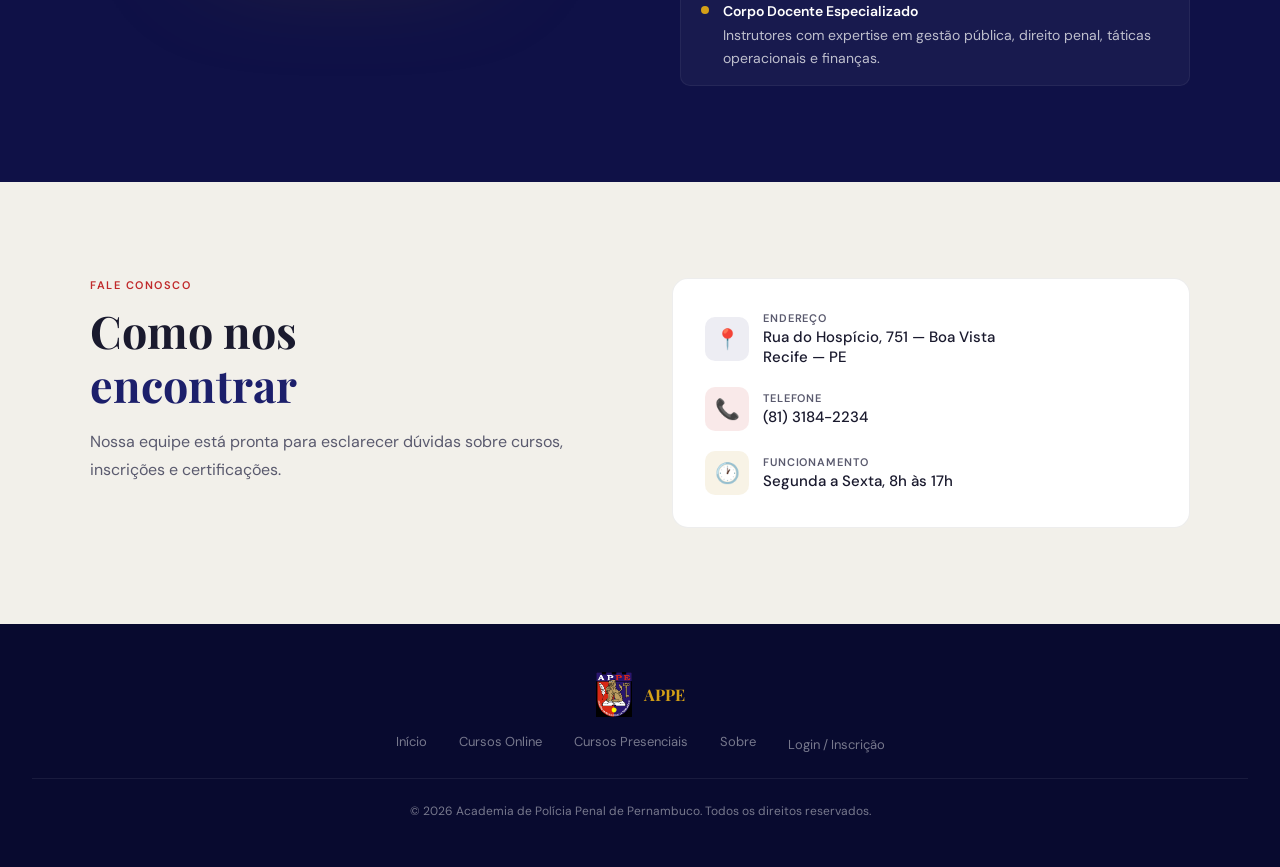
==== commit 179913a7: "fix: move arquivos para raiz para funcionar na Vercel" ====
--- a/index.html
+++ b/index.html
@@ -793,13 +793,13 @@
         <div class="course-meta">
           <div class="meta-row"><svg class="meta-icon" viewBox="0 0 16 16" fill="none" stroke="currentColor" stroke-width="1.5"><circle cx="8" cy="6" r="3"/><path d="M2 14c0-3.3 2.7-6 6-6s6 2.7 6 6"/></svg>${c.instrutor}</div>
           <div class="meta-row"><svg class="meta-icon" viewBox="0 0 16 16" fill="none" stroke="currentColor" stroke-width="1.5"><rect x="2" y="3" width="12" height="11" rx="1.5"/><path d="M5 1v4M11 1v4M2 7h12"/></svg>${c.data}</div>
-          <div class="meta-row"><svg class="meta-icon" viewBox="0 0 16 16" fill="none" stroke="currentColor" stroke-width="1.5"><path d="M3 13h10"/><path d="M4.5 10.5h7"/><path d="M6 8h4"/><path d="M8 3v5"/></svg>Vagas: ${capacityLabel}</div>
           <div class="meta-row"><svg class="meta-icon" viewBox="0 0 16 16" fill="none" stroke="currentColor" stroke-width="1.5"><path d="M2 8h12"/><path d="M8 2v12"/></svg>${c.description}</div>
           ${localRow}
         </div>
         <div class="course-footer">
           <div class="course-actions">
             <span class="course-hours">Horário · ${c.horas}</span>
+            <span class="course-hours">${capacityLabel}</span>
             ${c.local ? `<span class="course-local">📍 ${c.local}</span>` : ''}
             <button class="course-enroll" ${(subscribed || unavailableCourse) ? 'disabled' : ''} onclick='subscribeCourse(${JSON.stringify(c)}, "${page}")'>${actionLabel}</button>
           </div>
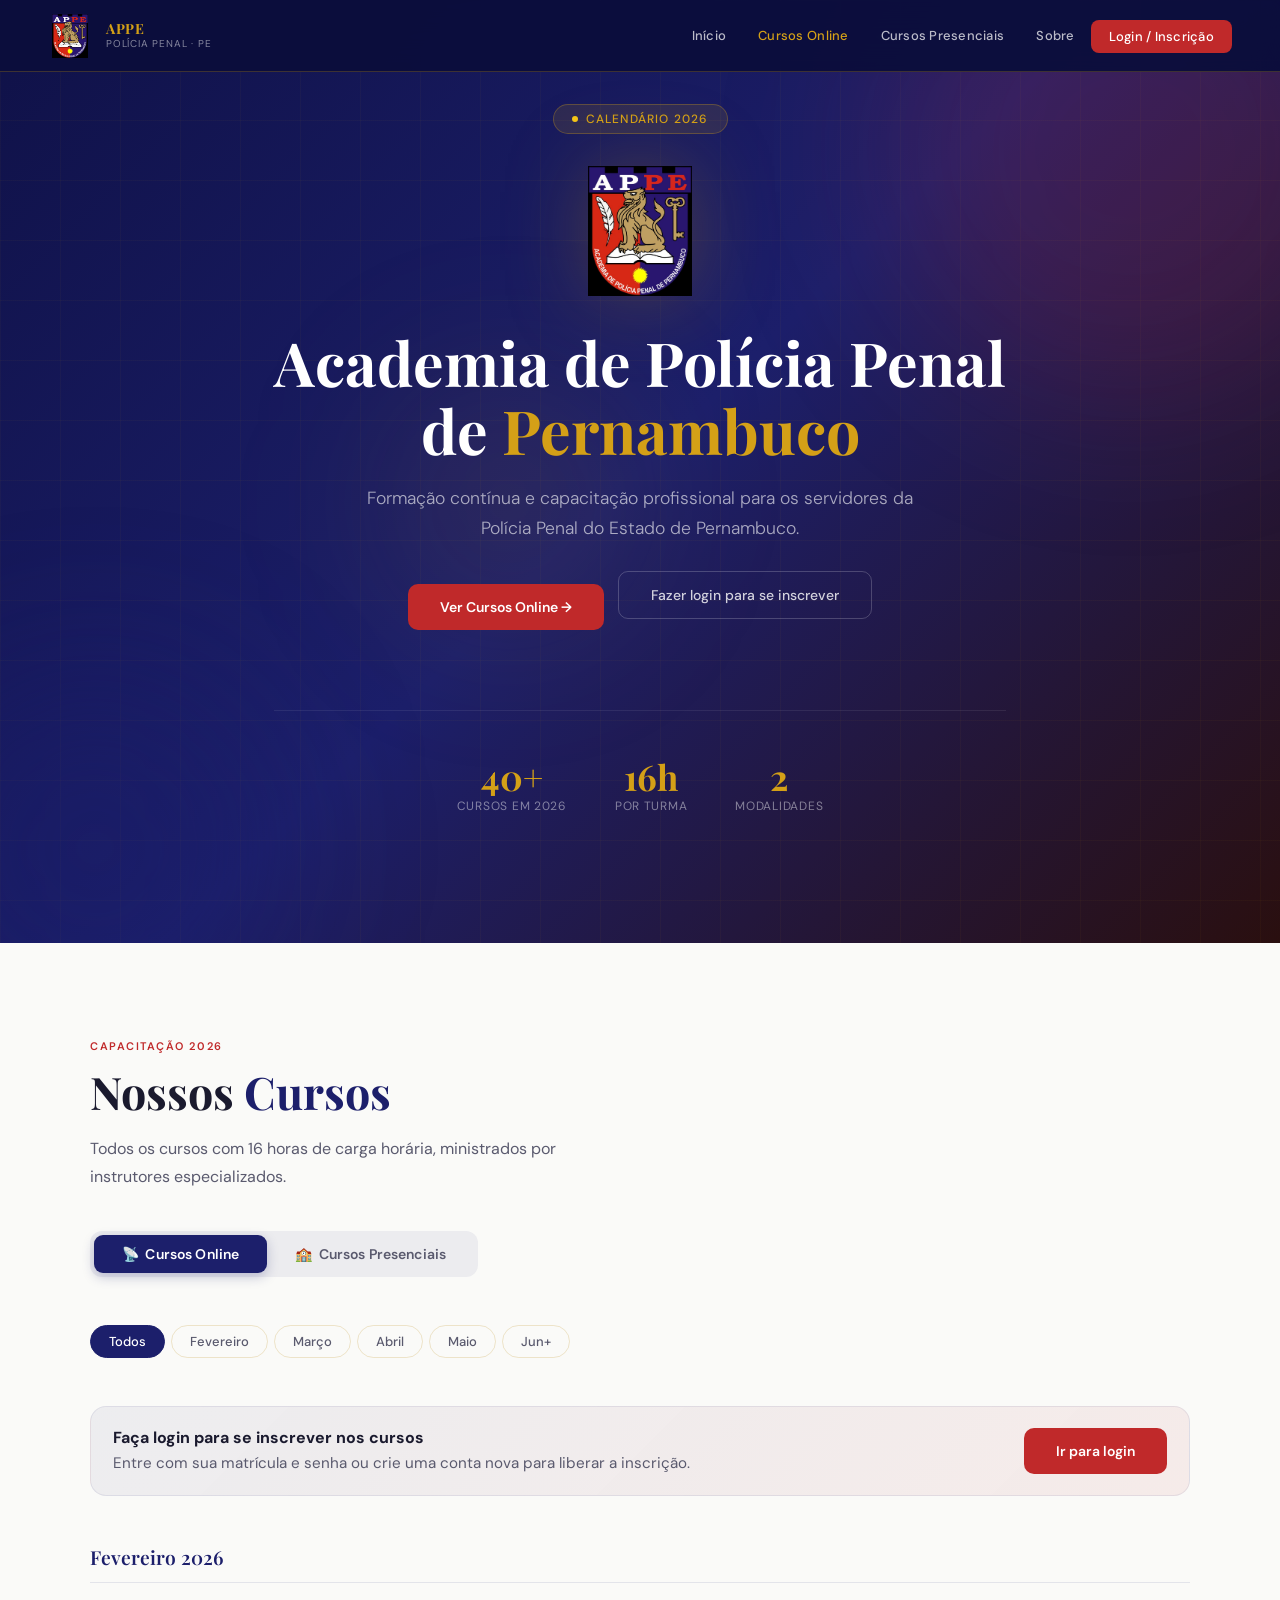
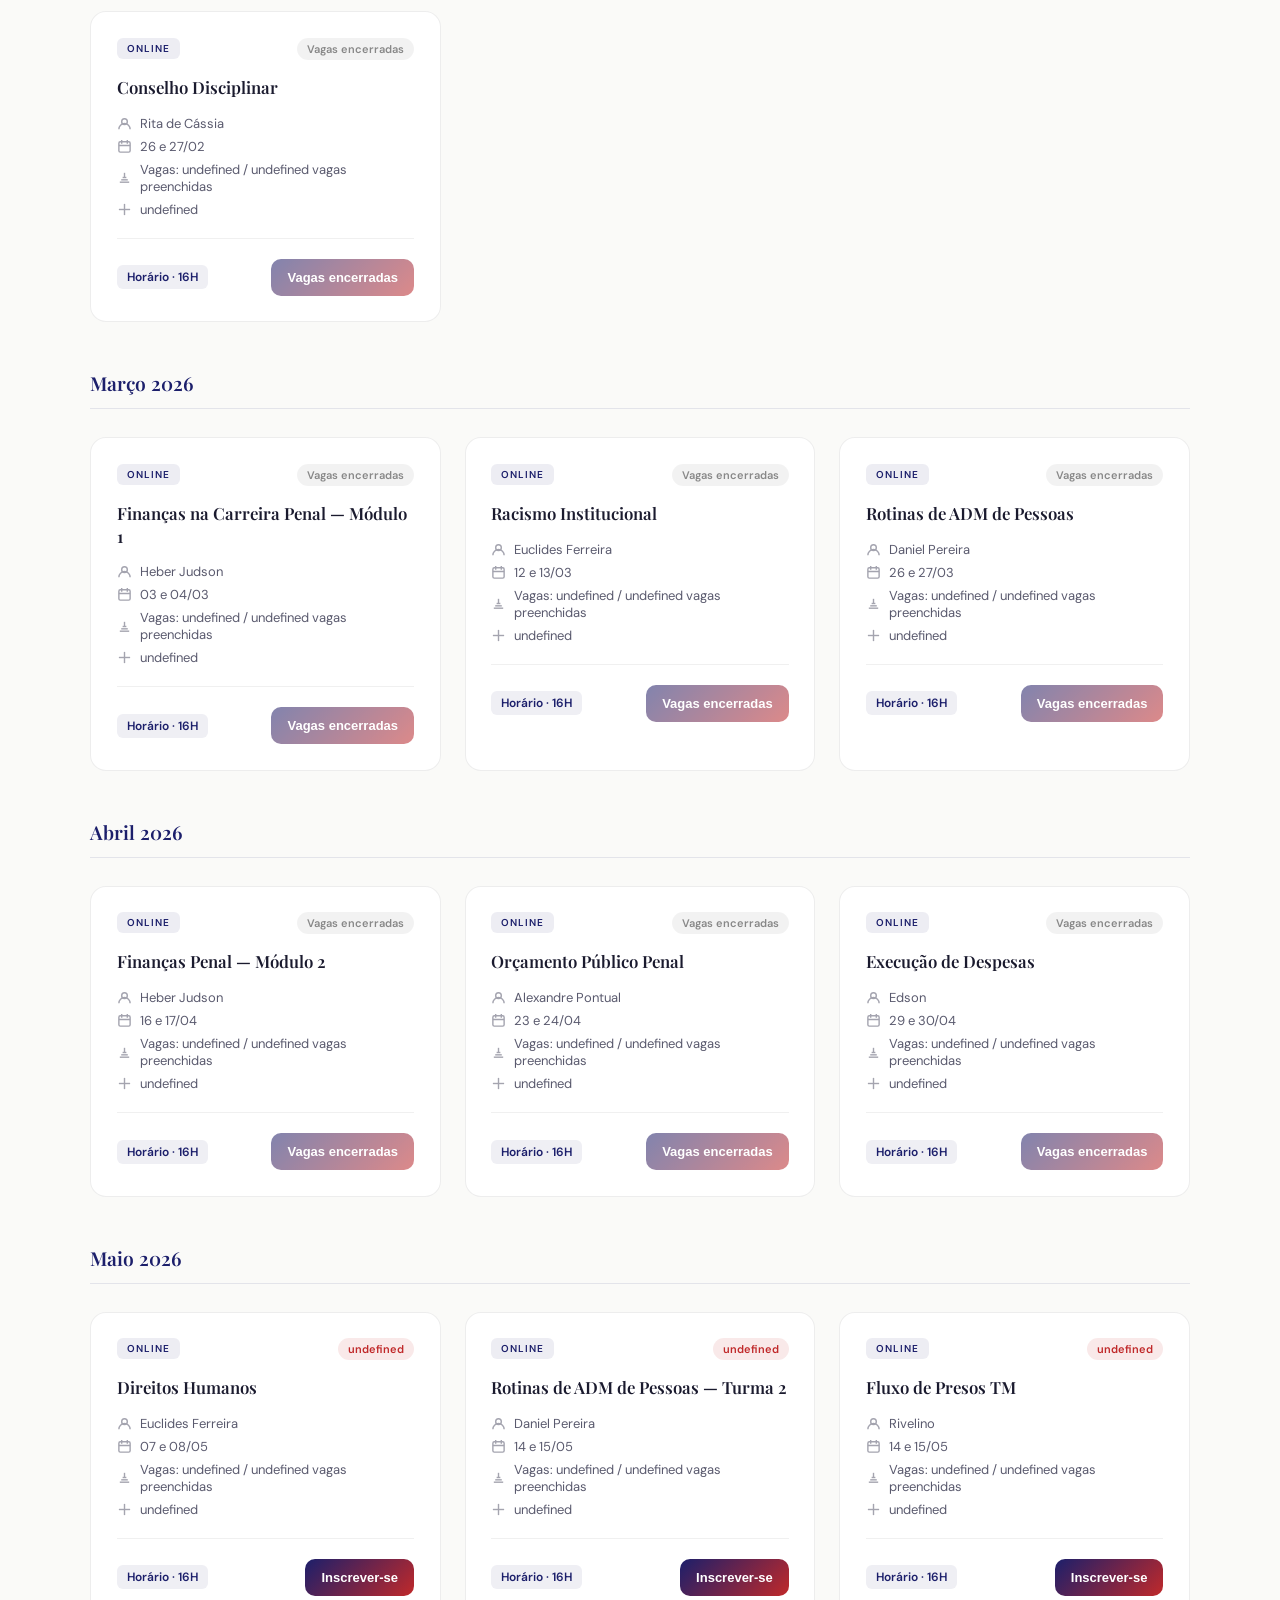
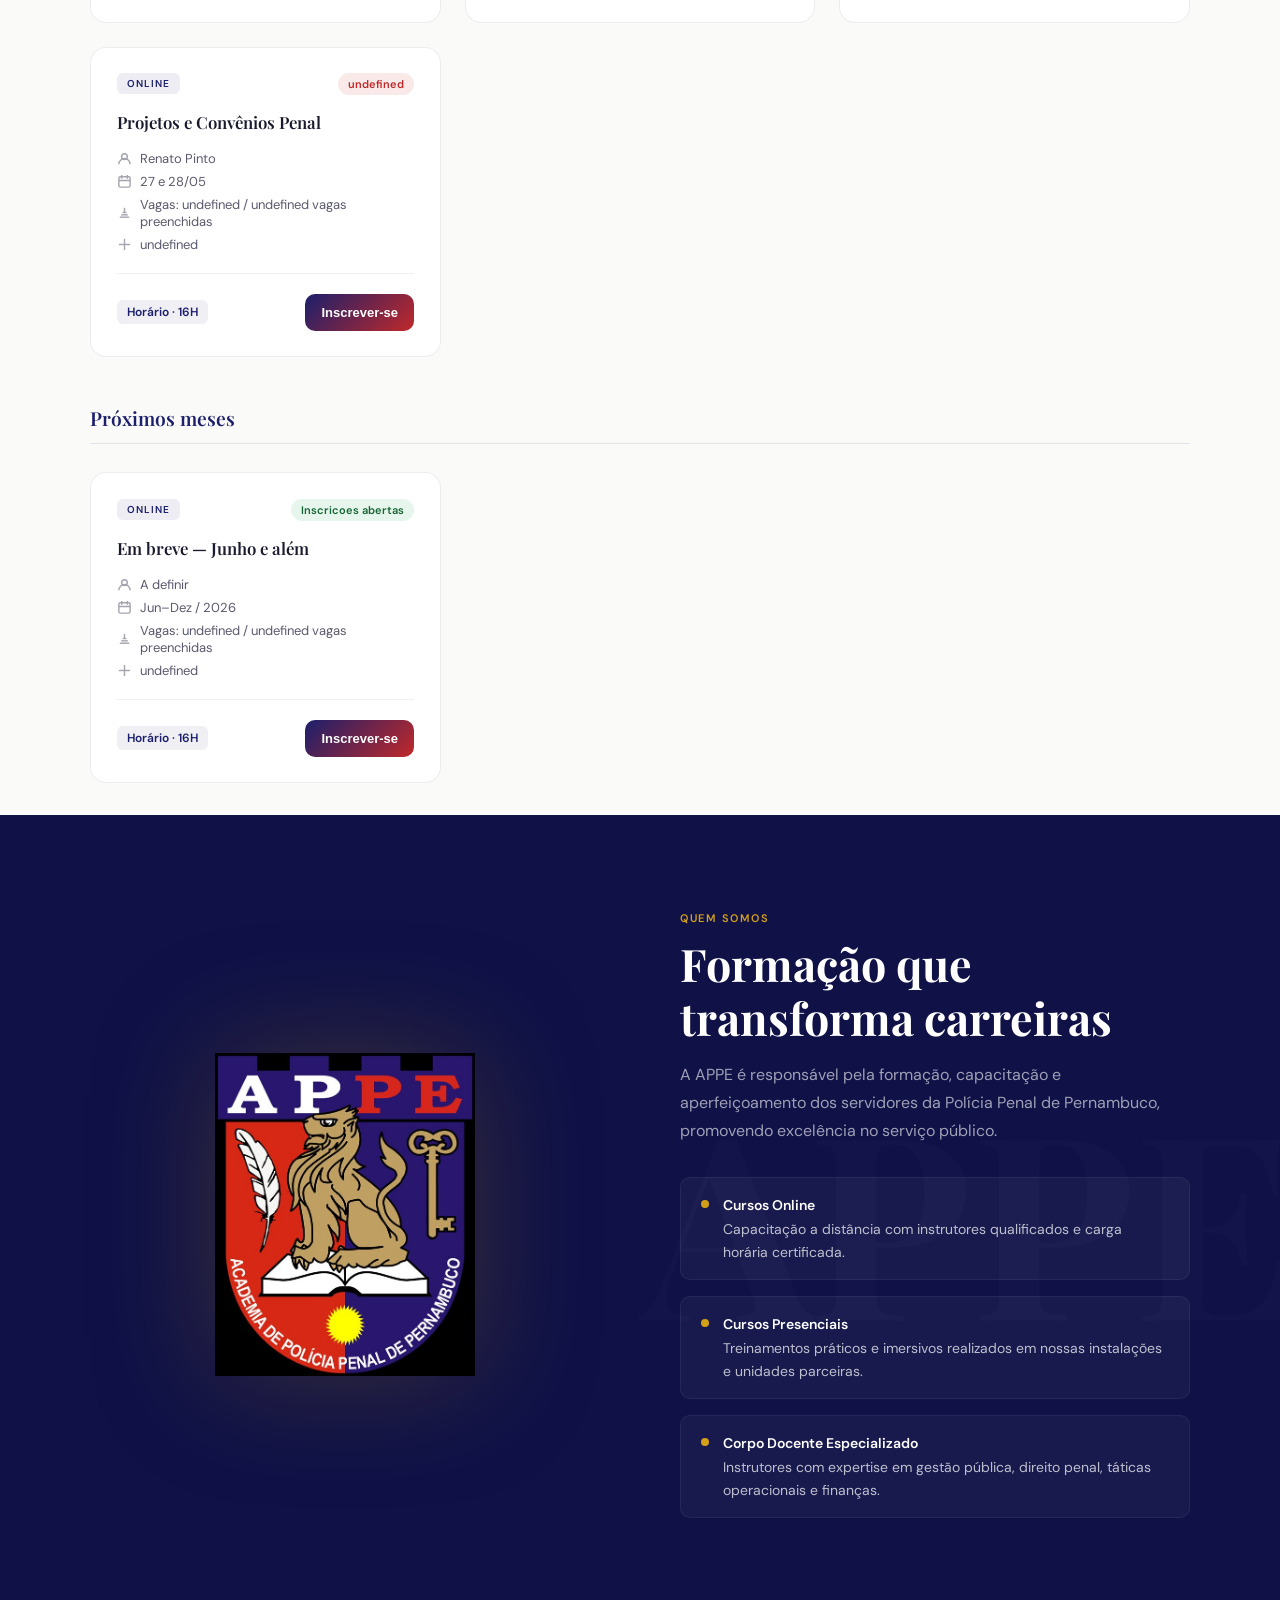
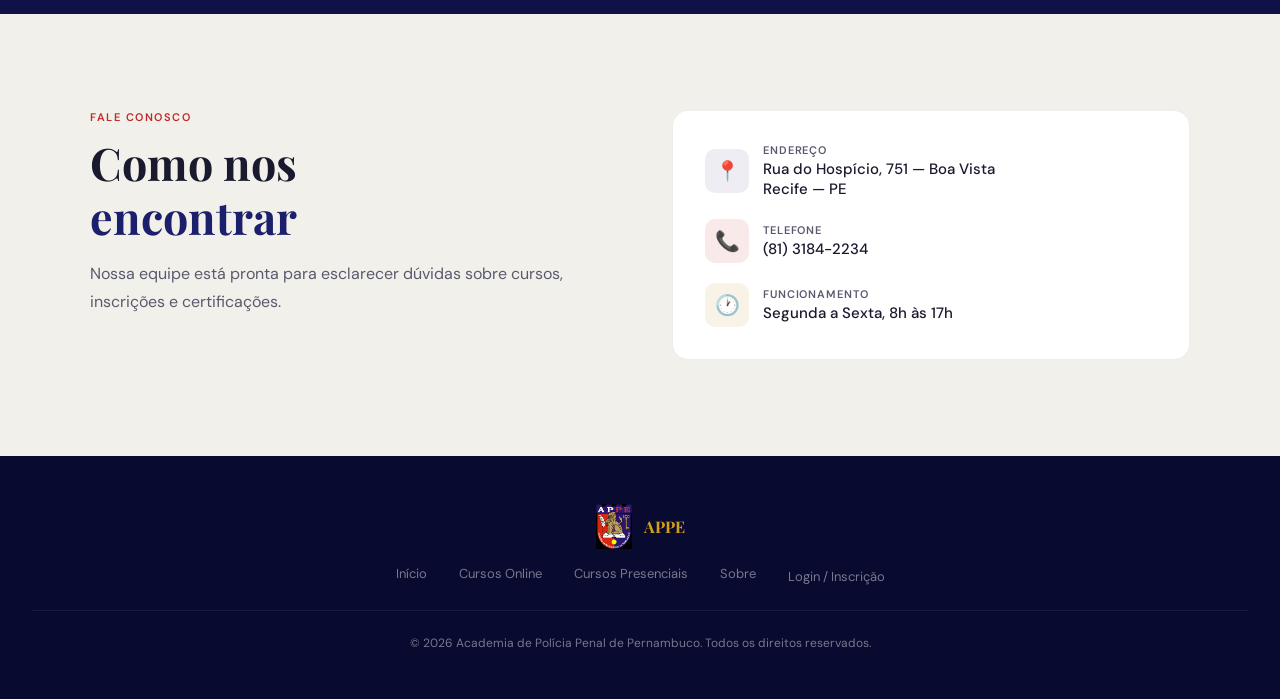
==== commit 4e5090b5: "Harden public repo and auth flows" ====
--- a/index.html
+++ b/index.html
@@ -617,7 +617,7 @@
     if (payload.emailDelivered) {
       message += ' A confirmacao foi enviada para o e-mail cadastrado.';
     } else {
-      message += ' A inscricao foi salva, mas o envio de e-mail ainda depende da configuracao do RESEND_API_KEY no Supabase.';
+      message += ' A inscricao foi salva, mas a confirmacao por e-mail nao pôde ser enviada agora.';
     }
 
     if (payload.googleCalendarUrl) {
@@ -793,13 +793,13 @@
         <div class="course-meta">
           <div class="meta-row"><svg class="meta-icon" viewBox="0 0 16 16" fill="none" stroke="currentColor" stroke-width="1.5"><circle cx="8" cy="6" r="3"/><path d="M2 14c0-3.3 2.7-6 6-6s6 2.7 6 6"/></svg>${c.instrutor}</div>
           <div class="meta-row"><svg class="meta-icon" viewBox="0 0 16 16" fill="none" stroke="currentColor" stroke-width="1.5"><rect x="2" y="3" width="12" height="11" rx="1.5"/><path d="M5 1v4M11 1v4M2 7h12"/></svg>${c.data}</div>
+          <div class="meta-row"><svg class="meta-icon" viewBox="0 0 16 16" fill="none" stroke="currentColor" stroke-width="1.5"><path d="M3 13h10"/><path d="M4.5 10.5h7"/><path d="M6 8h4"/><path d="M8 3v5"/></svg>Vagas: ${capacityLabel}</div>
           <div class="meta-row"><svg class="meta-icon" viewBox="0 0 16 16" fill="none" stroke="currentColor" stroke-width="1.5"><path d="M2 8h12"/><path d="M8 2v12"/></svg>${c.description}</div>
           ${localRow}
         </div>
         <div class="course-footer">
           <div class="course-actions">
             <span class="course-hours">Horário · ${c.horas}</span>
-            <span class="course-hours">${capacityLabel}</span>
             ${c.local ? `<span class="course-local">📍 ${c.local}</span>` : ''}
             <button class="course-enroll" ${(subscribed || unavailableCourse) ? 'disabled' : ''} onclick='subscribeCourse(${JSON.stringify(c)}, "${page}")'>${actionLabel}</button>
           </div>
